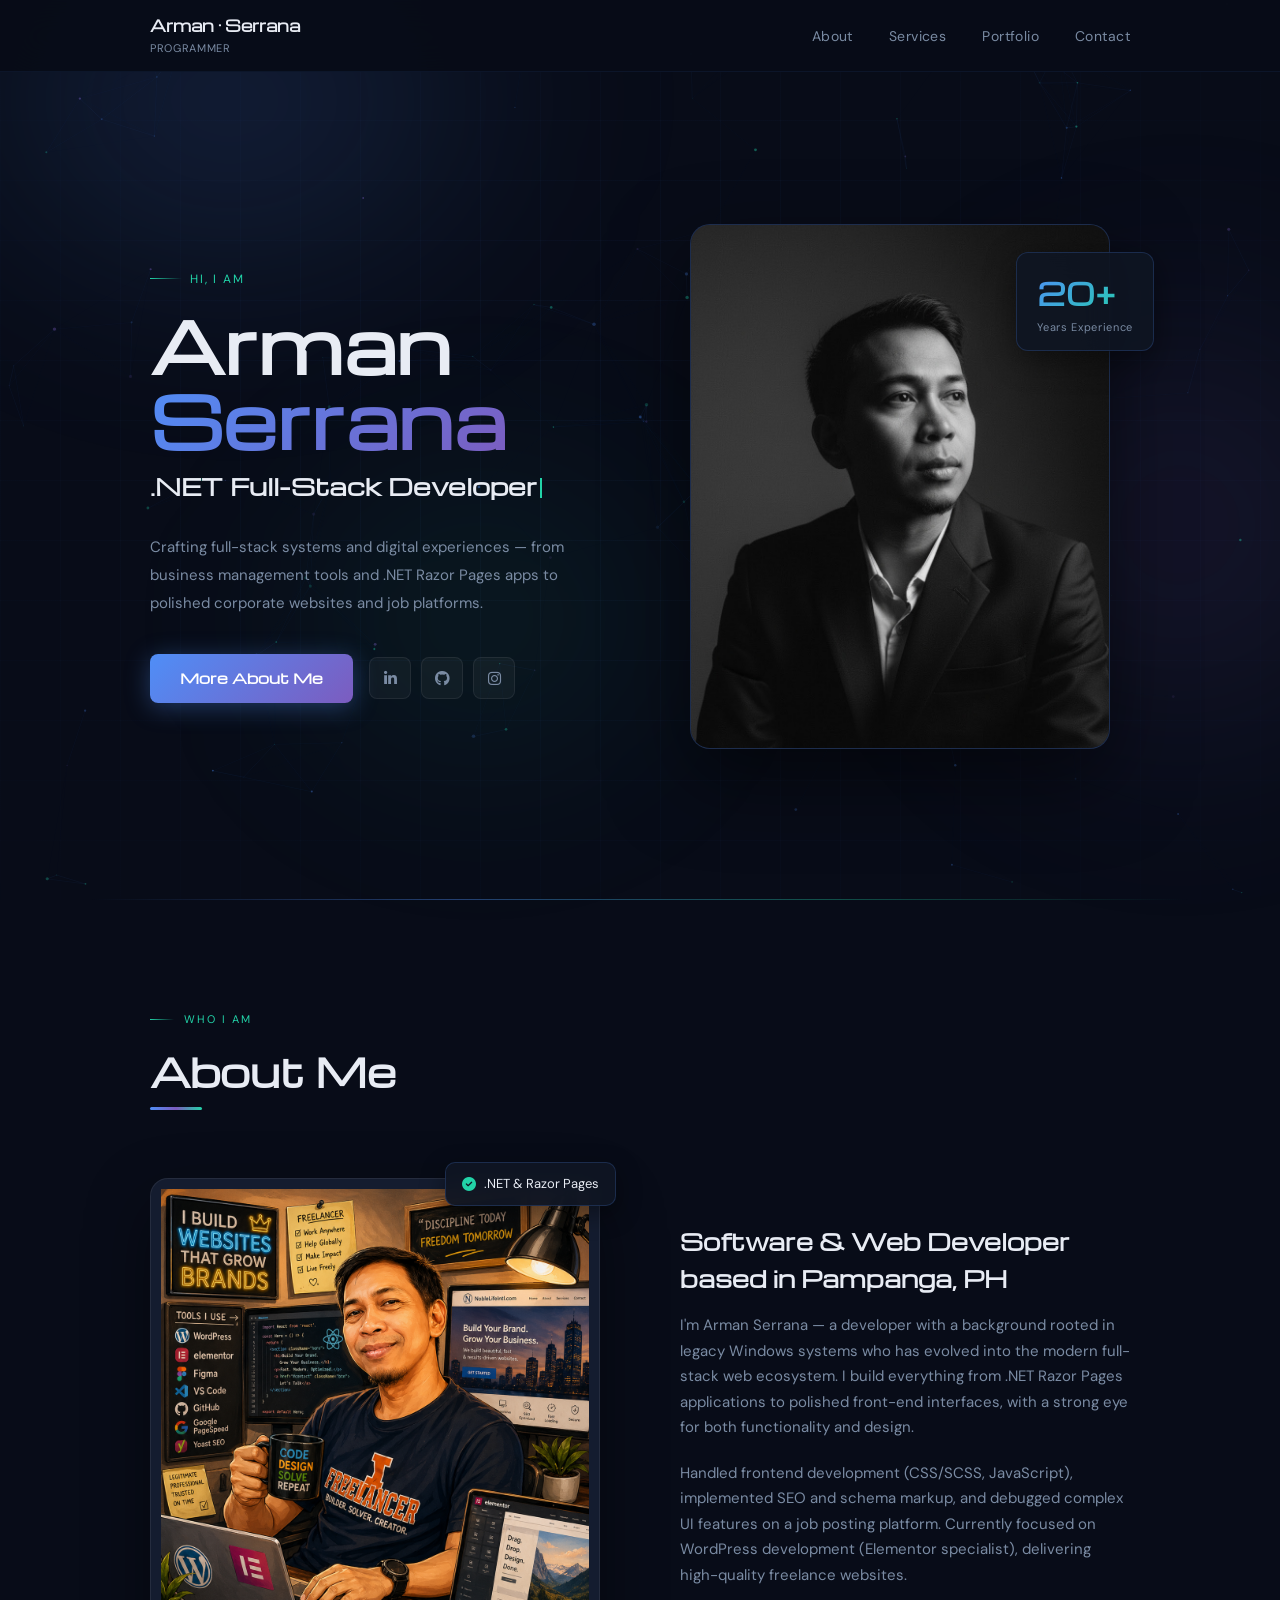
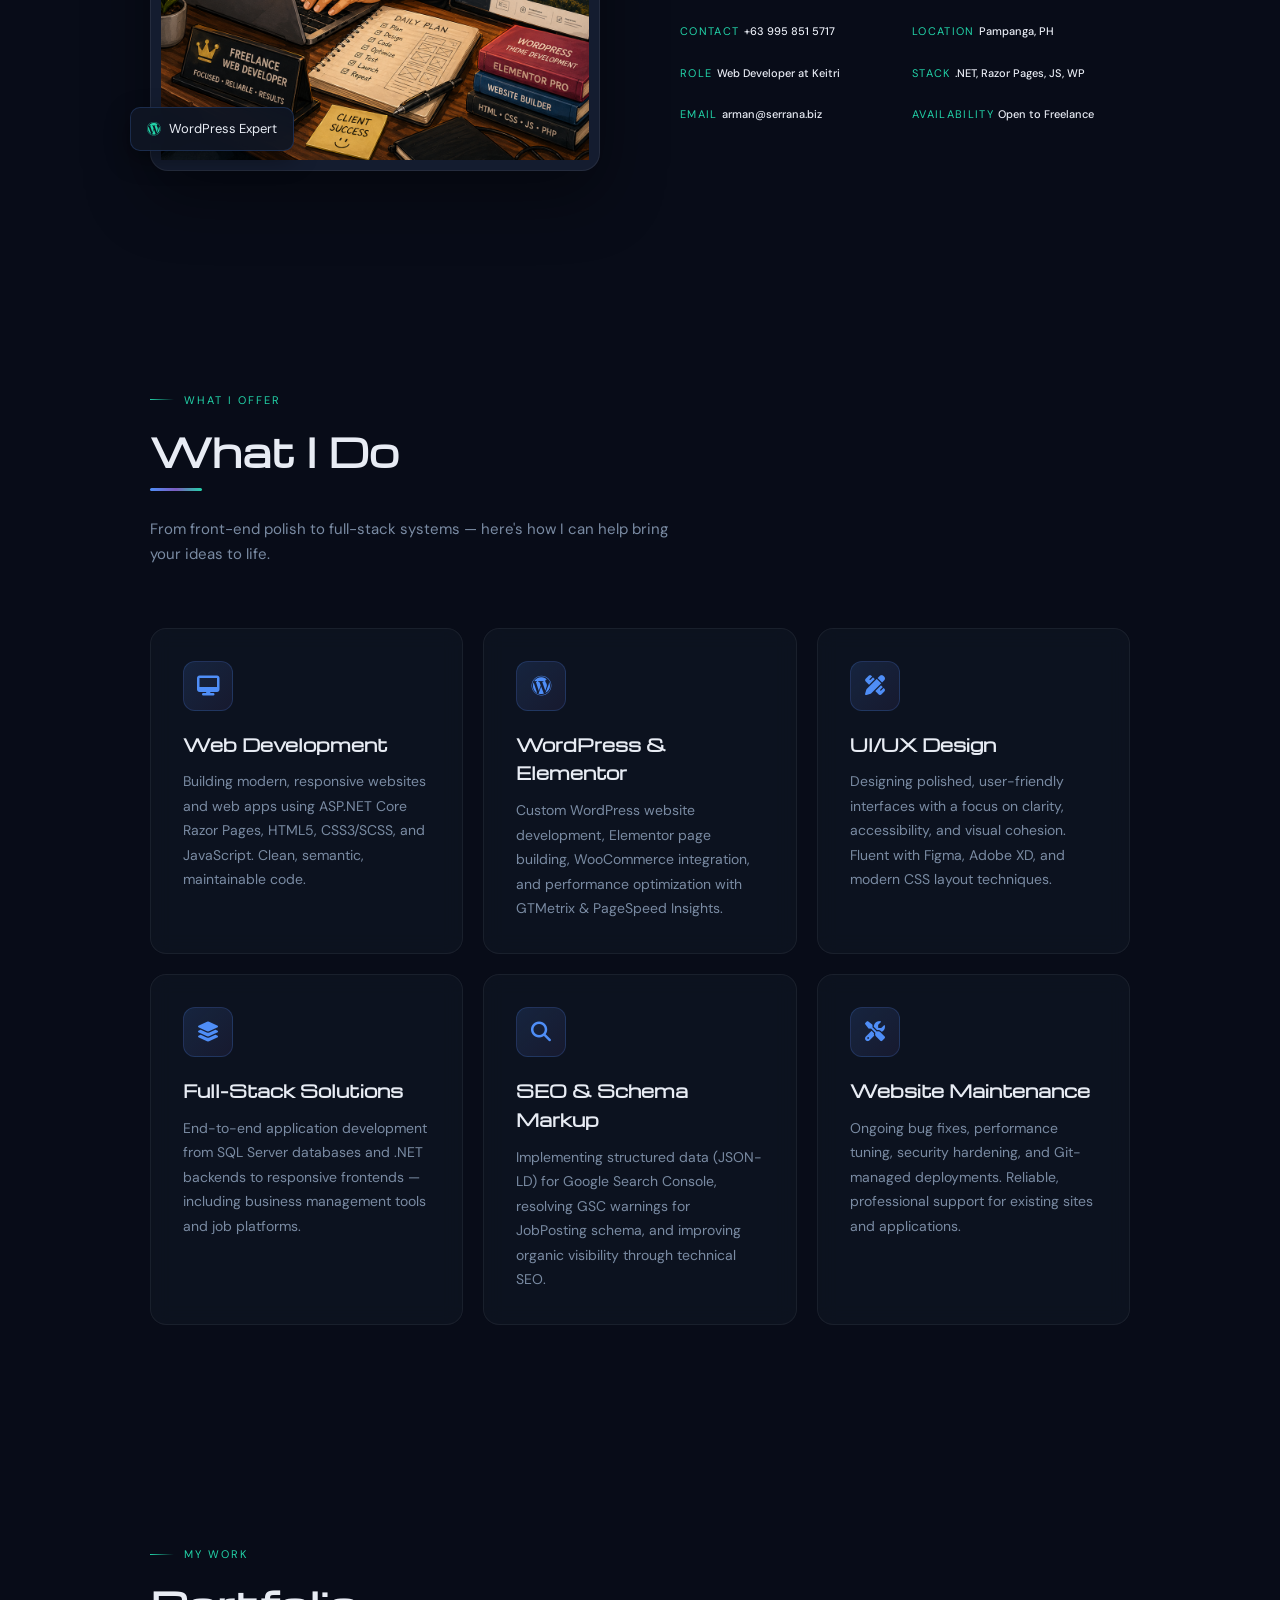
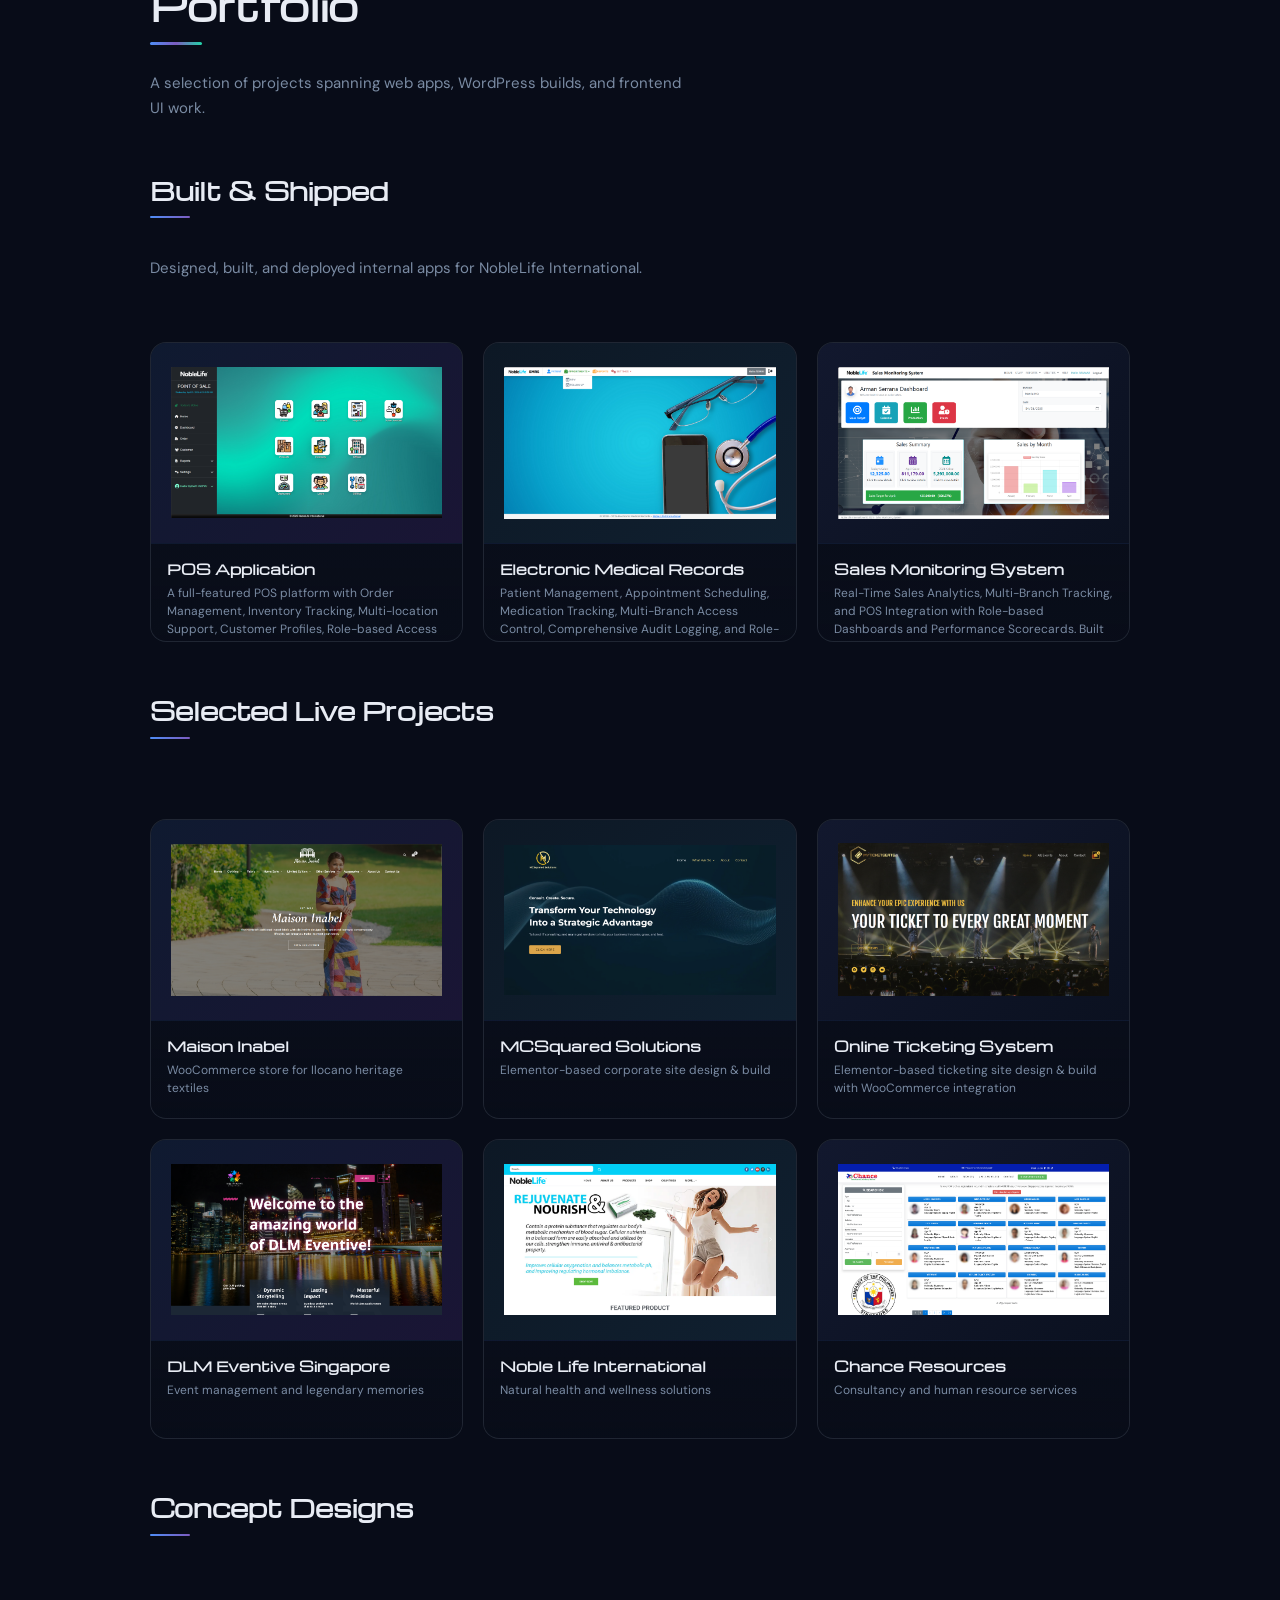
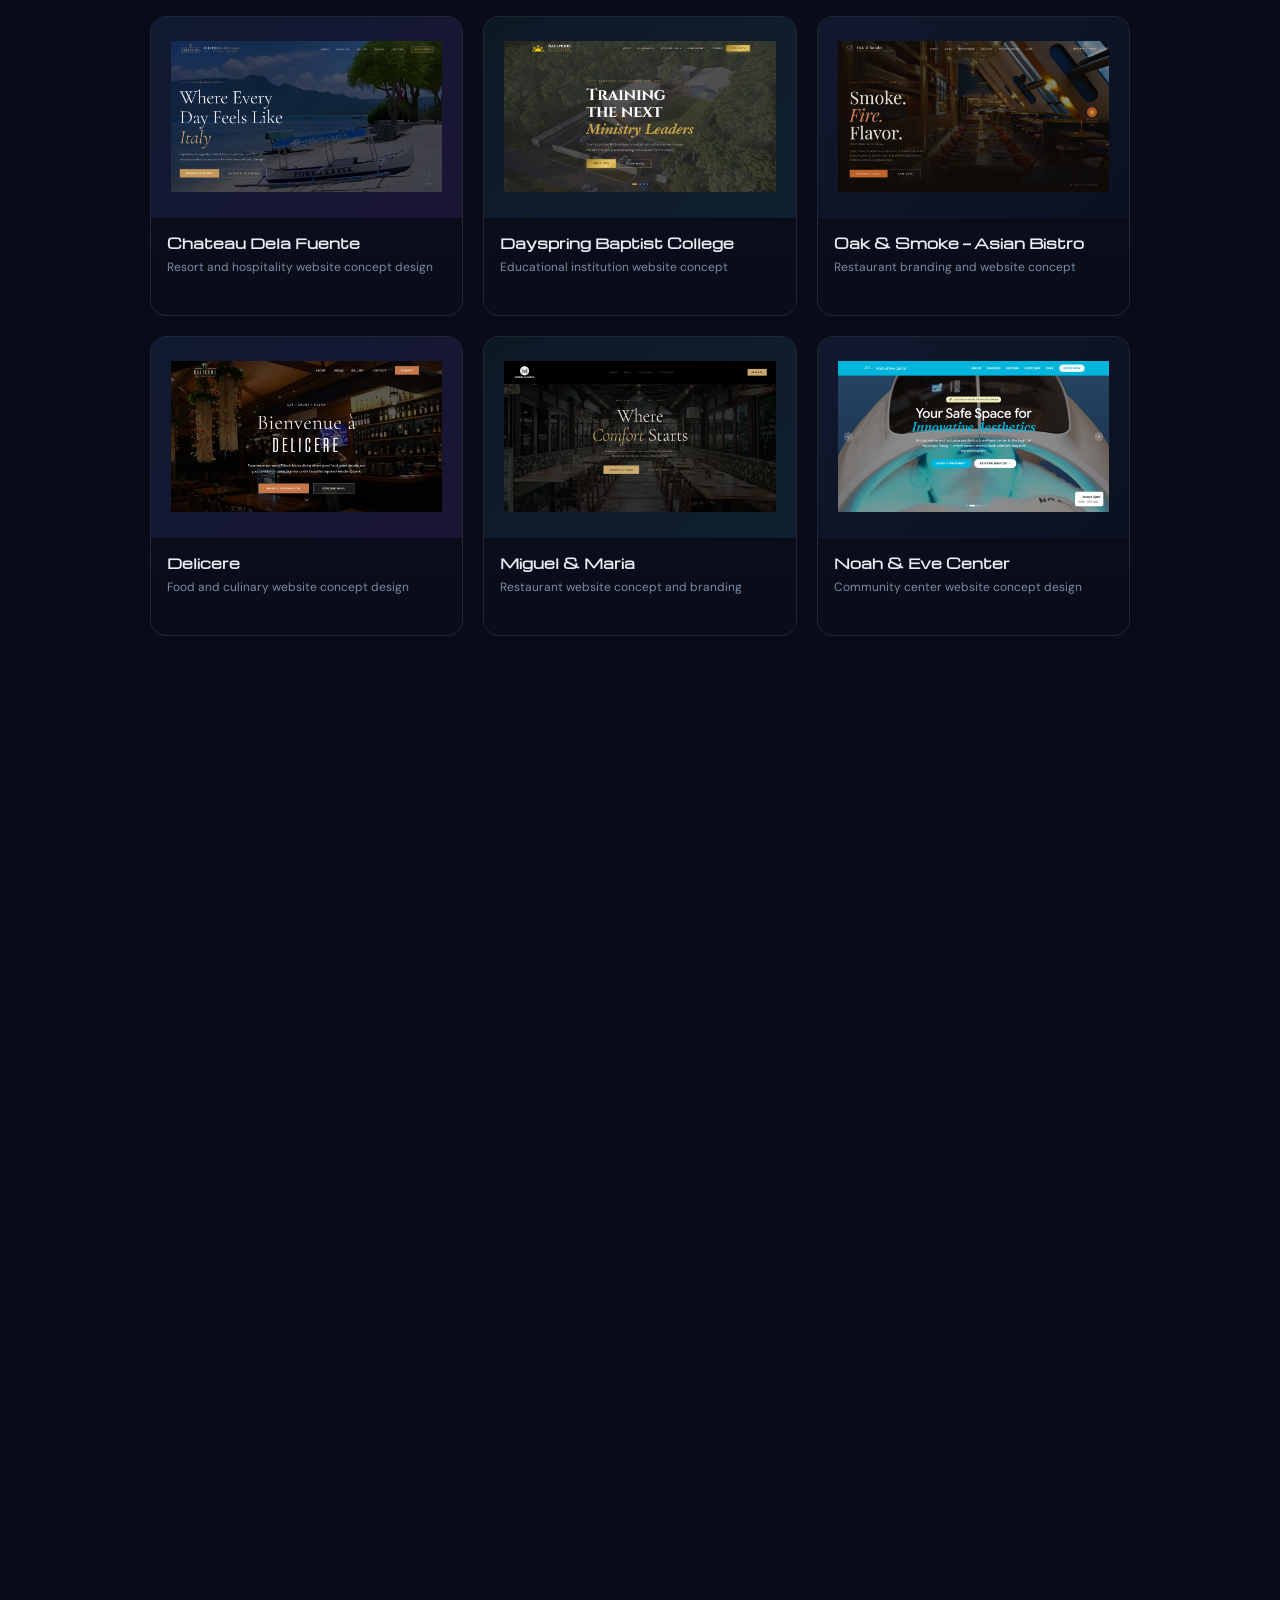
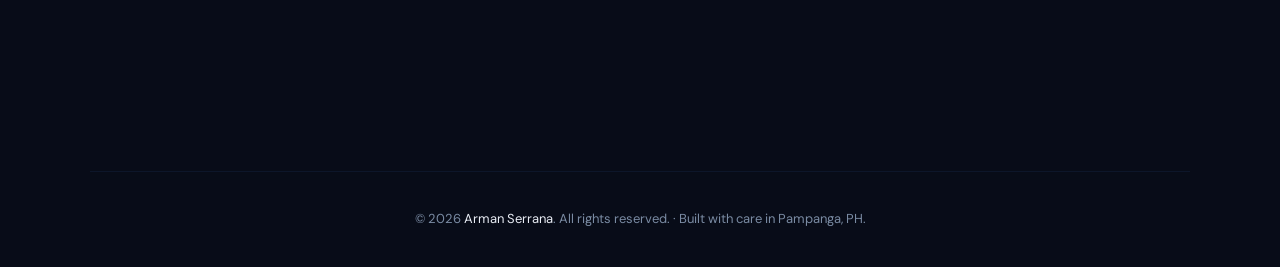
==== index.html @ 14507517 "Fix Contact Section Co-authored-by: Copilot <copilot@github.com>" ====
<!DOCTYPE html>
<html lang="en">

<head>
  <meta charset="UTF-8">
  <meta name="viewport" content="width=device-width, initial-scale=1.0">
  <title>Arman Serrana – .NET Full-Stack Web Developer & WordPress Specialist | Philippines</title>
  <meta name="description"
    content="Arman Serrana is a .NET full-stack web developer and WordPress specialist based in Pampanga, Philippines. Expert in ASP.NET Core, Razor Pages, WooCommerce, and building scalable web applications. 20+ years experience.">
  <meta name="keywords"
    content="web developer Philippines, .NET developer, Razor Pages, WordPress developer, full-stack developer Pampanga">
  <meta name="author" content="Arman Serrana">
  <meta name="robots" content="index, follow">
  <link rel="canonical" href="https://arman.serrana.biz/">
  <link rel="sitemap" type="application/xml" href="/sitemap.xml">
  <link rel="icon" type="image/png" href="favicon.png">

  <!-- Open Graph Tags -->
  <meta property="og:type" content="profile">
  <meta property="og:title" content="Arman Serrana – .NET Full-Stack Web Developer & WordPress Specialist">
  <meta property="og:description"
    content="Building enterprise-grade web applications with ASP.NET Core, Razor Pages, and WordPress. 20+ years of development experience.">
  <meta property="og:url" content="https://arman.serrana.biz/">
  <meta property="og:image" content="https://arman.serrana.biz/images/me.jpg">
  <meta property="og:image:alt" content="Arman Serrana - .NET Full-Stack Web Developer & WordPress Specialist">
  <meta property="profile:first_name" content="Arman">
  <meta property="profile:last_name" content="Serrana">

  <!-- Twitter Card Tags -->
  <meta name="twitter:card" content="summary_large_image">
  <meta name="twitter:title" content="Arman Serrana – .NET Full-Stack Web Developer & WordPress Specialist">
  <meta name="twitter:description"
    content="Building enterprise-grade web applications with ASP.NET Core, Razor Pages, and WordPress. 20+ years of development experience.">
  <meta name="twitter:image" content="https://arman.serrana.biz/images/me.jpg">
  <meta name="twitter:image:alt" content="Arman Serrana - .NET Full-Stack Web Developer & WordPress Specialist">

  <!-- Preconnect for performance -->
  <link rel="preconnect" href="https://fonts.googleapis.com">
  <link rel="preconnect" href="https://fonts.gstatic.com" crossorigin>
  <link rel="preconnect" href="https://cdnjs.cloudflare.com">

  <!-- External resources -->
  <link
    href="https://fonts.googleapis.com/css2?family=Michroma&family=DM+Sans:ital,wght@0,300;0,400;0,500;1,300&display=swap"
    rel="stylesheet">
  <link rel="stylesheet" href="https://cdnjs.cloudflare.com/ajax/libs/font-awesome/6.5.0/css/all.min.css">
  <link rel="stylesheet" href="styles.css">

  <!-- JSON-LD Schema Markup -->
  <script type="application/ld+json">
  {
    "@context": "https://schema.org/",
    "@type": "Person",
    "name": "Arman Serrana",
    "url": "https://arman.serrana.biz",
    "jobTitle": ".NET Full-Stack Web Developer & WordPress Specialist",
    "email": "arman@serrana.biz",
    "image": "https://arman.serrana.biz/images/me.jpg",
    "sameAs": [
      "https://www.linkedin.com/in/armando-serrana-9bb1788/",
      "https://github.com/armanps",
      "https://www.instagram.com/apserrana/"
    ],
    "knowsAbout": [
      "ASP.NET Core",
      "Razor Pages",
      "Full-Stack Web Development",
      "WordPress",
      "Elementor",
      "JavaScript",
      "React",
      "HTML5",
      "CSS3",
      "SQL Server",
      "MySQL",
      "Git",
      "Web Design",
      "UI/UX Design",
      "SEO Optimization",
      "Schema Markup"
    ],
    "worksFor": {
      "@type": "Organization",
      "name": "Keitri"
    },
    "areaServed": "PH",
    "availableLanguage": ["en"]
  }
  </script>
</head>

<body>

  <div id="pb"></div>
  <canvas id="bgc"></canvas>
  <div class="aur a1"></div>
  <div class="aur a2"></div>
  <div class="aur a3"></div>
  <div class="grd"></div>

  <nav id="nav">
    <div class="nav-container">
      <a class="nlogo" href="#home">
        <!-- <div class="navt">AS</div> -->
        <div>
          <div class="nname">Arman · Serrana</div>
          <div class="nsub">PROGRAMMER</div>
        </div>
      </a>
      <button id="hamburger" class="hamburger" aria-label="Toggle navigation" aria-expanded="false"
        aria-controls="navMenu">
        <span></span>
        <span></span>
        <span></span>
      </button>
      <ul id="navMenu">
        <li><a href="#about">About</a></li>
        <li><a href="#services">Services</a></li>
        <li><a href="#portfolio">Portfolio</a></li>
        <li><a href="#contact">Contact</a></li>
      </ul>
    </div>
  </nav>

  <nav class="side-nav" id="sideNav">
    <ul>
      <li><a href="#home" data-section="home" title="Home"><i class="fas fa-home"></i></a></li>
      <li><a href="#about" data-section="about" title="About"><i class="fas fa-user"></i></a></li>
      <li><a href="#services" data-section="services" title="Services"><i class="fas fa-briefcase"></i></a></li>
      <li><a href="#portfolio" data-section="portfolio" title="Portfolio"><i class="fas fa-th-large"></i></a></li>
      <li><a href="#contact" data-section="contact" title="Contact"><i class="fas fa-envelope"></i></a></li>
    </ul>
  </nav>

  <div class="wrap">

    <!-- HERO -->
    <section id="home">
      <div>
        <div class="hlbl">Hi, I am</div>
        <h1 class="htit">Arman<br><span class="na">Serrana</span></h1>
        <div class="hrol" id="hrol"><span id="typed"></span><span class="cur"></span></div>
        <p class="hdesc">Crafting full-stack systems and digital experiences — from business management tools and .NET
          Razor Pages apps to polished corporate websites and job platforms.</p>
        <div class="hact">
          <a href="#about" class="btn-p">More About Me</a>
          <div class="soc">
            <a href="https://www.linkedin.com/in/armando-serrana-9bb1788/" aria-label="LinkedIn"><i
                class="fab fa-linkedin-in"></i></a>
            <a href="https://github.com/armanps" aria-label="GitHub"><i class="fab fa-github"></i></a>
            <a href="https://www.instagram.com/apserrana/" aria-label="Instagram"><i class="fab fa-instagram"></i></a>
          </div>
        </div>
      </div>
      <div class="himg">
        <div class="hframe">
          <img src="images/me.jpg" alt="Arman Serrana - Full-Stack Web Developer and .NET Specialist" width="420"
            height="525" loading="lazy" style="width:100%; height:100%; object-fit:cover;">
        </div>
        <div class="hstat">
          <div class="num">20+</div>
          <div class="lbl">Years Experience</div>
        </div>
      </div>
    </section>

    <!-- ABOUT -->
    <section id="about">
      <div class="slbl rv">Who I Am</div>
      <h2 class="stit rv d1">About Me</h2>
      <div class="agrid">
        <div class="aiwrap rv d1">
          <div class="ai"><img src="images/arman-programmer.png" alt="Arman Serrana - Programmer and Web Developer"
              width="400" height="400" loading="lazy"></div>
          <div class="abadge ab1"><i class="fas fa-check-circle"></i> .NET &amp; Razor Pages</div>
          <div class="abadge ab2"><i class="fab fa-wordpress"></i> WordPress Expert</div>
        </div>
        <div class="atxt rv d2">
          <h3>Software &amp; Web Developer based in Pampanga, PH</h3>
          <p>I'm Arman Serrana — a developer with a background rooted in legacy Windows systems who has evolved into the
            modern full-stack web ecosystem. I build everything from .NET Razor Pages applications to polished front-end
            interfaces, with a strong eye for both functionality and design.</p>
          <p>Handled frontend development (CSS/SCSS, JavaScript), implemented SEO and schema markup, and debugged
            complex UI features on a job posting platform. Currently focused on WordPress development (Elementor
            specialist), delivering high-quality freelance websites.</p>
          <div class="ainfo">
            <div><span class="k">Contact </span><span class="v">+63 995 851 5717</span></div>
            <div><span class="k">Location </span><span class="v">Pampanga, PH</span></div>
            <div><span class="k">Role </span><span class="v">Web Developer at Keitri</span></div>
            <div><span class="k">Stack </span><span class="v">.NET, Razor Pages, JS, WP</span></div>
            <div><span class="k">Email </span><span class="v">arman@serrana.biz</span></div>
            <div><span class="k">Availability </span><span class="v">Open to Freelance</span></div>
          </div>
        </div>
      </div>
    </section>

    <!-- SERVICES -->
    <section id="services">
      <div class="slbl rv">What I Offer</div>
      <h2 class="stit rv d1">What I Do</h2>
      <p class="ssub rv d2">From front-end polish to full-stack systems — here's how I can help bring your ideas to
        life.</p>
      <div class="sgrid">
        <div class="sc rv d1">
          <div class="si"><i class="fas fa-desktop"></i></div>
          <h3>Web Development</h3>
          <p>Building modern, responsive websites and web apps using ASP.NET Core Razor Pages, HTML5, CSS3/SCSS, and
            JavaScript. Clean, semantic, maintainable code.</p>
        </div>
        <div class="sc rv d2">
          <div class="si"><i class="fab fa-wordpress"></i></div>
          <h3>WordPress &amp; Elementor</h3>
          <p>Custom WordPress website development, Elementor page building, WooCommerce integration, and
            performance optimization with GTMetrix &amp; PageSpeed Insights.</p>
        </div>
        <div class="sc rv d3">
          <div class="si"><i class="fas fa-pencil-ruler"></i></div>
          <h3>UI/UX Design</h3>
          <p>Designing polished, user-friendly interfaces with a focus on clarity, accessibility, and visual cohesion.
            Fluent with Figma, Adobe XD, and modern CSS layout techniques.</p>
        </div>
        <div class="sc rv d1">
          <div class="si"><i class="fas fa-layer-group"></i></div>
          <h3>Full-Stack Solutions</h3>
          <p>End-to-end application development from SQL Server databases and .NET backends to responsive frontends —
            including business management tools and job platforms.</p>
        </div>
        <div class="sc rv d2">
          <div class="si"><i class="fas fa-search"></i></div>
          <h3>SEO &amp; Schema Markup</h3>
          <p>Implementing structured data (JSON-LD) for Google Search Console, resolving GSC warnings for JobPosting
            schema, and improving organic visibility through technical SEO.</p>
        </div>
        <div class="sc rv d3">
          <div class="si"><i class="fas fa-tools"></i></div>
          <h3>Website Maintenance</h3>
          <p>Ongoing bug fixes, performance tuning, security hardening, and Git-managed deployments. Reliable,
            professional support for existing sites and applications.</p>
        </div>
      </div>
    </section>

    <!-- PORTFOLIO -->
    <section id="portfolio">
      <div class="slbl rv">My Work</div>
      <h2 class="stit rv d1">Portfolio</h2>
      <p class="ssub rv d2">A selection of projects spanning web apps, WordPress builds, and frontend UI work.</p>

      <!-- Built & Shipped -->
      <h3 class="subsection-title rv d1">Built & Shipped</h3>
      <p class="ssub rv d2">Designed, built, and deployed internal apps for NobleLife International.</p>
      <div class="pgrid">
        <div class="pc rv d1">
          <div class="pci s1">
            <div class="pgb"></div>
            <div class="pd"><img src="images/apps/pos.png" alt="POS Application - Full-featured Point of Sale System"
                loading="lazy"></div>
          </div>
          <div class="po">
            <h4>POS Application</h4>
            <p> A full-featured POS platform with Order Management, Inventory Tracking, Multi-location Support, Customer
              Profiles, Role-based Access Control, and Operational Reporting.
              Built with ASP.NET Core, Razor Pages, and MySQL.
            </p>
          </div>
        </div>
        <div class="pc rv d2">
          <div class="pci s2">
            <div class="pgb"></div>
            <div class="pd"><img src="images/apps/emrs.png" alt="Electronic Medical Records System - Patient Management"
                loading="lazy"></div>
          </div>
          <div class="po">
            <h4>Electronic Medical Records</h4>
            <p>Patient Management, Appointment Scheduling, Medication Tracking, Multi-Branch Access Control,
              Comprehensive Audit Logging, and Role-Based User Management. Built with ASP.NET Core MVC 6.0 and MySQL.
            </p>
          </div>
        </div>
        <div class="pc rv d3">
          <div class="pci s3">
            <div class="pgb"></div>
            <div class="pd"><img src="images/apps/sms.png" alt="Sales Monitoring System - Real-Time Analytics"
                loading="lazy"></div>
          </div>
          <div class="po">
            <h4>Sales Monitoring System</h4>
            <p>Real-Time Sales Analytics, Multi-Branch Tracking, and POS Integration with Role-based Dashboards and
              Performance Scorecards. Built with ASP.NET Core 6.0 and MySQL.</p>
          </div>
        </div>
      </div>

      <!-- Live Projects -->
      <h3 class="subsection-title rv d1">Selected Live Projects</h3>
      <div class="pgrid">
        <a href="https://maisoninabel.com" target="_blank" rel="noopener noreferrer"
          style="text-decoration: none; color: inherit;">
          <div class="pc rv d1">
            <div class="pci s1">
              <div class="pgb"></div>
              <div class="pd"><img src="images/work-live/maisoninabel.png"
                  alt="Maison Inabel - WooCommerce Heritage Textiles Store" loading="lazy"></div>
            </div>
            <div class="po">
              <h4>Maison Inabel</h4>
              <p>WooCommerce store for Ilocano heritage textiles</p>
            </div>
          </div>
        </a>
        <a href="https://mcsqsolutions.com/" target="_blank" rel="noopener noreferrer"
          style="text-decoration: none; color: inherit;">
          <div class="pc rv d2">
            <div class="pci s2">
              <div class="pgb"></div>
              <div class="pd"><img src="images/work-live/mcqsolutions.png" alt="MCSquared Solutions - Corporate Website"
                  loading="lazy"></div>

            </div>
            <div class="po">
              <h4>MCSquared Solutions</h4>
              <p>Elementor-based corporate site design &amp; build</p>
            </div>
          </div>
        </a>
        <a href="https://myticketseats.com/" target="_blank" rel="noopener noreferrer"
          style="text-decoration: none; color: inherit;">
          <div class="pc rv d3">
            <div class="pci s3">
              <div class="pgb"></div>
              <div class="pd"><img src="images/work-live/mts.png" alt="My Ticket Seats - Online Ticketing Platform"
                  loading="lazy"></div>
            </div>
            <div class="po">
              <h4>Online Ticketing System</h4>
              <p>Elementor-based ticketing site design &amp; build with WooCommerce integration</p>
            </div>
          </div>
        </a>
        <a href="https://dlmeventive.com.sg/" target="_blank" rel="noopener noreferrer"
          style="text-decoration: none; color: inherit;">
          <div class="pc rv d1">
            <div class="pci s1">
              <div class="pgb"></div>
              <div class="pd"><img
                  src="images/work-live/Screenshot%202026-05-04%20at%2020-50-39%20DLM%20Eventive%20Singapore%20–%20We%20guarantee%20100%25%20enjoyment%20and%20legendary%20memories!.png"
                  alt="DLM Eventive Singapore - Events Management Website" loading="lazy"></div>
            </div>
            <div class="po">
              <h4>DLM Eventive Singapore</h4>
              <p>Event management and legendary memories</p>
            </div>
          </div>
        </a>
        <a href="https://noblelifeintl.com/" target="_blank" rel="noopener noreferrer"
          style="text-decoration: none; color: inherit;">
          <div class="pc rv d2">
            <div class="pci s2">
              <div class="pgb"></div>
              <div class="pd"><img
                  src="images/work-live/Screenshot%202026-05-04%20at%2020-55-18%20Noble%20Life%20International%20–%20We%20care%20for%20you%20naturally.png"
                  alt="Noble Life International - Natural Health Products" loading="lazy"></div>
            </div>
            <div class="po">
              <h4>Noble Life International</h4>
              <p>Natural health and wellness solutions</p>
            </div>
          </div>
        </a>
        <a href="https://chanceresources.com/" target="_blank" rel="noopener noreferrer"
          style="text-decoration: none; color: inherit;">
          <div class="pc rv d3">
            <div class="pci s3">
              <div class="pgb"></div>
              <div class="pd"><img
                  src="images/work-live/Screenshot%202026-05-04%20at%2020-57-17%20Search%20-%20Chance%20Resources%20and%20Consultancy%20Services.png"
                  alt="Chance Resources - HR Recruitment Services" loading="lazy"></div>
            </div>
            <div class="po">
              <h4>Chance Resources</h4>
              <p>Consultancy and human resource services</p>
            </div>
          </div>
        </a>
      </div>

      <!-- Concept Designs -->
      <h3 class="subsection-title rv d1">Concept Designs</h3>
      <div class="pgrid">
        <a href="https://chateau-dela-fuente.vercel.app/" target="_blank" rel="noopener noreferrer"
          style="text-decoration: none; color: inherit;">
          <div class="pc rv d1">
            <div class="pci s1">
              <div class="pgb"></div>
              <div class="pd"><img
                  src="images/concepts/Screenshot%202026-05-04%20at%2019-44-02%20Chateau%20Dela%20Fuente%20%E2%80%94%20Laiya%20San%20Juan%20Batangas.png"
                  alt="Chateau Dela Fuente - Resort and Hospitality Website" loading="lazy"></div>
            </div>
            <div class="po">
              <h4>Chateau Dela Fuente</h4>
              <p>Resort and hospitality website concept design</p>
            </div>
          </div>
        </a>
        <a href="https://dbbc-1.vercel.app/" target="_blank" rel="noopener noreferrer"
          style="text-decoration: none; color: inherit;">
          <div class="pc rv d2">
            <div class="pci s2">
              <div class="pgb"></div>
              <div class="pd"><img
                  src="images/concepts/Screenshot%202026-05-04%20at%2019-45-29%20Dayspring%20Baptist%20College%20-%20Philippines.png"
                  alt="Dayspring Baptist College - Educational Website" loading="lazy"></div>
            </div>
            <div class="po">
              <h4>Dayspring Baptist College</h4>
              <p>Educational institution website concept</p>
            </div>
          </div>
        </a>
        <a href="https://oak-smoke.serrana.biz/" target="_blank" rel="noopener noreferrer"
          style="text-decoration: none; color: inherit;">
          <div class="pc rv d3">
            <div class="pci s3">
              <div class="pgb"></div>
              <div class="pd"><img
                  src="images/concepts/Screenshot%202026-05-04%20at%2019-46-22%20Oak%20&%20Smoke%20-%20Binchotan%20Grill%20%C2%B7%20Asian%20Bistro.png"
                  alt="Oak & Smoke - Asian Bistro Restaurant Website" loading="lazy"></div>
            </div>
            <div class="po">
              <h4>Oak & Smoke — Asian Bistro</h4>
              <p>Restaurant branding and website concept</p>
            </div>
          </div>
        </a>
        <a href="https://delicere.vercel.app/" target="_blank" rel="noopener noreferrer"
          style="text-decoration: none; color: inherit;">
          <div class="pc rv d1">
            <div class="pci s1">
              <div class="pgb"></div>
              <div class="pd"><img src="images/concepts/Screenshot%202026-05-04%20at%2019-47-37%20Delicere.png"
                  alt="Delicere - Food and Culinary Website" loading="lazy"></div>
            </div>
            <div class="po">
              <h4>Delicere</h4>
              <p>Food and culinary website concept design</p>
            </div>
          </div>
        </a>
        <a href="https://miguel-maria.vercel.app/" target="_blank" rel="noopener noreferrer"
          style="text-decoration: none; color: inherit;">
          <div class="pc rv d2">
            <div class="pci s2">
              <div class="pgb"></div>
              <div class="pd"><img
                  src="images/concepts/Screenshot%202026-05-04%20at%2019-49-16%20Miguel%20&%20Maria%20%E2%80%94%20Where%20Comfort%20Starts.png"
                  alt="Miguel & Maria - Restaurant Concept" loading="lazy"></div>
            </div>
            <div class="po">
              <h4>Miguel & Maria</h4>
              <p>Restaurant website concept and branding</p>
            </div>
          </div>
        </a>
        <a href="https://noah-and-eve-1.serrana.biz/" target="_blank" rel="noopener noreferrer"
          style="text-decoration: none; color: inherit;">
          <div class="pc rv d3">
            <div class="pci s3">
              <div class="pgb"></div>
              <div class="pd"><img
                  src="images/concepts/Screenshot%202026-05-04%20at%2019-59-15%20Noah%20&%20Eve%20Center.png"
                  alt="Noah & Eve Center - Community Center Website" loading="lazy"></div>
            </div>
            <div class="po">
              <h4>Noah & Eve Center</h4>
              <p>Community center website concept design</p>
            </div>
          </div>
        </a>
        <a href="https://ombu-kusina.serrana.biz/" target="_blank" rel="noopener noreferrer"
          style="text-decoration: none; color: inherit;">
          <div class="pc rv d1">
            <div class="pci s1">
              <div class="pgb"></div>
              <div class="pd"><img
                  src="images/concepts/Screenshot%202026-05-04%20at%2020-00-18%20Ombu%20Kusina%20%E2%80%94%20Modern%20Filipino%20Cuisine.png"
                  alt="Ombu Kusina - Filipino Restaurant Website" loading="lazy"></div>
            </div>
            <div class="po">
              <h4>Ombu Kusina — Modern Filipino Cuisine</h4>
              <p>Restaurant website concept and branding</p>
            </div>
          </div>
        </a>
        <a href="https://pillar-of-faith.vercel.app/" target="_blank" rel="noopener noreferrer"
          style="text-decoration: none; color: inherit;">
          <div class="pc rv d2">
            <div class="pci s2">
              <div class="pgb"></div>
              <div class="pd"><img
                  src="images/concepts/Screenshot%202026-05-04%20at%2020-08-56%20Pillar%20of%20Faith%20Baptist%20Church%20%E2%80%94%20Naperville%20IL.png"
                  alt="Pillar of Faith Baptist Church - Church Website" loading="lazy"></div>
            </div>
            <div class="po">
              <h4>Pillar of Faith Baptist Church</h4>
              <p>Church website concept design</p>
            </div>
          </div>
        </a>
        <a href="https://abbc-stamesa.vercel.app/" target="_blank" rel="noopener noreferrer"
          style="text-decoration: none; color: inherit;">
          <div class="pc rv d3">
            <div class="pci s3">
              <div class="pgb"></div>
              <div class="pd"><img
                  src="images/concepts/Screenshot%202026-05-04%20at%2020-10-03%20Asia%20Baptist%20Bible%20College.png"
                  alt="Asia Baptist Bible College - Educational Institution Website" loading="lazy"></div>
            </div>
            <div class="po">
              <h4>Asia Baptist Bible College</h4>
              <p>Educational institution website concept</p>
            </div>
          </div>
        </a>
      </div>
    </section>

    <!-- CONTACT -->
    <section id="contact">
      <div class="slbl rv">Get In Touch</div>
      <h2 class="stit rv d1">Contact</h2>
      <div class="cgrid">
        <div class="ci rv d1">
          <p>Available for freelance projects and collaborations. Whether you need a WordPress site, a .NET web app, or
            frontend help — let's build something great together.</p>
          <div class="citems">
            <div class="cit">
              <div class="ico"><i class="fas fa-envelope"></i></div>
              <div>
                <div class="lbl">Email</div>
                <div class="val">arman@serrana.biz</div>
              </div>
            </div>
            <div class="cit">
              <div class="ico"><i class="fab fa-facebook-messenger"></i></div>
              <div>
                <div class="lbl">Messenger</div>
                <div class="val"><a href="https://m.me/armanps" target="_blank" rel="noopener noreferrer"
                    style="color: inherit; text-decoration: none;">Arman Serrana</a></div>
              </div>
            </div>
            <div class="cit">
              <div class="ico"><i class="fab fa-whatsapp"></i></div>
              <div>
                <div class="lbl">WhatsApp</div>
                <div class="val">+63 995 851 5717</div>
              </div>
            </div>
          </div>
        </div>
        <div class="cf rv d2">
          <form id="contactForm">
            <div class="frow"><input type="text" name="name" placeholder="Your Name" required><input type="email"
                name="email" placeholder="Your Email" required>
            </div>
            <input type="text" name="subject" placeholder="Subject" required>
            <textarea name="message" placeholder="Your Message" required></textarea>
            <button type="submit" class="bts" id="submitBtn">Send Message</button>
            <div id="formMessage" class="form-message"
              style="display: none; margin-top: 10px; padding: 10px; border-radius: 4px;"></div>
          </form>
        </div>
      </div>
    </section>

    <footer>
      <p>© 2026 <span>Arman Serrana</span>. All rights reserved. · Built with care in Pampanga, PH.</p>
    </footer>

  </div>

  <script src="script.js" defer></script>
</body>

</html>
---- styles.css ----
:root {
    --bg: #080c18;
    --card: #0f1623;
    --card2: #141c2f;
    --border: rgba(255, 255, 255, 0.07);
    --a1: #4f8ef7;
    --a2: #7c5cbf;
    --a3: #22d3a8;
    --text: #e8ecf4;
    --muted: #7a8ba3;
}

*,
*::before,
*::after {
    box-sizing: border-box;
    margin: 0;
    padding: 0
}

html {
    scroll-behavior: smooth
}

body {
    background: var(--bg);
    color: var(--text);
    font-family: 'DM Sans', sans-serif;
    font-size: 16px;
    line-height: 1.7;
    overflow-x: hidden
}

/* CANVAS */
#bgc {
    position: fixed;
    inset: 0;
    z-index: 0;
    pointer-events: none
}

/* AURORA */
.aur {
    position: fixed;
    z-index: 0;
    pointer-events: none;
    border-radius: 50%;
    filter: blur(90px)
}

.a1 {
    width: 700px;
    height: 500px;
    top: -150px;
    left: -120px;
    background: radial-gradient(ellipse, rgba(79, 142, 247, .18), transparent 70%);
    animation: d1 20s ease-in-out infinite alternate
}

.a2 {
    width: 600px;
    height: 600px;
    top: 25%;
    right: -200px;
    background: radial-gradient(ellipse, rgba(124, 92, 191, .14), transparent 70%);
    animation: d2 24s ease-in-out infinite alternate
}

.a3 {
    width: 500px;
    height: 420px;
    bottom: 8%;
    left: 18%;
    background: radial-gradient(ellipse, rgba(34, 211, 168, .10), transparent 70%);
    animation: d3 28s ease-in-out infinite alternate
}

@keyframes d1 {
    from {
        transform: translate(0, 0) scale(1)
    }

    to {
        transform: translate(70px, 50px) scale(1.15)
    }
}

@keyframes d2 {
    from {
        transform: translate(0, 0) scale(1)
    }

    to {
        transform: translate(-60px, 70px) scale(1.1)
    }
}

@keyframes d3 {
    from {
        transform: translate(0, 0) scale(1)
    }

    to {
        transform: translate(50px, -60px) scale(1.18)
    }
}

/* GRID */
.grd {
    position: fixed;
    inset: 0;
    z-index: 0;
    pointer-events: none;
    background-image: linear-gradient(rgba(79, 142, 247, .04) 1px, transparent 1px), linear-gradient(90deg, rgba(79, 142, 247, .04) 1px, transparent 1px);
    background-size: 60px 60px;
    mask-image: radial-gradient(ellipse 80% 80% at 50% 50%, black 20%, transparent 100%)
}

/* CONTENT */
.wrap {
    position: relative;
    z-index: 2;
    max-width: 1100px;
    margin: 0 auto;
}

/* NAV */
nav {
    position: absolute;
    top: 0;
    left: 0;
    width: 100%;
    z-index: 100;
    height: 72px;
    background: rgba(8, 12, 24, .95);
    backdrop-filter: blur(20px);
    border-bottom: 1px solid rgba(79, 142, 247, .08);
    transition: background .3s
}

.nav-container {
    max-width: 1100px;
    margin: 0 auto;
    display: flex;
    align-items: center;
    justify-content: space-between;
    padding: 0 60px;
    height: 100%;
}

.nlogo {
    display: flex;
    align-items: center;
    gap: 12px;
    text-decoration: none
}

nav ul {
    list-style: none;
    display: flex;
    gap: 36px
}

nav.sc {
    background: rgba(8, 12, 24, .95);
    backdrop-filter: blur(20px);
    border-bottom: 1px solid rgba(79, 142, 247, .08)
}

/* SIDE NAV */
.side-nav {
    position: fixed;
    left: 20px;
    top: 50%;
    transform: translateY(-50%) translateX(-100px);
    z-index: 200;
    opacity: 0;
    visibility: hidden;
    transition: transform .5s cubic-bezier(0.4, 0, 0.2, 1), opacity .5s, visibility .5s;
    width: 60px;
    /* Fixed width to ensure it's a slim strip */
}

.side-nav.visible {
    opacity: 1;
    visibility: visible;
    transform: translateY(-50%) translateX(0);
}

.side-nav ul {
    list-style: none;
    display: flex;
    flex-direction: column;
    align-items: center;
    /* Center icons horizontally */
    gap: 10px;
    background: rgba(15, 22, 35, .6);
    backdrop-filter: blur(16px);
    padding: 20px 0;
    /* Vertical padding only */
    border-radius: 40px;
    border: 1px solid rgba(255, 255, 255, .08);
    box-shadow: 0 15px 45px rgba(0, 0, 0, .4);
    width: 100%;
}

.side-nav ul li a {
    width: 42px;
    height: 42px;
    border-radius: 50%;
    display: flex;
    align-items: center;
    justify-content: center;
    color: var(--muted);
    text-decoration: none;
    font-size: 17px;
    transition: all .3s cubic-bezier(0.4, 0, 0.2, 1);
    position: relative;
}

.side-nav ul li a:hover {
    color: var(--text);
    background: rgba(255, 255, 255, .05);
}

.side-nav ul li a.active {
    color: #fff;
    background: var(--a1);
    box-shadow: 0 0 20px rgba(79, 142, 247, .5);
}

.side-nav ul li a::after {
    content: attr(title);
    position: absolute;
    left: 65px;
    background: var(--card2);
    color: var(--text);
    padding: 6px 14px;
    border-radius: 8px;
    font-size: 13px;
    white-space: nowrap;
    opacity: 0;
    visibility: hidden;
    pointer-events: none;
    transition: all .3s;
    border: 1px solid var(--border);
    box-shadow: 0 5px 15px rgba(0, 0, 0, .3);
}

.side-nav ul li a:hover::after {
    opacity: 1;
    visibility: visible;
    left: 60px;
}

.nlogo {
    display: flex;
    align-items: center;
    gap: 12px;
    text-decoration: none
}

.navt {
    width: 38px;
    height: 38px;
    border-radius: 50%;
    background: linear-gradient(135deg, var(--a1), var(--a2));
    display: flex;
    align-items: center;
    justify-content: center;
    font-family: 'Michroma', sans-serif;
    font-weight: 800;
    font-size: 15px;
    color: #fff;
    box-shadow: 0 0 16px rgba(79, 142, 247, .3)
}

.nname {
    font-family: 'Michroma', sans-serif;
    font-weight: 700;
    font-size: 15px;
    color: var(--text)
}

.nsub {
    font-size: 11px;
    color: var(--muted);
    letter-spacing: .06em
}

nav ul {
    list-style: none;
    display: flex;
    gap: 36px
}

nav ul a {
    text-decoration: none;
    font-size: 14px;
    color: var(--muted);
    letter-spacing: .03em;
    transition: color .2s;
    position: relative
}

nav ul a::after {
    content: '';
    position: absolute;
    bottom: -3px;
    left: 0;
    width: 0;
    height: 1px;
    background: linear-gradient(90deg, var(--a1), var(--a3));
    transition: width .25s
}

nav ul a:hover {
    color: var(--text)
}

nav ul a:hover::after {
    width: 100%
}

.hamburger {
    display: none;
    width: 40px;
    height: 40px;
    border: 1px solid rgba(255, 255, 255, .16);
    border-radius: 10px;
    background: rgba(15, 22, 35, .78);
    align-items: center;
    justify-content: center;
    flex-direction: column;
    gap: 5px;
    cursor: pointer
}

.hamburger span {
    display: block;
    width: 20px;
    height: 2px;
    background: #fff;
    border-radius: 1px;
    transition: transform .25s ease, opacity .25s ease
}

.hamburger.active span:nth-child(1) {
    transform: translateY(7px) rotate(45deg)
}

.hamburger.active span:nth-child(2) {
    opacity: 0
}

.hamburger.active span:nth-child(3) {
    transform: translateY(-7px) rotate(-45deg)
}

/* PROGRESS */
#pb {
    position: fixed;
    top: 0;
    left: 0;
    height: 2px;
    z-index: 200;
    background: linear-gradient(90deg, var(--a1), var(--a2), var(--a3));
    width: 0%;
    transition: width .1s;
    box-shadow: 0 0 8px rgba(79, 142, 247, .5)
}

/* SECTION */
section {
    padding: 110px 60px;
    position: relative;
    z-index: 2
}

.slbl {
    font-size: 11px;
    letter-spacing: .18em;
    color: var(--a3);
    text-transform: uppercase;
    margin-bottom: 10px;
    display: flex;
    align-items: center;
    gap: 10px
}

.slbl::before {
    content: '';
    display: inline-block;
    width: 24px;
    height: 1px;
    background: linear-gradient(90deg, var(--a3), transparent)
}

.stit {
    font-family: 'Michroma', sans-serif;
    font-size: clamp(28px, 3vw, 46px);
    font-weight: 800;
    margin-bottom: 14px;
    position: relative;
    display: inline-block
}

.stit::after {
    content: '';
    position: absolute;
    bottom: -6px;
    left: 0;
    width: 52px;
    height: 3px;
    border-radius: 2px;
    background: linear-gradient(90deg, var(--a1), var(--a2), var(--a3))
}

.ssub {
    color: var(--muted);
    font-size: 15px;
    max-width: 540px;
    margin-top: 18px
}

/* REVEAL */
.rv {
    opacity: 0;
    transform: translateY(36px);
    transition: opacity .7s ease, transform .7s ease
}

.rv.on {
    opacity: 1;
    transform: translateY(0)
}

.d1 {
    transition-delay: .1s
}

.d2 {
    transition-delay: .2s
}

.d3 {
    transition-delay: .3s
}

.d4 {
    transition-delay: .4s
}

/* HERO */
#home {
    min-height: 100vh;
    display: grid;
    grid-template-columns: 1fr 1fr;
    align-items: center;
    padding: 72px 60px 0;
    gap: 60px;
    overflow: visible
}

#home::after {
    content: '';
    position: absolute;
    bottom: 0;
    left: 0;
    right: 0;
    height: 1px;
    background: linear-gradient(90deg, transparent, rgba(79, 142, 247, .4), rgba(34, 211, 168, .35), transparent)
}

.hlbl {
    font-size: 12px;
    letter-spacing: .15em;
    color: var(--a3);
    text-transform: uppercase;
    margin-bottom: 18px;
    display: flex;
    align-items: center;
    gap: 8px;
    animation: fu .7s ease both
}

.hlbl::before {
    content: '';
    display: inline-block;
    width: 32px;
    height: 1px;
    background: linear-gradient(90deg, var(--a3), transparent)
}

.htit {
    font-family: 'Michroma', sans-serif;
    font-size: clamp(42px, 5.5vw, 76px);
    font-weight: 800;
    line-height: 1.06;
    margin-bottom: 10px;
    animation: fu .7s .1s ease both
}

.htit .na {
    background: linear-gradient(135deg, var(--a1), var(--a2));
    -webkit-background-clip: text;
    -webkit-text-fill-color: transparent;
    background-clip: text
}

.hrol {
    font-family: 'Michroma', sans-serif;
    font-weight: 600;
    font-size: clamp(17px, 2vw, 23px);
    color: var(--text);
    margin-bottom: 22px;
    animation: fu .7s .2s ease forwards;
    min-height: 2em;
    opacity: 1;
    word-wrap: break-word;
    overflow-wrap: break-word
}

.hdesc {
    font-size: 15px;
    color: var(--muted);
    max-width: 460px;
    margin-bottom: 36px;
    line-height: 1.85;
    animation: fu .7s .3s ease both
}

.hact {
    display: flex;
    align-items: center;
    gap: 16px;
    flex-wrap: wrap;
    animation: fu .7s .4s ease both
}

.btn-p {
    display: inline-block;
    padding: 13px 30px;
    background: linear-gradient(135deg, var(--a1), var(--a2));
    color: #fff;
    font-family: 'Michroma', sans-serif;
    font-weight: 700;
    font-size: 14px;
    border-radius: 8px;
    text-decoration: none;
    box-shadow: 0 4px 24px rgba(79, 142, 247, .35);
    transition: transform .2s, box-shadow .2s;
    position: relative;
    overflow: hidden
}

.btn-p::before {
    content: '';
    position: absolute;
    inset: 0;
    background: linear-gradient(135deg, rgba(255, 255, 255, .12), transparent);
    opacity: 0;
    transition: opacity .2s
}

.btn-p:hover {
    transform: translateY(-2px);
    box-shadow: 0 8px 32px rgba(79, 142, 247, .5)
}

.btn-p:hover::before {
    opacity: 1
}

.soc {
    display: flex;
    gap: 10px
}

.soc a {
    width: 42px;
    height: 42px;
    border-radius: 8px;
    background: rgba(255, 255, 255, .04);
    border: 1px solid var(--border);
    display: flex;
    align-items: center;
    justify-content: center;
    color: var(--muted);
    font-size: 15px;
    text-decoration: none;
    transition: color .2s, border-color .2s, background .2s, box-shadow .2s
}

.soc a:hover {
    color: var(--a1);
    border-color: rgba(79, 142, 247, .5);
    background: rgba(79, 142, 247, .08);
    box-shadow: 0 0 14px rgba(79, 142, 247, .2)
}

.himg {
    position: relative;
    display: flex;
    justify-content: center;
    animation: fu .9s .2s ease both
}

.hframe {
    width: min(420px, 100%);
    aspect-ratio: 4/5;
    border-radius: 20px;
    overflow: hidden;
    border: 1px solid rgba(79, 142, 247, .15);
    background: var(--card2);
    position: relative;
    box-shadow: 0 30px 80px rgba(0, 0, 0, .5), inset 0 1px 0 rgba(255, 255, 255, .05)
}

.hframe::before {
    content: '';
    position: absolute;
    inset: -2px;
    border-radius: 22px;
    background: conic-gradient(from 0deg, var(--a1), var(--a2), var(--a3), var(--a1));
    z-index: -1;
    animation: spin 8s linear infinite;
    opacity: .45
}

@keyframes spin {
    to {
        transform: rotate(360deg)
    }
}

.pphoto {
    width: 100%;
    height: 100%;
    background: linear-gradient(160deg, #141c30, #0a1020);
    display: flex;
    flex-direction: column;
    align-items: center;
    justify-content: center;
    gap: 14px;
    position: relative
}

.pphoto i {
    font-size: 88px;
    color: rgba(79, 142, 247, .18)
}

.pphoto span {
    font-size: 12px;
    color: var(--muted);
    letter-spacing: .12em
}

.pphoto::after {
    content: '';
    position: absolute;
    left: 0;
    right: 0;
    height: 2px;
    background: linear-gradient(90deg, transparent, rgba(79, 142, 247, .6), transparent);
    animation: scan 3s ease-in-out infinite
}

@keyframes scan {
    0% {
        top: 20%;
        opacity: 0
    }

    10% {
        opacity: 1
    }

    90% {
        opacity: 1
    }

    100% {
        top: 80%;
        opacity: 0
    }
}

.hstat {
    position: absolute;
    top: 28px;
    right: -24px;
    background: rgba(15, 22, 35, .9);
    border: 1px solid rgba(79, 142, 247, .2);
    border-radius: 12px;
    padding: 14px 20px;
    backdrop-filter: blur(14px);
    box-shadow: 0 8px 32px rgba(0, 0, 0, .4)
}

.hstat .num {
    font-family: 'Michroma', sans-serif;
    font-size: 30px;
    font-weight: 800;
    background: linear-gradient(135deg, var(--a1), var(--a3));
    -webkit-background-clip: text;
    -webkit-text-fill-color: transparent;
    background-clip: text
}

.hstat .lbl {
    font-size: 11px;
    color: var(--muted);
    letter-spacing: .06em
}

.cur {
    display: inline-block;
    width: 2px;
    height: .9em;
    background: var(--a3);
    margin-left: 3px;
    vertical-align: -2px;
    animation: blink .8s step-end infinite
}

@keyframes blink {

    0%,
    100% {
        opacity: 1
    }

    50% {
        opacity: 0
    }
}

@keyframes fu {
    from {
        opacity: 0;
        transform: translateY(28px)
    }

    to {
        opacity: 1;
        transform: translateY(0)
    }
}

/* ABOUT */
.agrid {
    display: grid;
    grid-template-columns: 1fr 1fr;
    gap: 80px;
    align-items: center;
    margin-top: 60px
}

.aiwrap {
    position: relative;
    max-width: 480px;
    margin: 0 auto
}

.ai {
    border-radius: 18px;
    overflow: hidden;
    background: var(--card2);
    border: 1px solid var(--border);
    /* aspect-ratio: 1; */
    display: flex;
    align-items: center;
    justify-content: center;
    box-shadow: 0 24px 64px rgba(0, 0, 0, .4)
}

.ai img {
    width: 100%;
    height: 100%;
    object-fit: contain;
    padding: 10px
}

.ai i {
    font-size: 100px;
    color: rgba(79, 142, 247, .15)
}

.abadge {
    position: absolute;
    background: rgba(15, 22, 35, .95);
    border: 1px solid rgba(79, 142, 247, .2);
    border-radius: 10px;
    padding: 10px 16px;
    backdrop-filter: blur(10px);
    font-size: 13px;
    display: flex;
    align-items: center;
    gap: 8px;
    box-shadow: 0 8px 24px rgba(0, 0, 0, .4)
}

.abadge i {
    color: var(--a3);
    font-size: 14px
}

.ab1 {
    top: -16px;
    right: -16px;
    animation: bf 4s ease-in-out infinite alternate
}

.ab2 {
    bottom: 20px;
    left: -20px;
    animation: bf 4s 1.5s ease-in-out infinite alternate
}

@keyframes bf {
    from {
        transform: translateY(0)
    }

    to {
        transform: translateY(-8px)
    }
}

.atxt h3 {
    font-family: 'Michroma', sans-serif;
    font-weight: 700;
    font-size: 22px;
    margin-bottom: 16px
}

.atxt p {
    color: var(--muted);
    margin-bottom: 20px;
    font-size: 15px
}

.ainfo {
    display: grid;
    grid-template-columns: 1fr 1fr;
    gap: 14px;
    margin-top: 28px
}

.ainfo .k {
    font-size: 11px;
    color: var(--a3);
    letter-spacing: .12em;
    text-transform: uppercase;
}

.ainfo .v {
    font-size: 11px;
    color: var(--text);
    font-weight: 500;
}

/* SERVICES */
.sgrid {
    display: grid;
    grid-template-columns: repeat(3, 1fr);
    gap: 20px;
    margin-top: 60px
}

.sc {
    background: rgba(15, 22, 35, .7);
    border: 1px solid rgba(255, 255, 255, .06);
    border-radius: 16px;
    padding: 32px;
    transition: border-color .3s, transform .25s, box-shadow .3s;
    position: relative;
    overflow: hidden;
    backdrop-filter: blur(10px)
}

.sc::before {
    content: '';
    position: absolute;
    inset: 0;
    background: linear-gradient(135deg, rgba(79, 142, 247, .05), transparent 60%);
    opacity: 0;
    transition: opacity .3s
}

.sc::after {
    content: '';
    position: absolute;
    top: 0;
    left: 0;
    right: 0;
    height: 1px;
    background: linear-gradient(90deg, transparent, var(--a1), transparent);
    transform: scaleX(0);
    transition: transform .4s
}

.sc:hover {
    border-color: rgba(79, 142, 247, .3);
    transform: translateY(-5px);
    box-shadow: 0 20px 60px rgba(0, 0, 0, .4), 0 0 30px rgba(79, 142, 247, .08)
}

.sc:hover::before {
    opacity: 1
}

.sc:hover::after {
    transform: scaleX(1)
}

.si {
    width: 50px;
    height: 50px;
    border-radius: 12px;
    background: linear-gradient(135deg, rgba(79, 142, 247, .15), rgba(124, 92, 191, .1));
    border: 1px solid rgba(79, 142, 247, .2);
    display: flex;
    align-items: center;
    justify-content: center;
    font-size: 20px;
    color: var(--a1);
    margin-bottom: 20px;
    transition: box-shadow .3s
}

.sc:hover .si {
    box-shadow: 0 0 20px rgba(79, 142, 247, .3)
}

.sc h3 {
    font-family: 'Michroma', sans-serif;
    font-weight: 700;
    font-size: 17px;
    margin-bottom: 10px
}

.sc p {
    font-size: 14px;
    color: var(--muted);
    line-height: 1.75
}

/* RESUME */
.rtabs {
    display: flex;
    gap: 0;
    margin: 48px 0 0;
    border-bottom: 1px solid var(--border)
}

.tb {
    padding: 12px 28px;
    background: none;
    border: none;
    color: var(--muted);
    cursor: pointer;
    font-family: 'Michroma', sans-serif;
    font-weight: 600;
    font-size: 13px;
    letter-spacing: .06em;
    text-transform: uppercase;
    position: relative;
    transition: color .2s
}

.tb::after {
    content: '';
    position: absolute;
    bottom: -1px;
    left: 0;
    right: 0;
    height: 2px;
    background: linear-gradient(90deg, var(--a1), var(--a3));
    transform: scaleX(0);
    transition: transform .3s
}

.tb.on {
    color: var(--text)
}

.tb.on::after {
    transform: scaleX(1)
}

.tp {
    display: none
}

.tp.on {
    display: grid;
    grid-template-columns: 1fr 1fr;
    gap: 24px 60px;
    margin-top: 36px
}

.ri {
    padding-bottom: 28px;
    border-bottom: 1px solid var(--border)
}

.ri:last-child {
    border-bottom: none
}

.rit {
    display: flex;
    justify-content: space-between;
    align-items: flex-start;
    margin-bottom: 4px
}

.ri h4 {
    font-family: 'Michroma', sans-serif;
    font-weight: 700;
    font-size: 16px
}

.ri .dt {
    font-size: 12px;
    color: var(--a3);
    background: rgba(34, 211, 168, .1);
    border: 1px solid rgba(34, 211, 168, .2);
    padding: 3px 10px;
    border-radius: 20px;
    white-space: nowrap
}

.ri .og {
    color: var(--muted);
    font-size: 13px;
    margin-bottom: 8px
}

.ri p {
    font-size: 14px;
    color: var(--muted)
}

.skgrid {
    display: grid;
    grid-template-columns: 1fr 1fr;
    gap: 18px 60px;
    margin-top: 36px
}

.ski .skt {
    display: flex;
    justify-content: space-between;
    margin-bottom: 7px
}

.ski .skn {
    font-size: 14px;
    font-weight: 500
}

.ski .skp {
    font-size: 13px;
    color: var(--a1)
}

.skbar {
    height: 3px;
    background: rgba(255, 255, 255, .06);
    border-radius: 2px;
    overflow: hidden
}

.skf {
    height: 100%;
    border-radius: 2px;
    background: linear-gradient(90deg, var(--a1), var(--a2), var(--a3));
    width: 0;
    transition: width 1.2s cubic-bezier(.4, 0, .2, 1);
    position: relative;
    overflow: hidden
}

.skf::after {
    content: '';
    position: absolute;
    inset: 0;
    background: linear-gradient(90deg, transparent, rgba(255, 255, 255, .3), transparent);
    animation: ss 2s ease-in-out infinite
}

@keyframes ss {
    0% {
        transform: translateX(-100%)
    }

    100% {
        transform: translateX(300%)
    }
}

/* PORTFOLIO */
.subsection-title {
    font-family: 'Michroma', sans-serif;
    font-size: clamp(18px, 2vw, 24px);
    font-weight: 700;
    margin-top: 48px;
    margin-bottom: 28px;
    color: var(--text);
    position: relative;
    display: inline-block
}

.subsection-title::after {
    content: '';
    position: absolute;
    bottom: -8px;
    left: 0;
    width: 40px;
    height: 2px;
    border-radius: 1px;
    background: linear-gradient(90deg, var(--a1), var(--a2))
}

.pgrid {
    display: grid;
    grid-template-columns: repeat(3, 1fr);
    gap: 20px;
    margin-top: 60px
}

.pc {
    border-radius: 16px;
    overflow: hidden;
    background: var(--card);
    border: 1px solid var(--border);
    position: relative;
    display: flex;
    flex-direction: column;
    height: 300px;
    transition: transform .3s, border-color .3s, box-shadow .3s;
    cursor: pointer
}

.pc:hover {
    transform: translateY(-6px);
    border-color: rgba(79, 142, 247, .35);
    box-shadow: 0 24px 60px rgba(0, 0, 0, .5), 0 0 30px rgba(79, 142, 247, .1)
}

.pci {
    width: 100%;
    height: 200px;
    display: flex;
    align-items: center;
    justify-content: center;
    position: relative;
    overflow: hidden;
    flex-shrink: 0;
}

.pci.s1 {
    background: linear-gradient(135deg, #0f1a30, #1a1535)
}

.pci.s2 {
    background: linear-gradient(135deg, #0d1825, #102030)
}

.pci.s3 {
    background: linear-gradient(135deg, #12182e, #0b1120)
}

.pgb {
    display: none
}

.pd {
    display: flex;
    align-items: center;
    justify-content: center;
    flex-direction: column;
    gap: 10px;
    width: 100%;
    height: 100%;
    padding: 20px;
}

.pd img {
    width: 100%;
    height: 100%;
    object-fit: contain;
}

.pd i {
    font-size: 54px;
    color: rgba(79, 142, 247, .3)
}

.pd span {
    font-family: 'Michroma', sans-serif;
    font-size: 10px;
    letter-spacing: .15em;
    text-transform: uppercase;
    color: var(--muted)
}

.po {
    background: linear-gradient(0deg, rgba(8, 12, 24, .98), rgba(8, 12, 24, .85));
    padding: 16px 16px;
    display: flex;
    flex-direction: column;
    justify-content: flex-start;
    flex: 1;
    border-top: 1px solid rgba(79, 142, 247, .1);
}

.po h4 {
    font-family: 'Michroma', sans-serif;
    font-weight: 700;
    font-size: 14px;
    margin-bottom: 6px;
    line-height: 1.3
}

.po p {
    font-size: 12px;
    color: var(--muted);
    line-height: 1.5
}

/* CONTACT */
.cgrid {
    display: grid;
    grid-template-columns: 1fr 1fr;
    gap: 80px;
    margin-top: 60px;
    align-items: start
}

.ci p {
    color: var(--muted);
    font-size: 15px;
    margin-bottom: 36px
}

.citems {
    display: flex;
    flex-direction: column;
    gap: 20px
}

.cit {
    display: flex;
    align-items: center;
    gap: 16px
}

.cit .ico {
    width: 46px;
    height: 46px;
    border-radius: 12px;
    background: linear-gradient(135deg, rgba(79, 142, 247, .12), rgba(124, 92, 191, .08));
    border: 1px solid rgba(79, 142, 247, .2);
    display: flex;
    align-items: center;
    justify-content: center;
    color: var(--a1);
    font-size: 16px;
    flex-shrink: 0;
    transition: box-shadow .25s, transform .2s
}

.cit:hover .ico {
    box-shadow: 0 0 18px rgba(79, 142, 247, .3);
    transform: scale(1.05)
}

.cit .lbl {
    font-size: 10px;
    color: var(--muted);
    text-transform: uppercase;
    letter-spacing: .12em
}

.cit .val {
    font-size: 14px;
    color: var(--text);
    font-weight: 500;
    margin-top: 2px
}

.cf form {
    display: flex;
    flex-direction: column;
    gap: 16px
}

.frow {
    display: grid;
    grid-template-columns: 1fr 1fr;
    gap: 16px
}

.cf input,
.cf textarea {
    background: rgba(15, 22, 35, .8);
    border: 1px solid rgba(255, 255, 255, .07);
    border-radius: 10px;
    padding: 16px 16px;
    color: var(--text);
    font-family: 'DM Sans', sans-serif;
    font-size: 14px;
    outline: none;
    transition: border-color .2s, box-shadow .2s;
    resize: none;
    width: 100%;
    backdrop-filter: blur(8px)
}

.cf input::placeholder,
.cf textarea::placeholder {
    color: var(--muted)
}

.cf input:focus,
.cf textarea:focus {
    border-color: rgba(79, 142, 247, .5);
    box-shadow: 0 0 0 3px rgba(79, 142, 247, .08), 0 0 20px rgba(79, 142, 247, .1)
}

.cf textarea {
    height: 120px
}

.bts {
    align-self: flex-start;
    padding: 13px 32px;
    background: linear-gradient(135deg, var(--a1), var(--a2));
    color: #fff;
    font-family: 'Michroma', sans-serif;
    font-weight: 700;
    font-size: 14px;
    border: none;
    border-radius: 8px;
    cursor: pointer;
    box-shadow: 0 4px 20px rgba(79, 142, 247, .35);
    transition: transform .2s, box-shadow .2s
}

.bts:hover {
    transform: translateY(-2px);
    box-shadow: 0 8px 28px rgba(79, 142, 247, .5)
}

.bts:disabled {
    opacity: 0.6;
    cursor: not-allowed;
    transform: none;
}

.form-message {
    font-size: 14px;
    border-radius: 4px;
    animation: fu .4s ease-out;
}

/* FOOTER */
footer {
    text-align: center;
    padding: 36px 60px;
    border-top: 1px solid rgba(79, 142, 247, .08);
    font-size: 13px;
    color: var(--muted);
    position: relative;
    z-index: 2
}

footer span {
    color: var(--text)
}

/* ORB */
.orb {
    position: fixed;
    border-radius: 50%;
    z-index: 0;
    pointer-events: none;
    animation: orbup linear infinite;
    opacity: 0
}

@keyframes orbup {
    0% {
        transform: translateY(0) rotate(0deg);
        opacity: 0
    }

    10% {
        opacity: 1
    }

    90% {
        opacity: 1
    }

    100% {
        transform: translateY(-100vh) rotate(360deg);
        opacity: 0
    }
}

@media(max-width:900px) {
    .side-nav {
        top: 100px;
        transform: translateY(0) translateX(-100px);
    }

    .side-nav.visible {
        transform: translateY(0) translateX(0);
    }

    .nav-container {
        padding: 0 24px
    }

    nav ul {
        gap: 20px
    }

    section {
        padding: 70px 24px
    }

    #home {
        grid-template-columns: 1fr;
        padding: 100px 24px 60px
    }

    .agrid,
    .cgrid {
        grid-template-columns: 1fr;
        gap: 40px
    }

    .sgrid,
    .pgrid {
        grid-template-columns: 1fr 1fr
    }

    .hstat {
        right: 0
    }

    .tp.on {
        grid-template-columns: 1fr
    }

    .skgrid {
        grid-template-columns: 1fr
    }
}

@media(max-width:600px) {
    .side-nav {
        display: none;
    }

    nav {
        position: fixed;
        top: 0;
        left: 0;
        transform: none;
        width: 100%;
        max-width: none;
        border-radius: 0;
        border-top: none;
        border-left: none;
        border-right: none;
        padding: 0 64px 0 16px;
        overflow: visible;
        background: rgba(8, 12, 24, .95);
        backdrop-filter: blur(20px);
    }

    .nav-container {
        padding: 0;
    }

    .nlogo {
        max-width: calc(100% - 76px)
    }

    .nname {
        white-space: nowrap;
        overflow: hidden;
        text-overflow: ellipsis
    }

    .hamburger {
        display: inline-flex;
        position: absolute;
        right: 10px;
        top: 50%;
        transform: translateY(-50%);
        width: 44px;
        height: 44px;
        align-items: center;
        justify-content: center;
        border-color: rgba(255, 255, 255, .22);
        z-index: 102;
        flex-shrink: 0
    }

    nav ul {
        position: fixed;
        top: 72px;
        left: 0;
        right: 0;
        margin: 0;
        padding: 8px 16px 14px;
        display: flex;
        flex-direction: column;
        gap: 0;
        background: rgba(8, 12, 24, .98);
        border-bottom: 1px solid rgba(79, 142, 247, .15);
        transform: translateY(-120%);
        opacity: 0;
        pointer-events: none;
        transition: transform .25s ease, opacity .25s ease;
        z-index: 101
    }

    nav ul.open {
        transform: translateY(0);
        opacity: 1;
        pointer-events: auto
    }

    nav ul li {
        border-bottom: 1px solid rgba(255, 255, 255, .06)
    }

    nav ul li:last-child {
        border-bottom: none
    }

    nav ul a {
        display: block;
        padding: 14px 0
    }

    .sgrid,
    .pgrid {
        grid-template-columns: 1fr
    }

    .frow {
        grid-template-columns: 1fr
    }

    .ainfo {
        grid-template-columns: 1fr;
        gap: 12px;
    }

    .ainfo>div {
        display: flex;
        align-items: baseline;
    }

    .ainfo .k {
        flex: 0 0 110px;
        font-size: 11px;
    }

    .ainfo .v {
        margin-top: 0;
        font-size: 11px;
    }
}
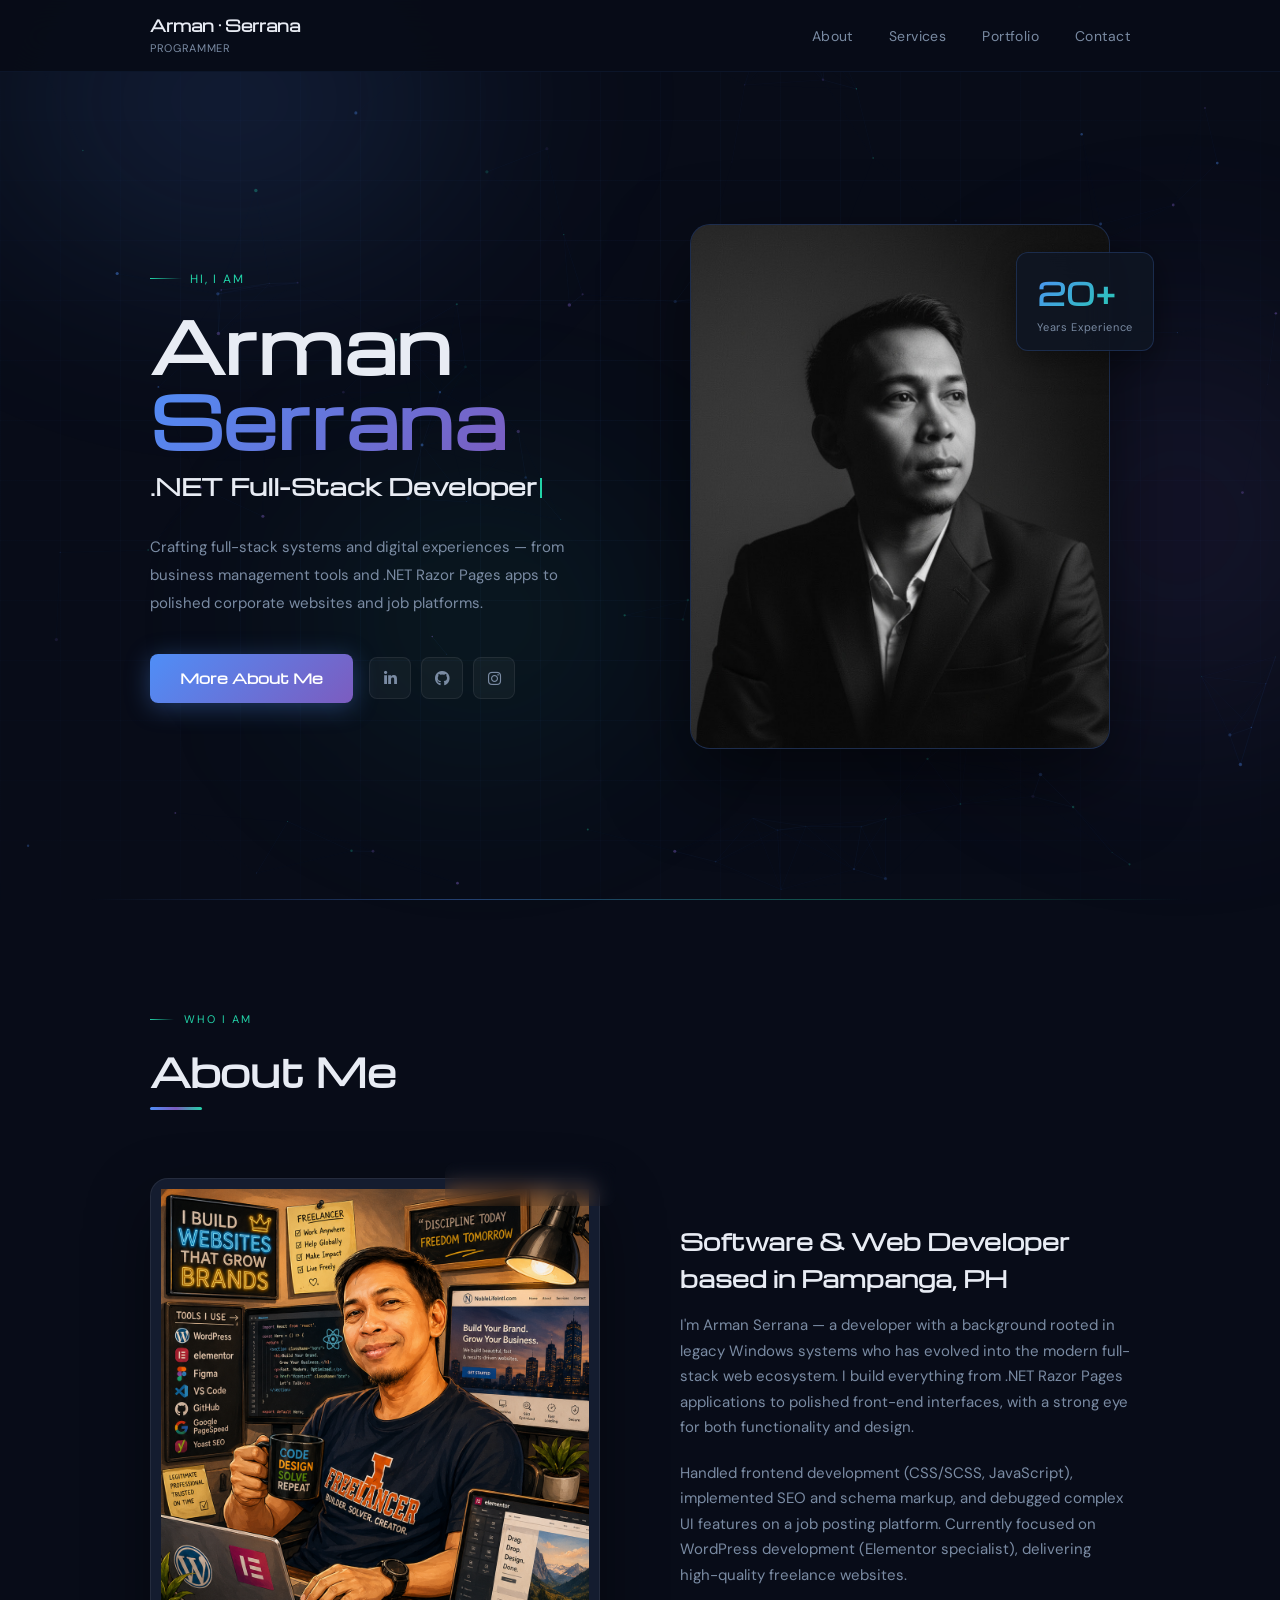
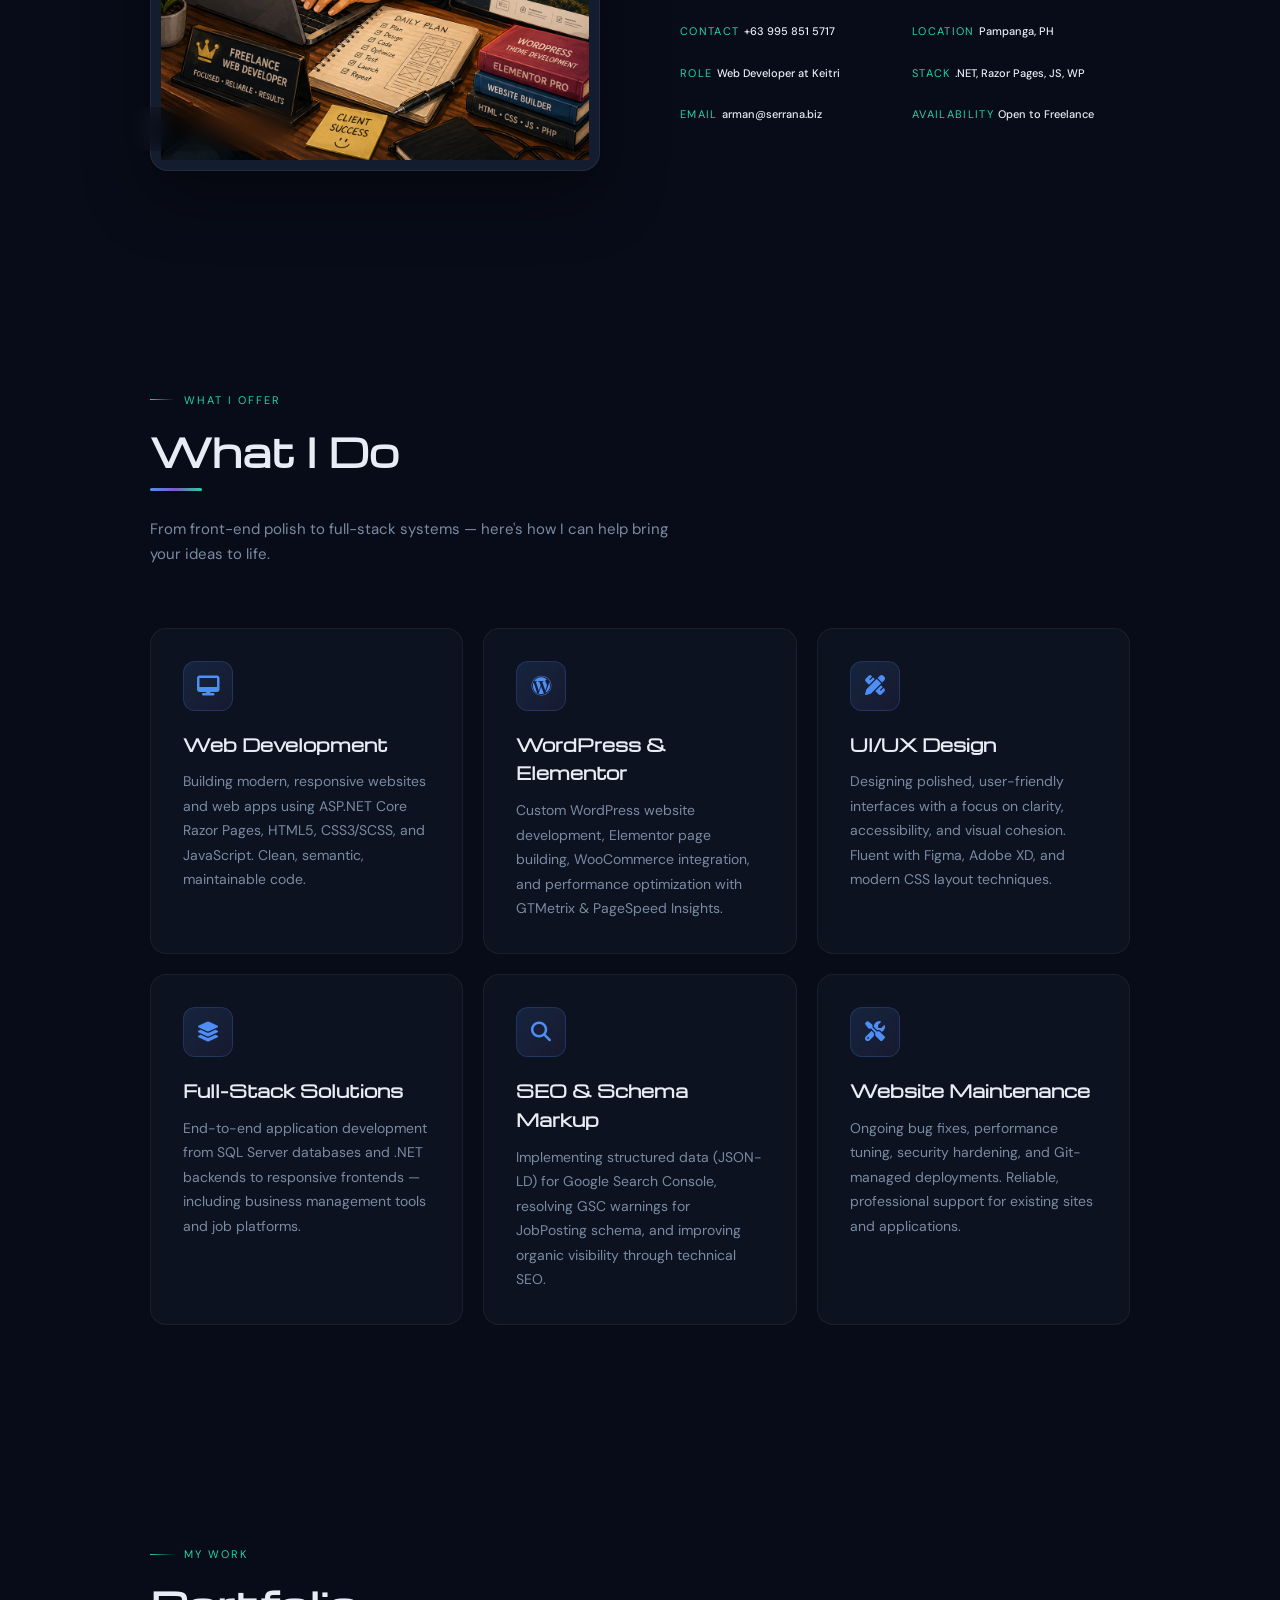
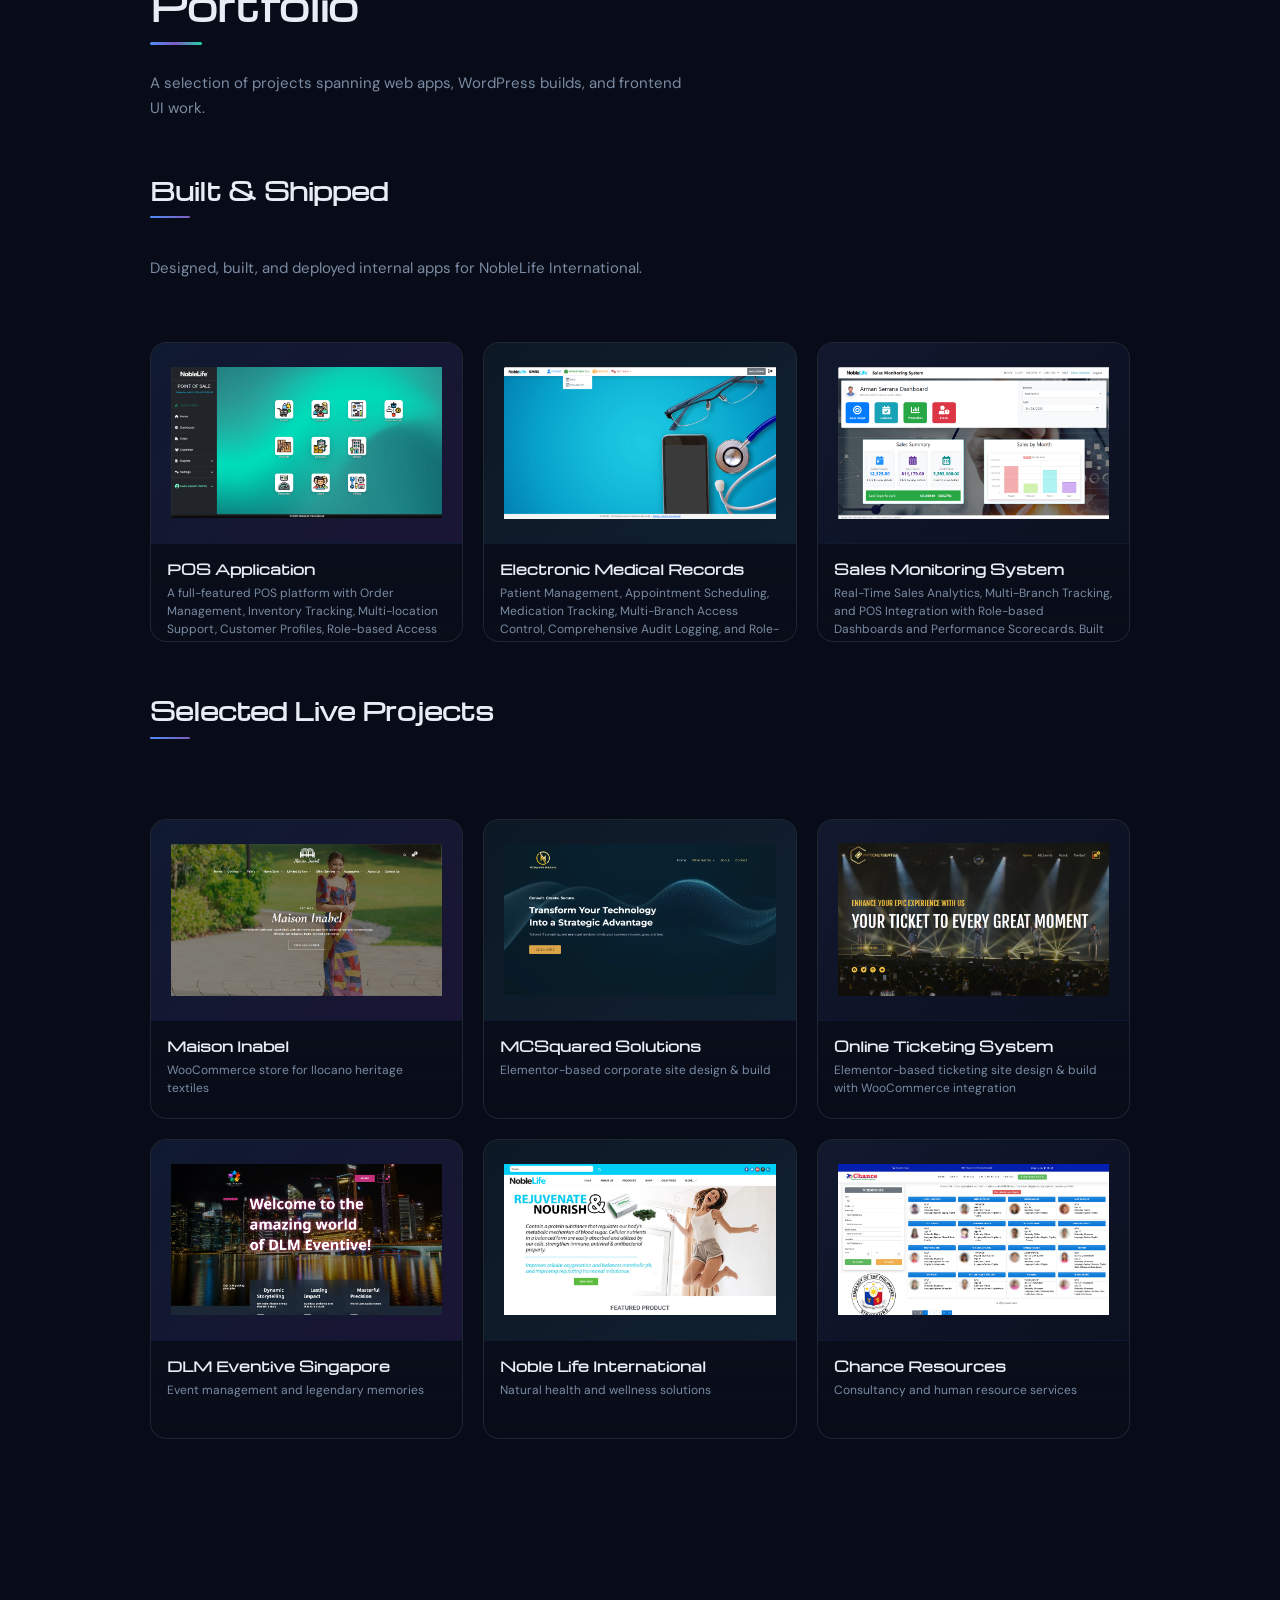
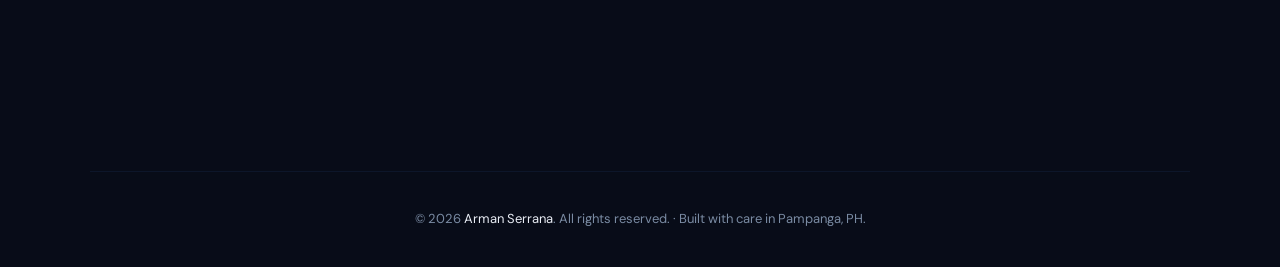
==== commit ea0f9ee4: "Adjusted for SEO Co-authored-by: Copilot <copilot@github.com>" ====
--- a/index.html
+++ b/index.html
@@ -11,6 +11,7 @@
     content="web developer Philippines, .NET developer, Razor Pages, WordPress developer, full-stack developer Pampanga">
   <meta name="author" content="Arman Serrana">
   <meta name="robots" content="index, follow">
+  <meta name="google-site-verification" content="google6fb2ee69962b3cec" />
   <link rel="canonical" href="https://arman.serrana.biz/">
   <link rel="sitemap" type="application/xml" href="/sitemap.xml">
   <link rel="icon" type="image/png" href="favicon.png">
--- a/styles.css
+++ b/styles.css
@@ -1453,7 +1453,8 @@
     }
 
     .hstat {
-        right: 0
+        right: 0;
+        top: -38px
     }
 
     .tp.on {
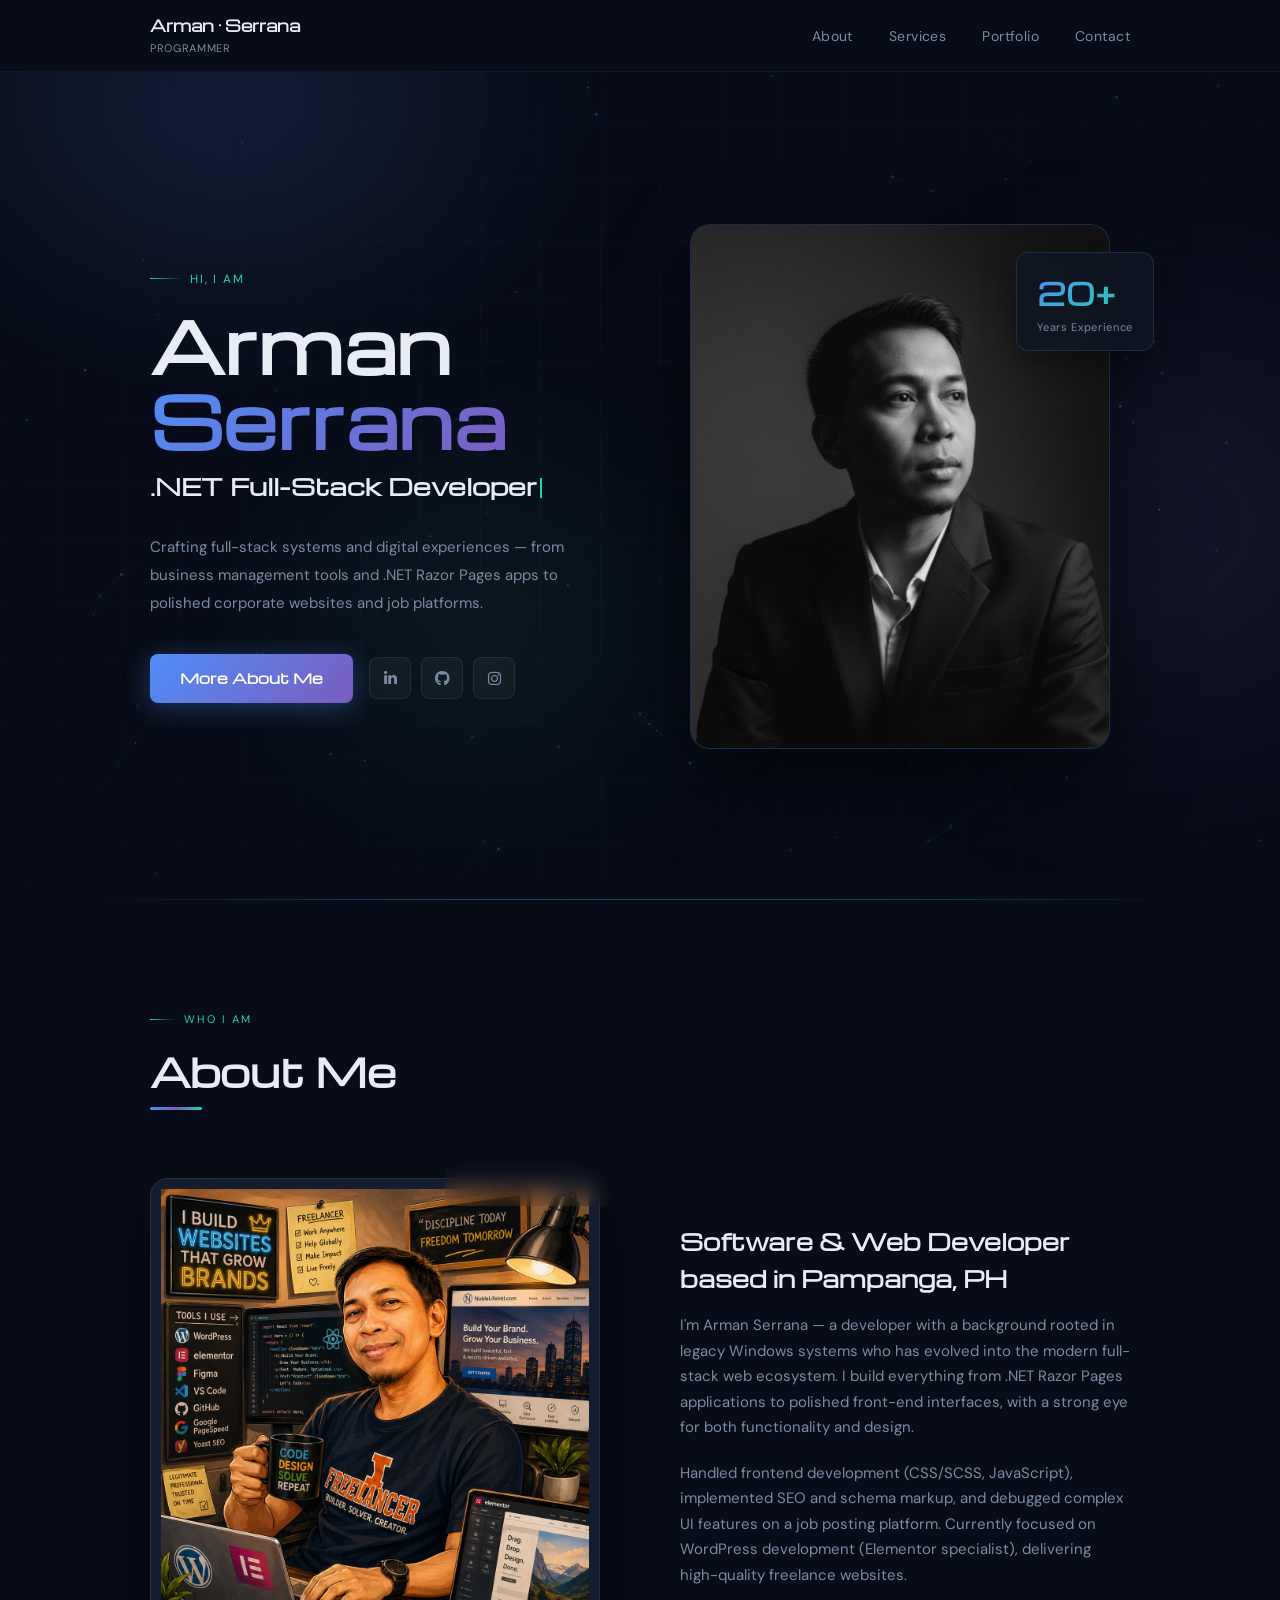
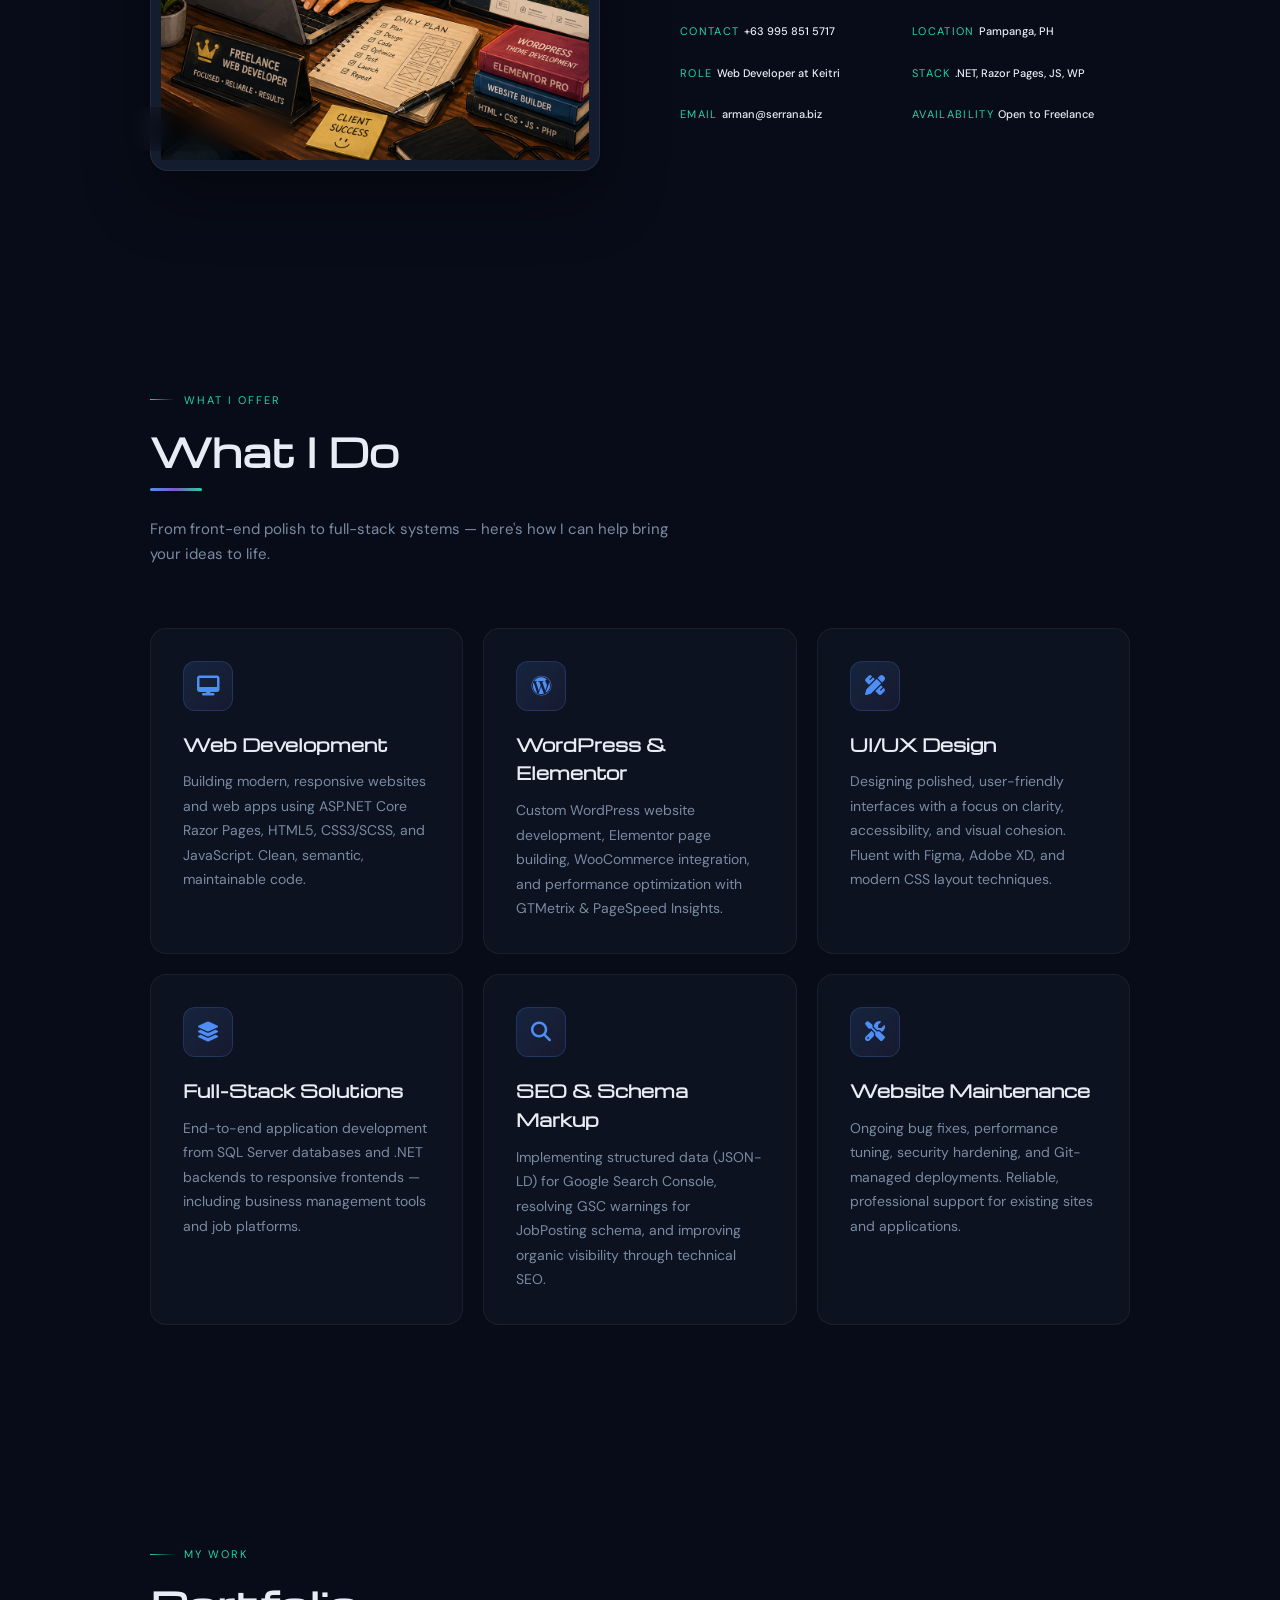
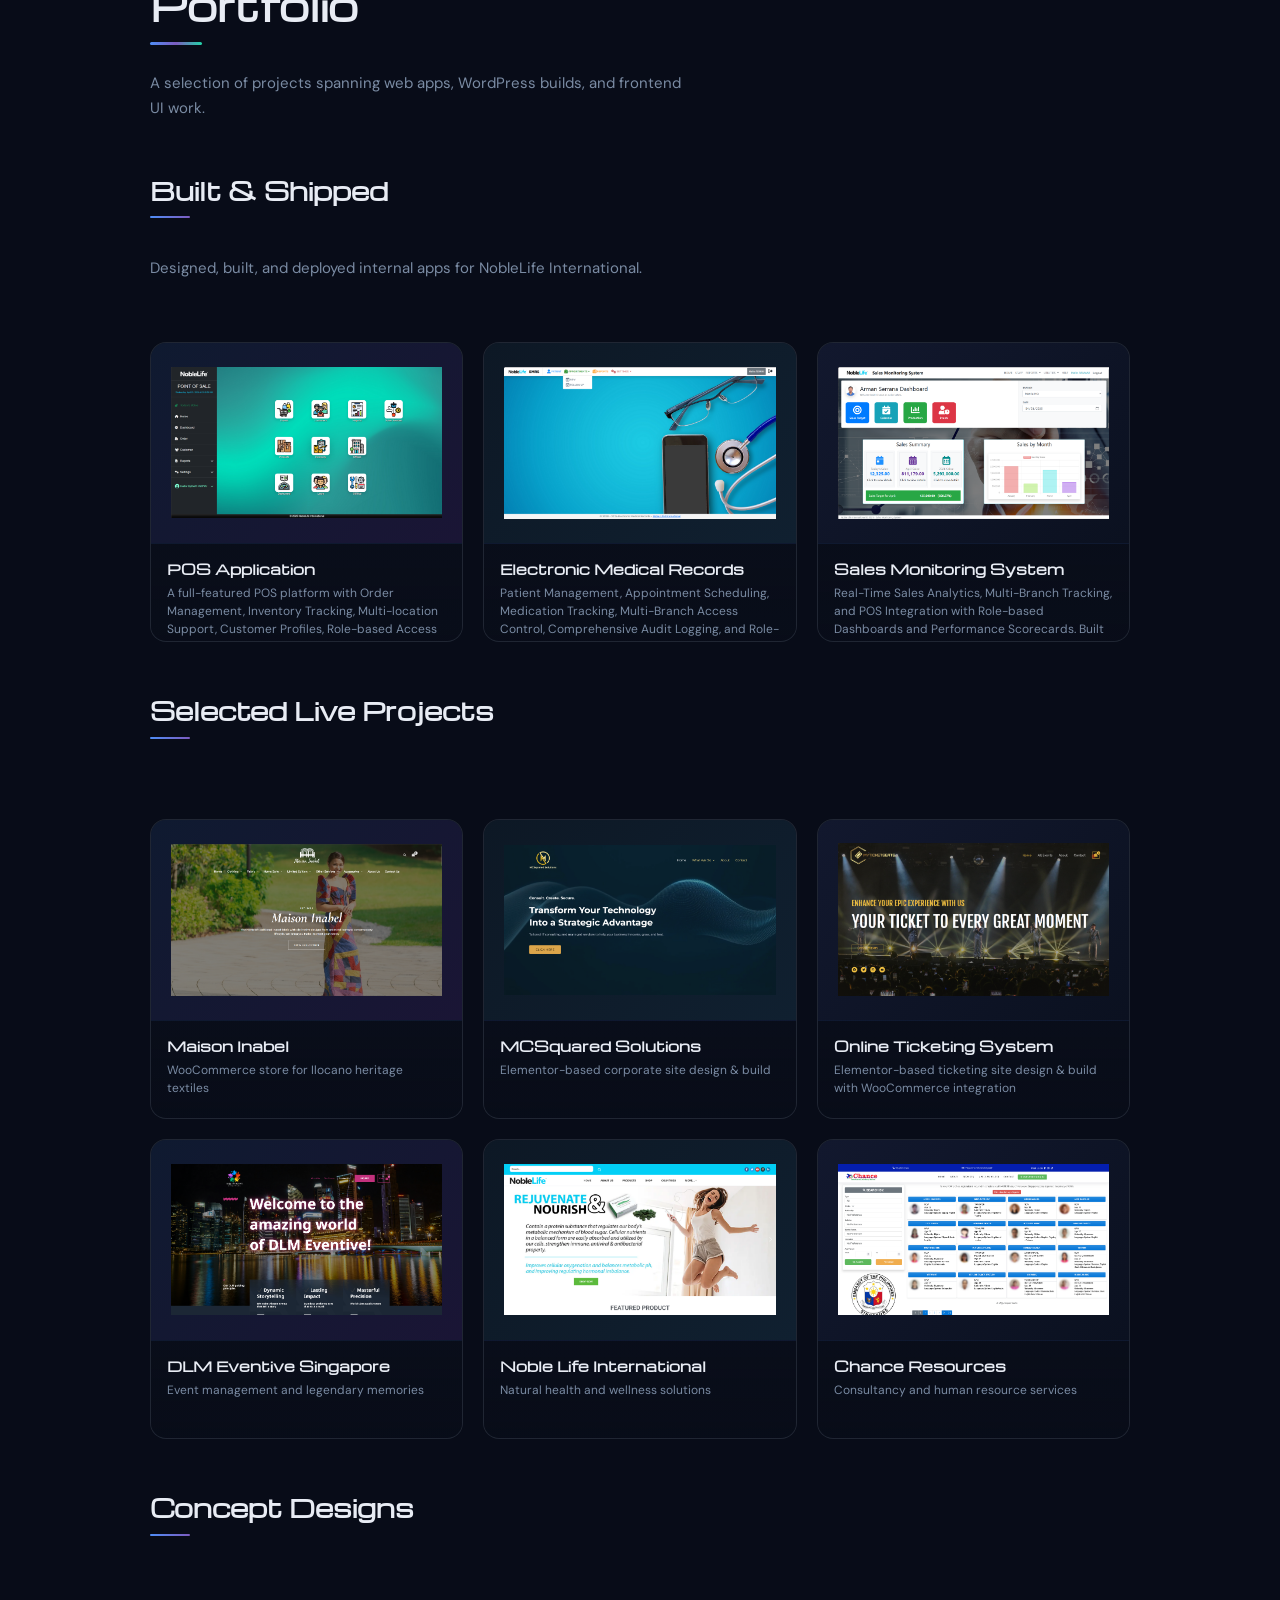
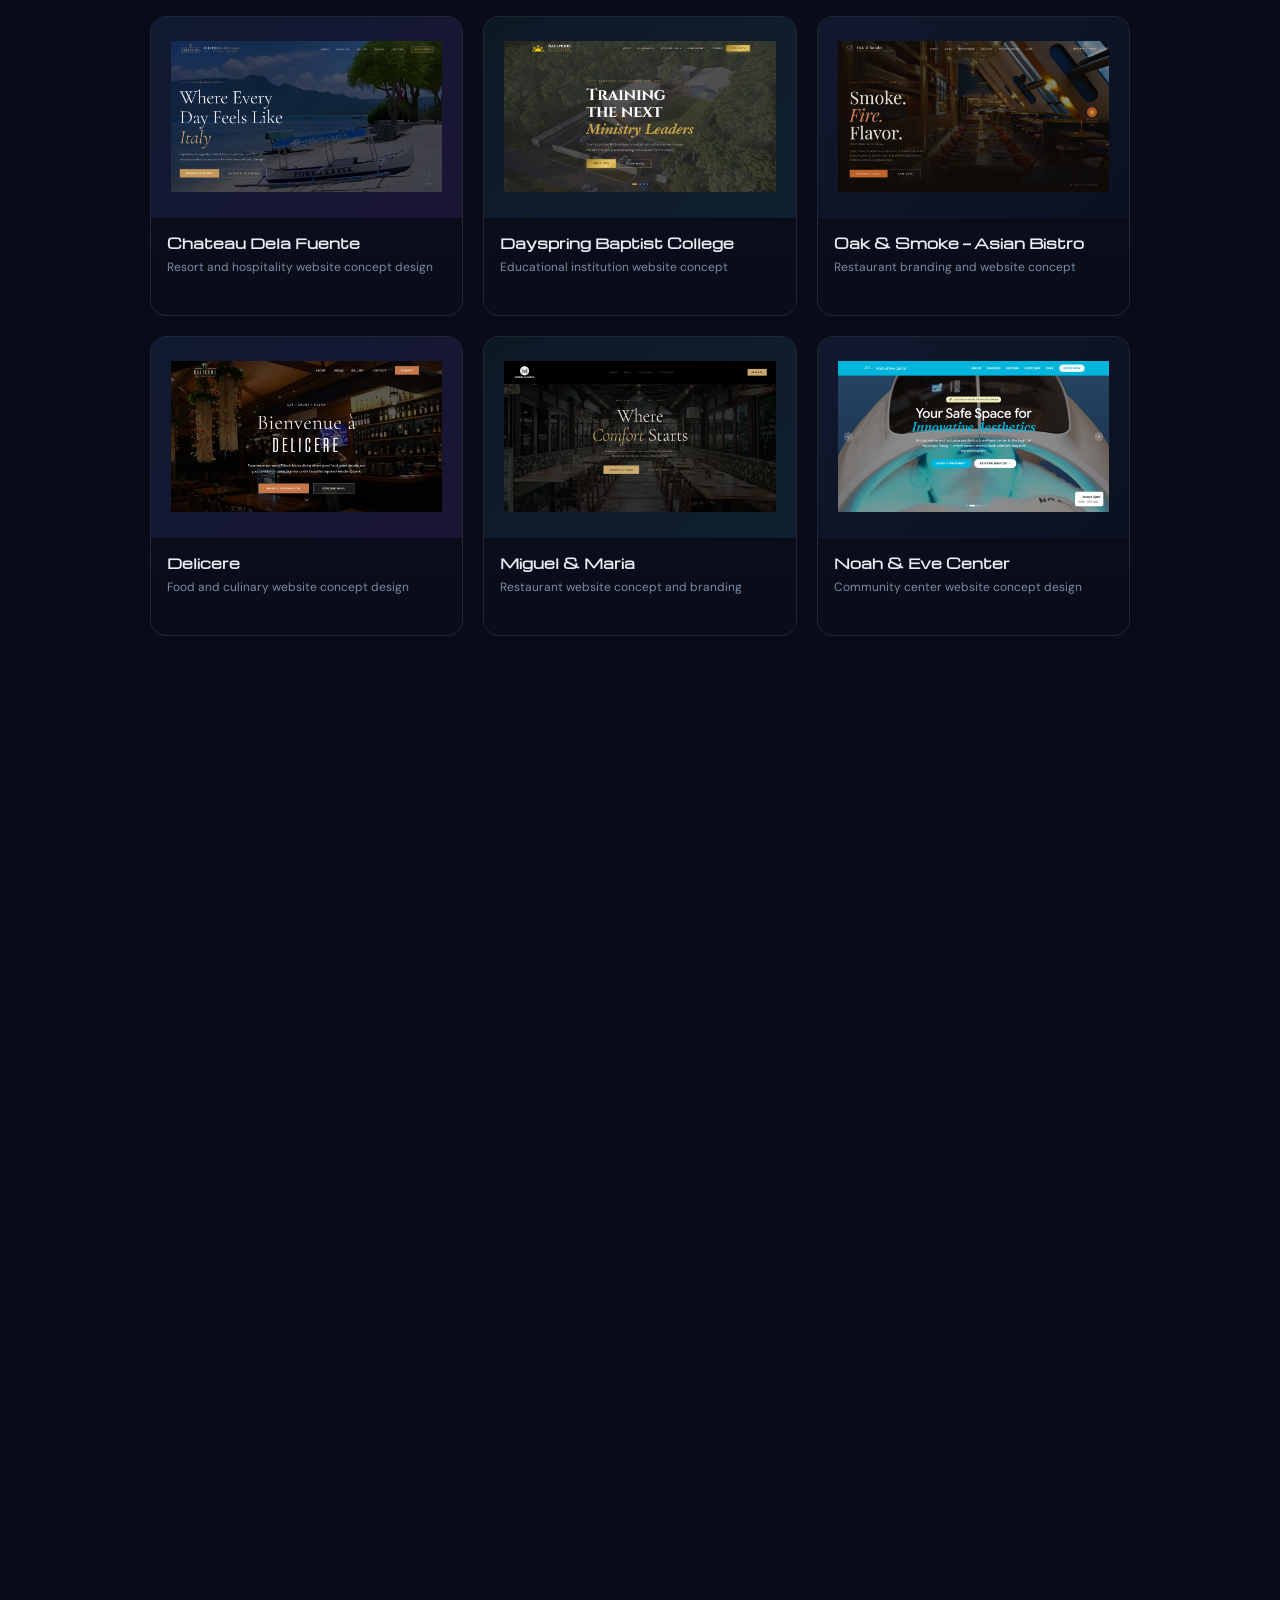
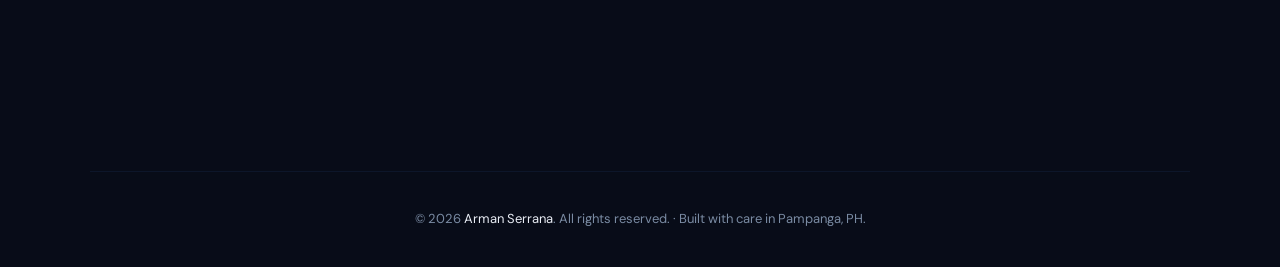
==== commit 3db21b23: "adjusted for google search" ====
--- a/index.html
+++ b/index.html
@@ -11,7 +11,7 @@
     content="web developer Philippines, .NET developer, Razor Pages, WordPress developer, full-stack developer Pampanga">
   <meta name="author" content="Arman Serrana">
   <meta name="robots" content="index, follow">
-  <meta name="google-site-verification" content="google6fb2ee69962b3cec" />
+  <meta name="google-site-verification" content="ZJk35jVLr4cJqDxZpGvypTViUdBElOKCQBH-CICfGGo" />
   <link rel="canonical" href="https://arman.serrana.biz/">
   <link rel="sitemap" type="application/xml" href="/sitemap.xml">
   <link rel="icon" type="image/png" href="favicon.png">
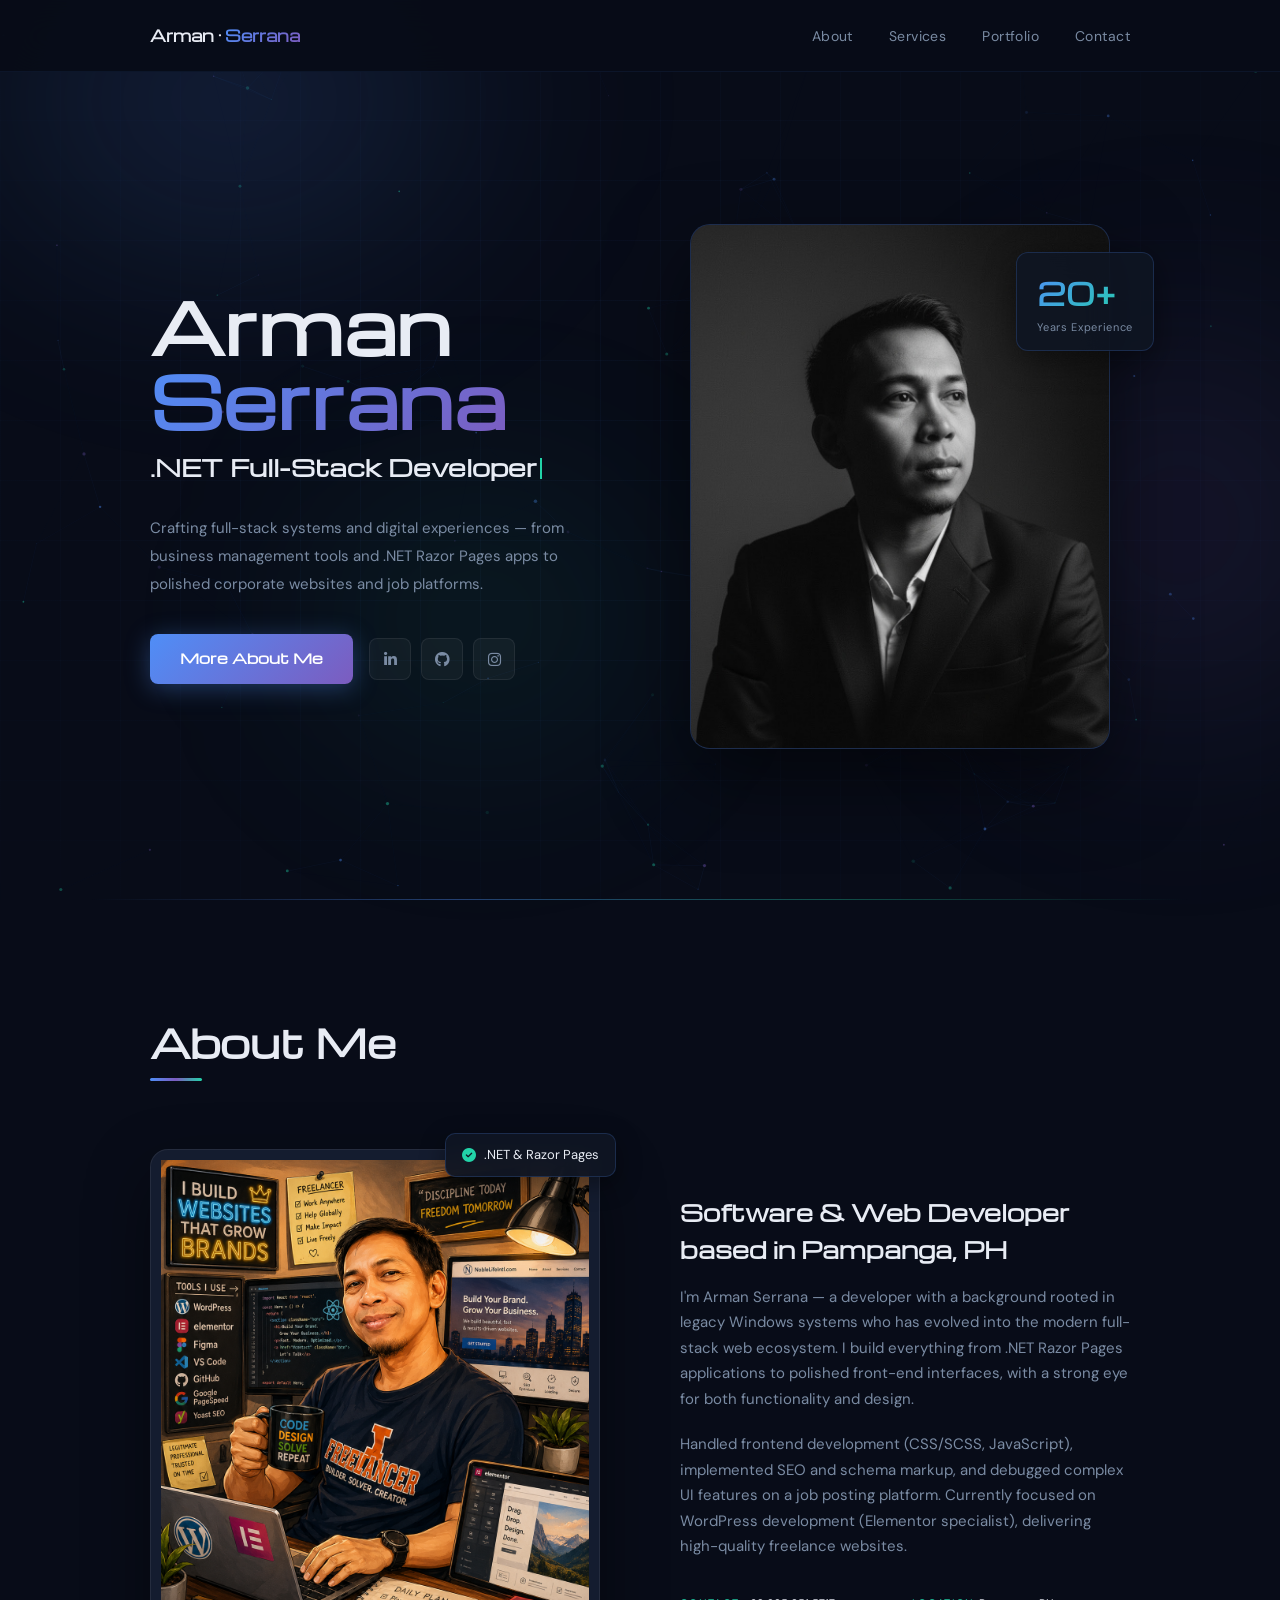
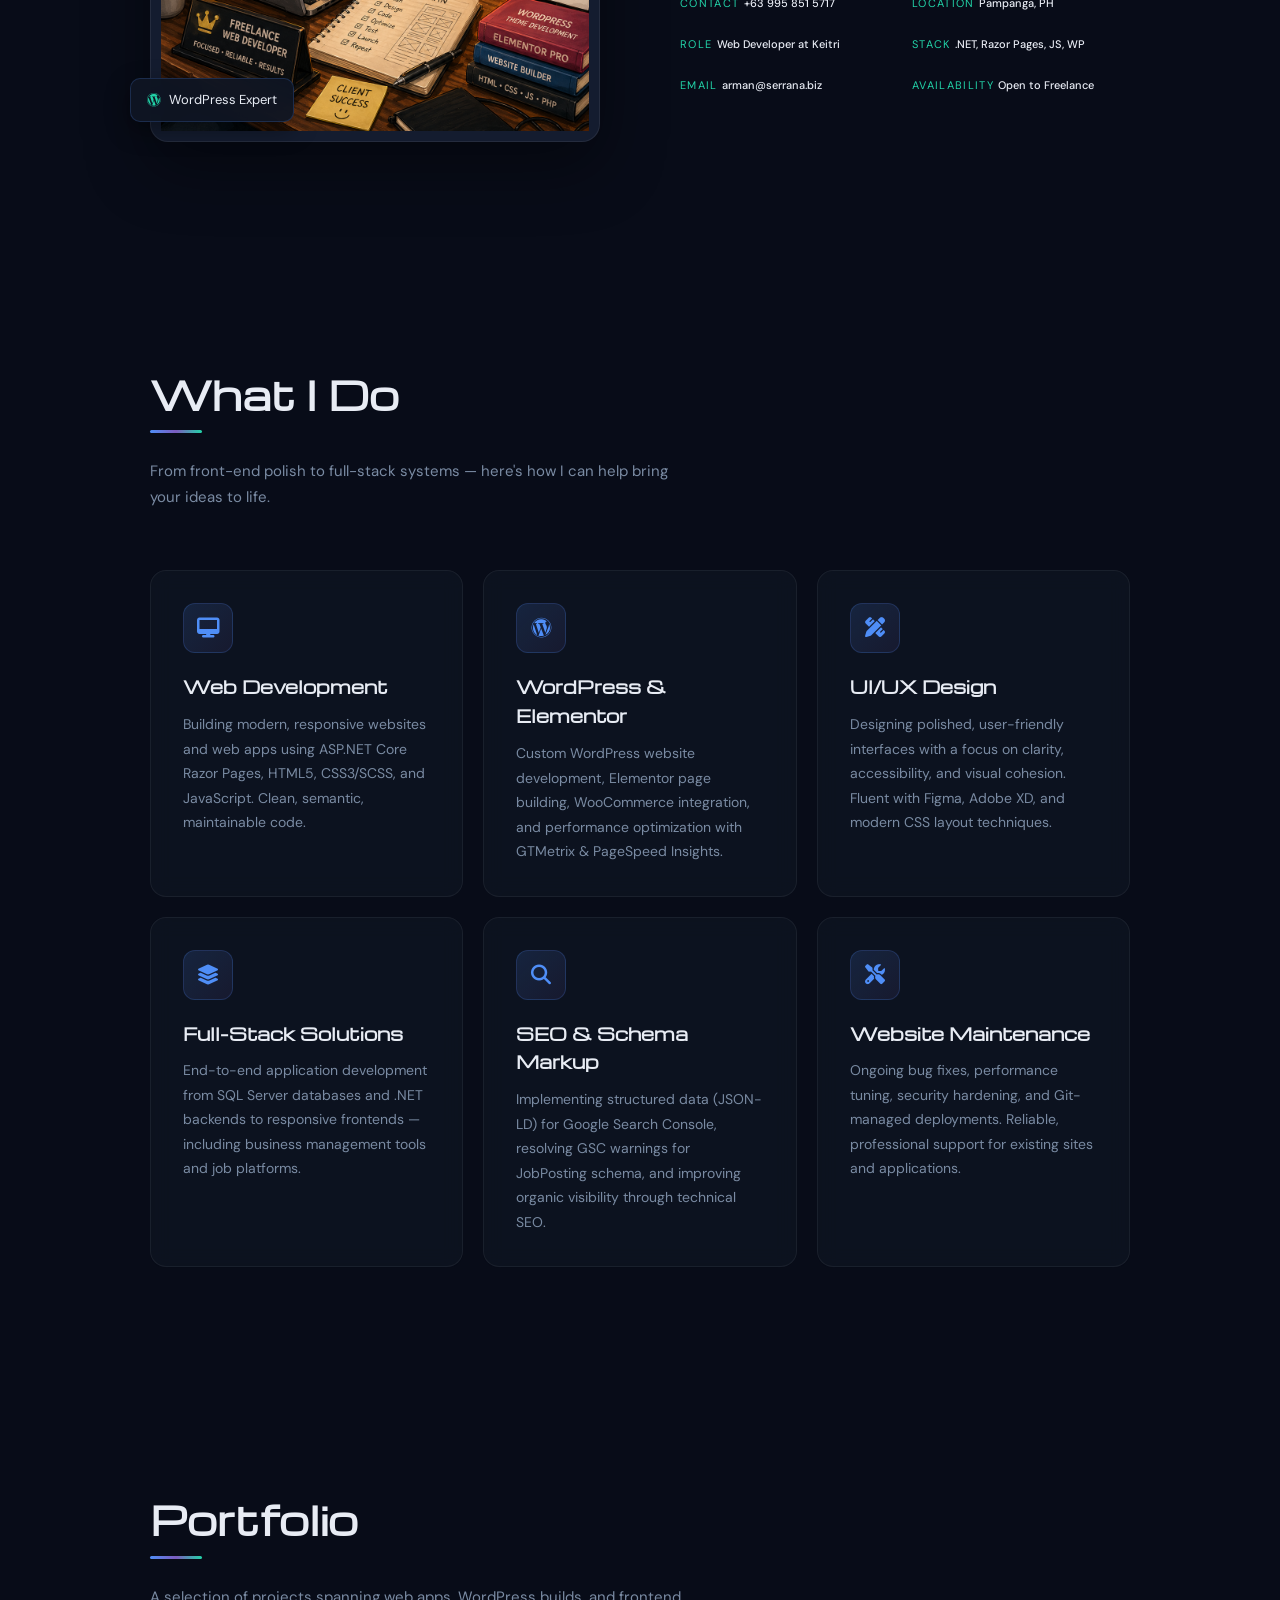
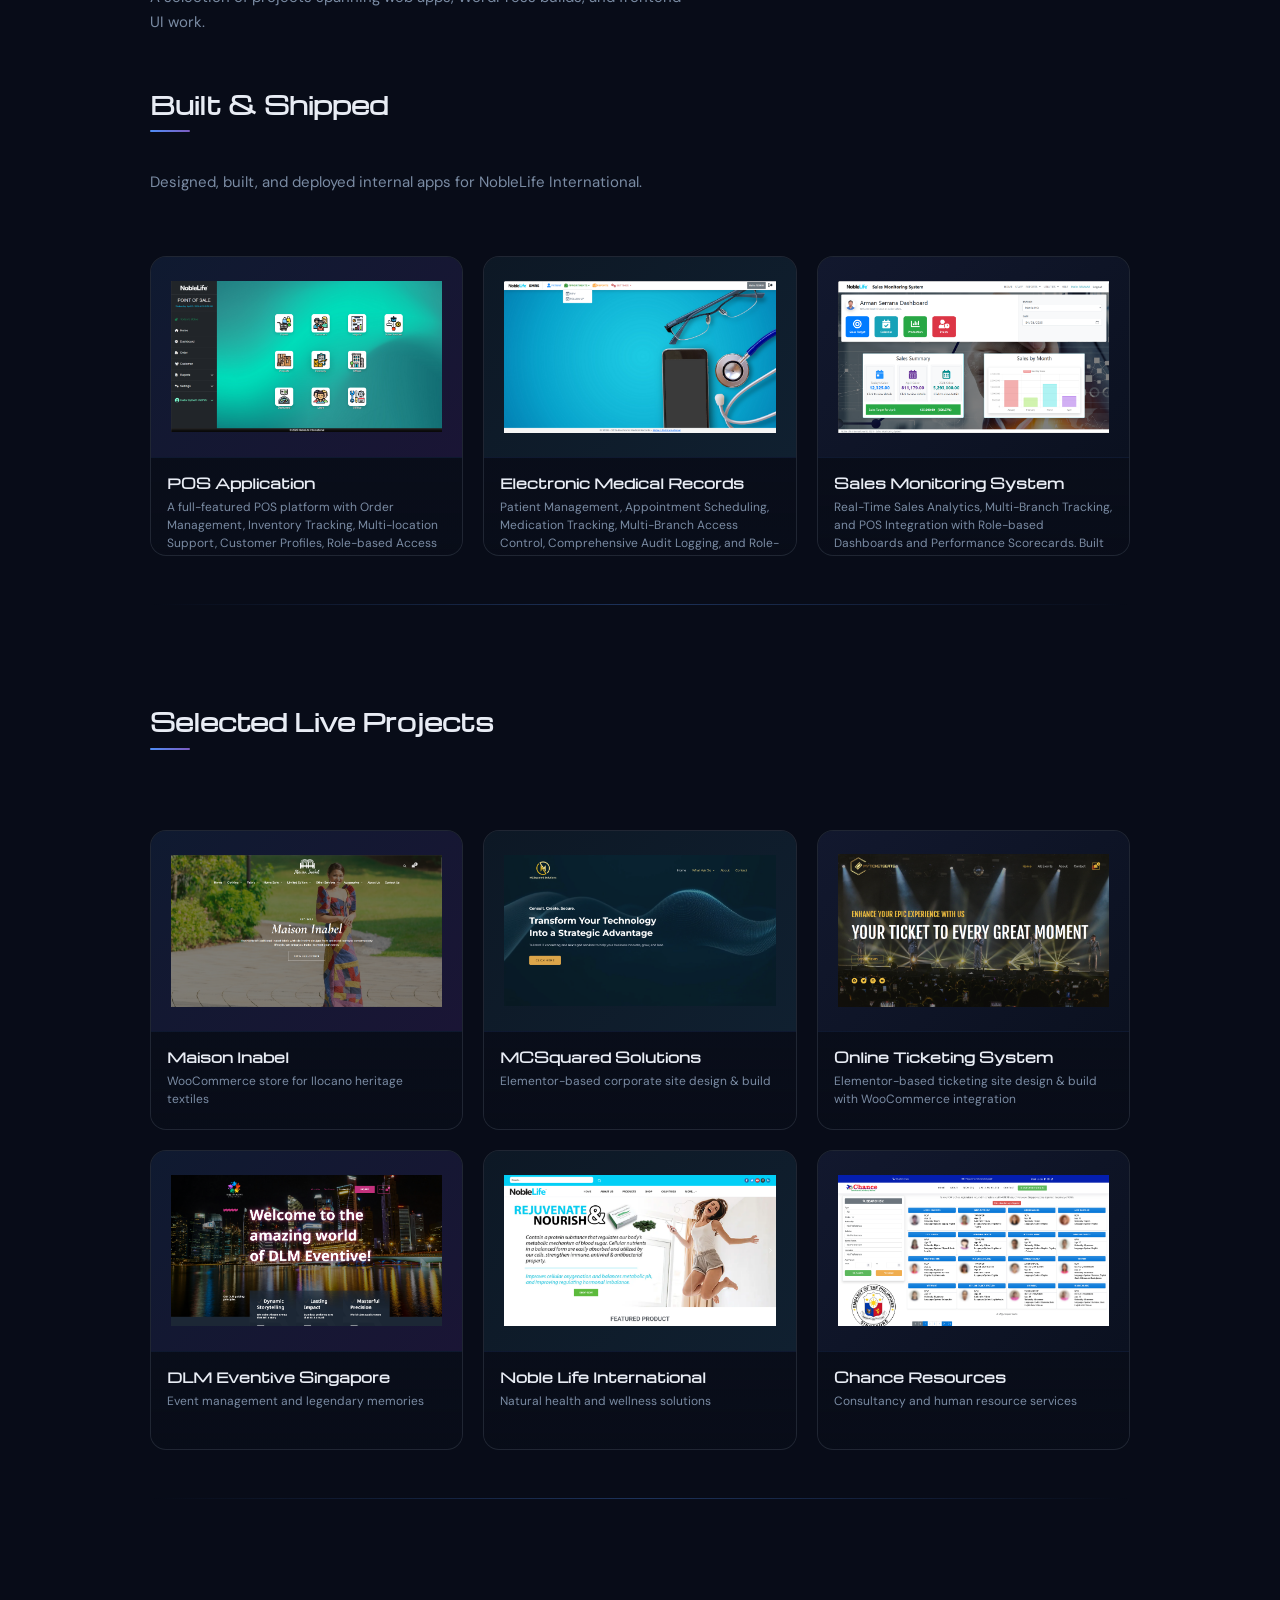
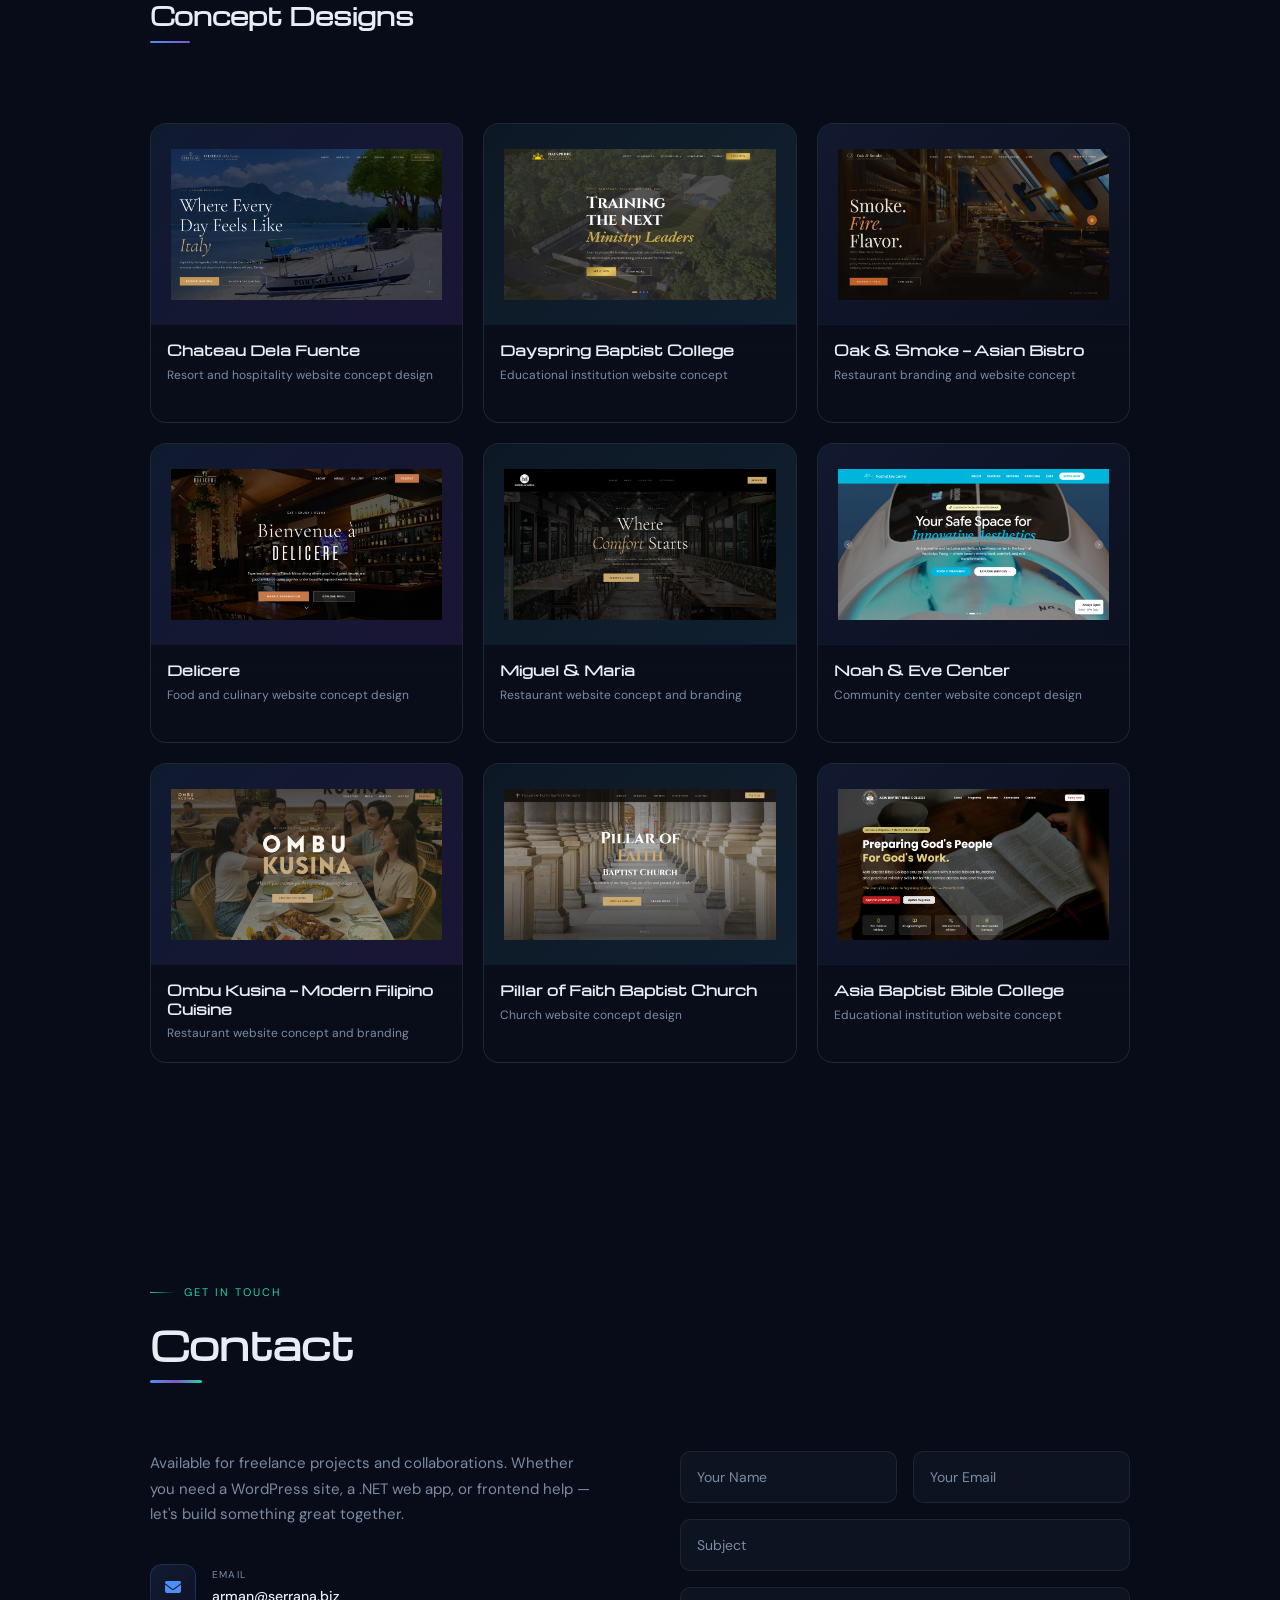
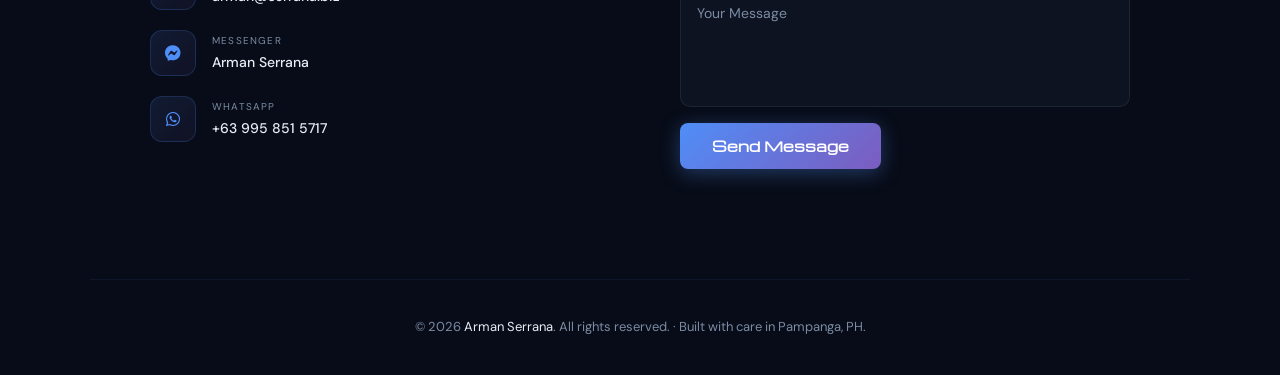
==== commit 210818fc: "Added separators Co-authored-by: Copilot <copilot@github.com>" ====
--- a/index.html
+++ b/index.html
@@ -104,8 +104,8 @@
       <a class="nlogo" href="#home">
         <!-- <div class="navt">AS</div> -->
         <div>
-          <div class="nname">Arman · Serrana</div>
-          <div class="nsub">PROGRAMMER</div>
+          <div class="nname">Arman · <span class="na">Serrana</span></div>
+          <!-- <div class="nsub">PROGRAMMER</div> -->
         </div>
       </a>
       <button id="hamburger" class="hamburger" aria-label="Toggle navigation" aria-expanded="false"
@@ -138,7 +138,7 @@
     <!-- HERO -->
     <section id="home">
       <div>
-        <div class="hlbl">Hi, I am</div>
+        <!-- <div class="hlbl">Hi, I am</div> -->
         <h1 class="htit">Arman<br><span class="na">Serrana</span></h1>
         <div class="hrol" id="hrol"><span id="typed"></span><span class="cur"></span></div>
         <p class="hdesc">Crafting full-stack systems and digital experiences — from business management tools and .NET
@@ -167,7 +167,7 @@
 
     <!-- ABOUT -->
     <section id="about">
-      <div class="slbl rv">Who I Am</div>
+      <!-- <div class="slbl rv">Who I Am</div> -->
       <h2 class="stit rv d1">About Me</h2>
       <div class="agrid">
         <div class="aiwrap rv d1">
@@ -198,7 +198,7 @@
 
     <!-- SERVICES -->
     <section id="services">
-      <div class="slbl rv">What I Offer</div>
+      <!-- <div class="slbl rv">What I Offer</div> -->
       <h2 class="stit rv d1">What I Do</h2>
       <p class="ssub rv d2">From front-end polish to full-stack systems — here's how I can help bring your ideas to
         life.</p>
@@ -244,7 +244,7 @@
 
     <!-- PORTFOLIO -->
     <section id="portfolio">
-      <div class="slbl rv">My Work</div>
+      <!-- <div class="slbl rv">My Work</div> -->
       <h2 class="stit rv d1">Portfolio</h2>
       <p class="ssub rv d2">A selection of projects spanning web apps, WordPress builds, and frontend UI work.</p>
 
@@ -293,6 +293,8 @@
         </div>
       </div>
 
+      <div class="section-separator"></div>
+
       <!-- Live Projects -->
       <h3 class="subsection-title rv d1">Selected Live Projects</h3>
       <div class="pgrid">
@@ -385,6 +387,8 @@
           </div>
         </a>
       </div>
+
+      <div class="section-separator"></div>
 
       <!-- Concept Designs -->
       <h3 class="subsection-title rv d1">Concept Designs</h3>
--- a/styles.css
+++ b/styles.css
@@ -282,9 +282,16 @@
     color: var(--text)
 }
 
+.nname .na {
+    background: linear-gradient(135deg, var(--a1), var(--a2));
+    -webkit-background-clip: text;
+    -webkit-text-fill-color: transparent;
+    background-clip: text
+}
+
 .nsub {
     font-size: 11px;
-    color: var(--muted);
+    color: var(--a3);
     letter-spacing: .06em
 }
 
@@ -1124,6 +1131,12 @@
     height: 2px;
     border-radius: 1px;
     background: linear-gradient(90deg, var(--a1), var(--a2))
+}
+
+.section-separator {
+    height: 1px;
+    background: linear-gradient(90deg, transparent, rgba(79, 142, 247, .3), transparent);
+    margin: 48px 0
 }
 
 .pgrid {
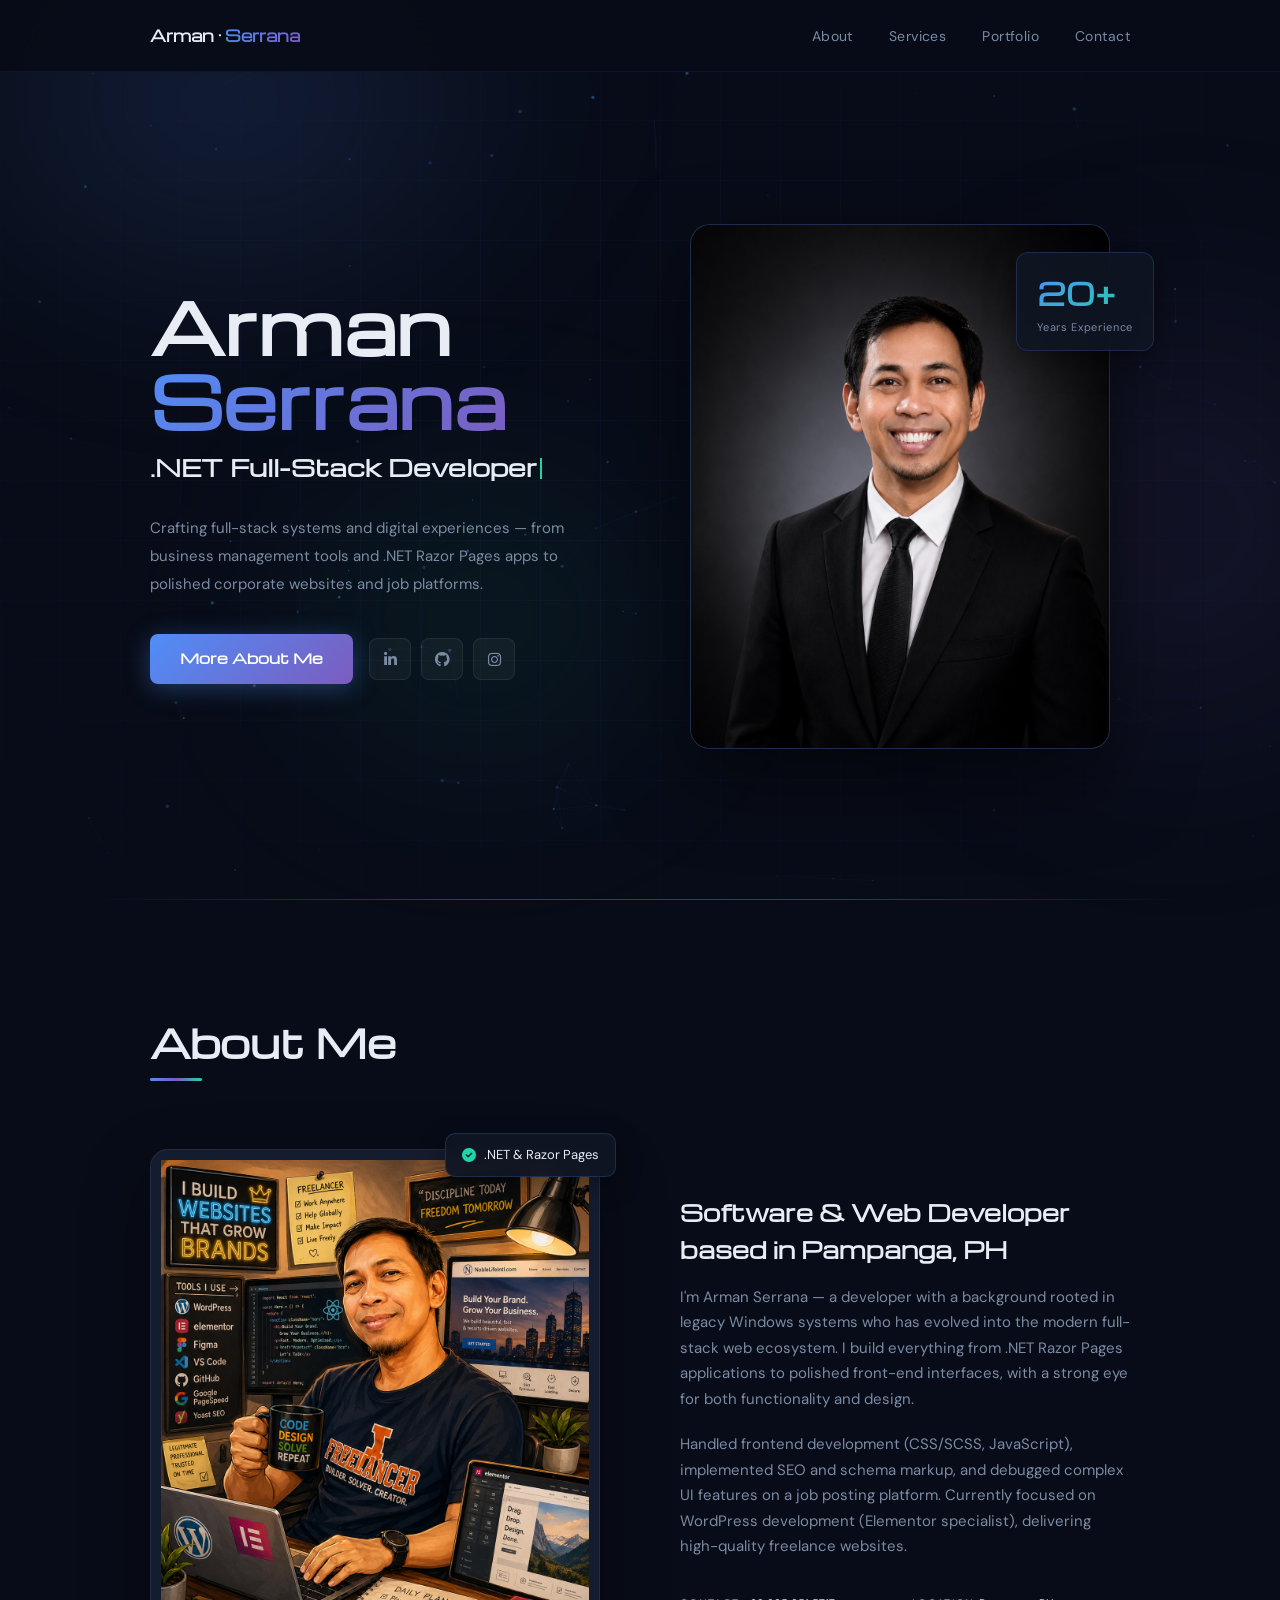
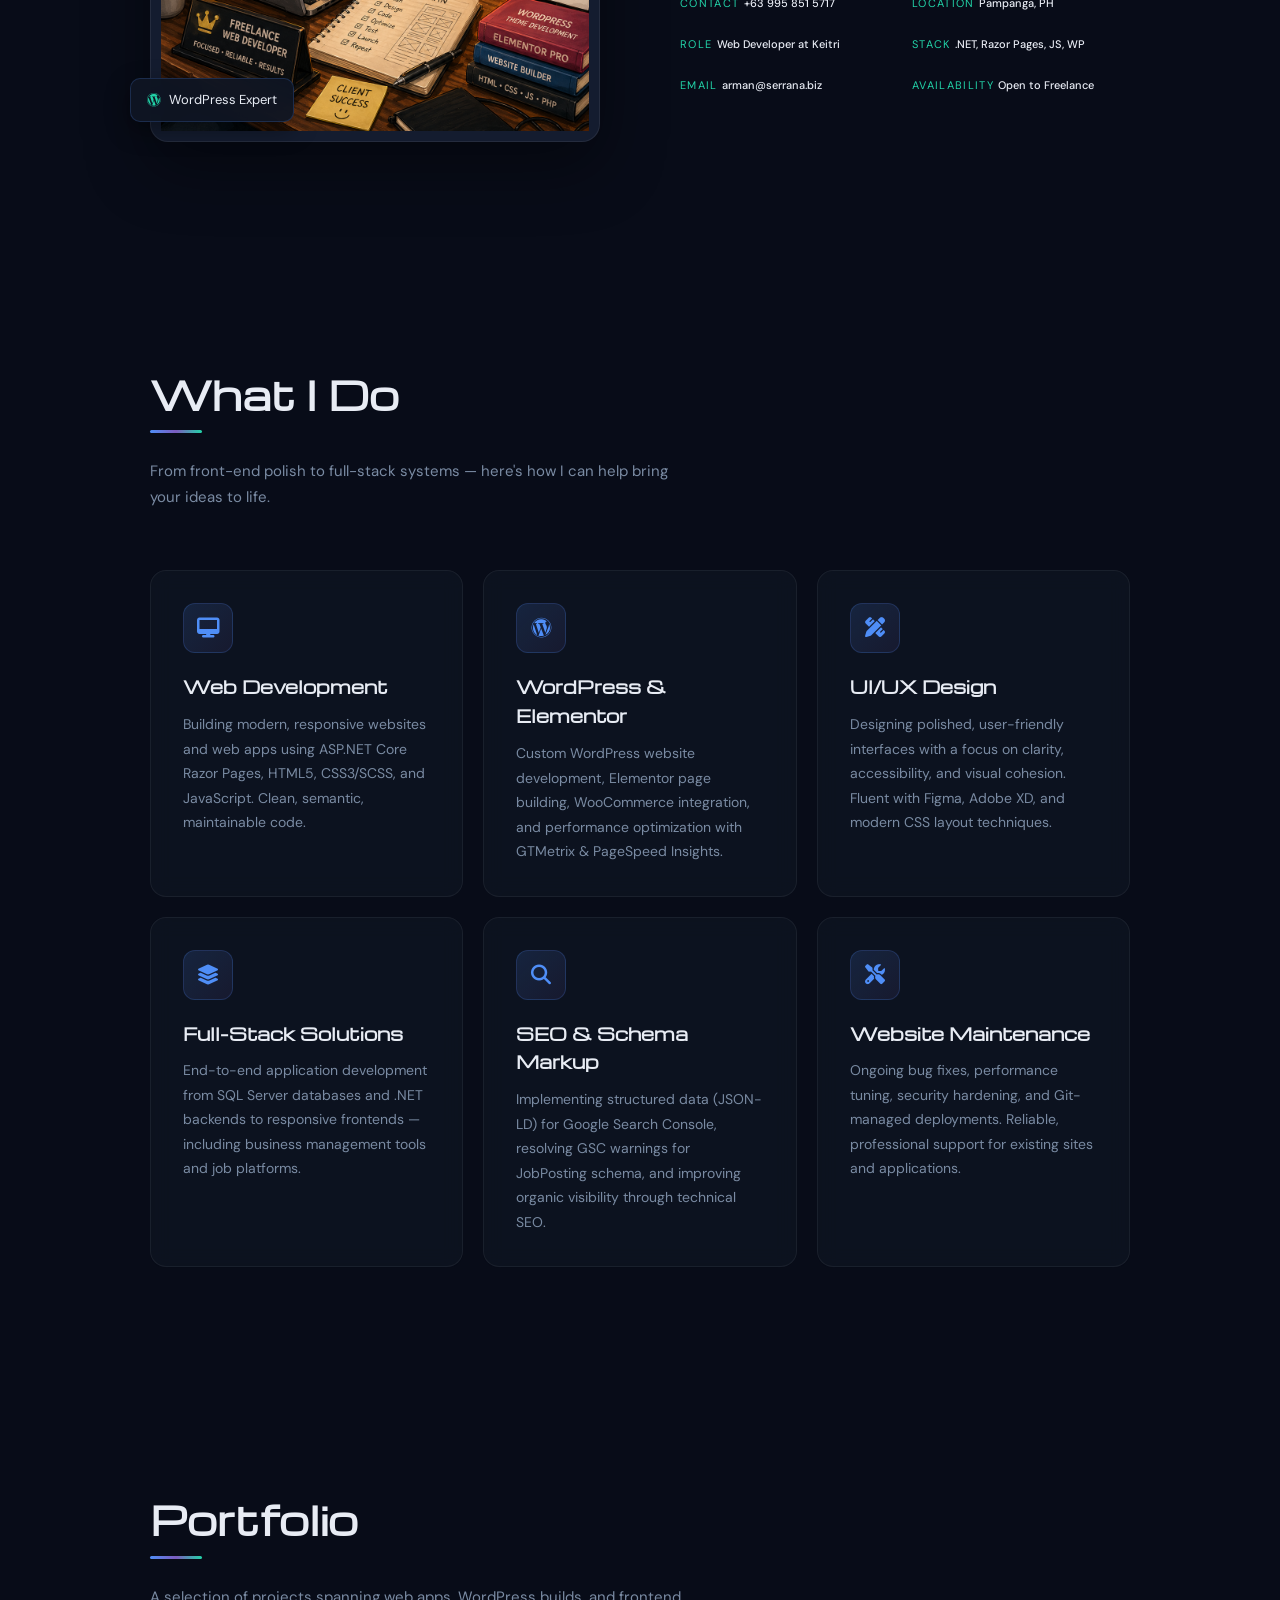
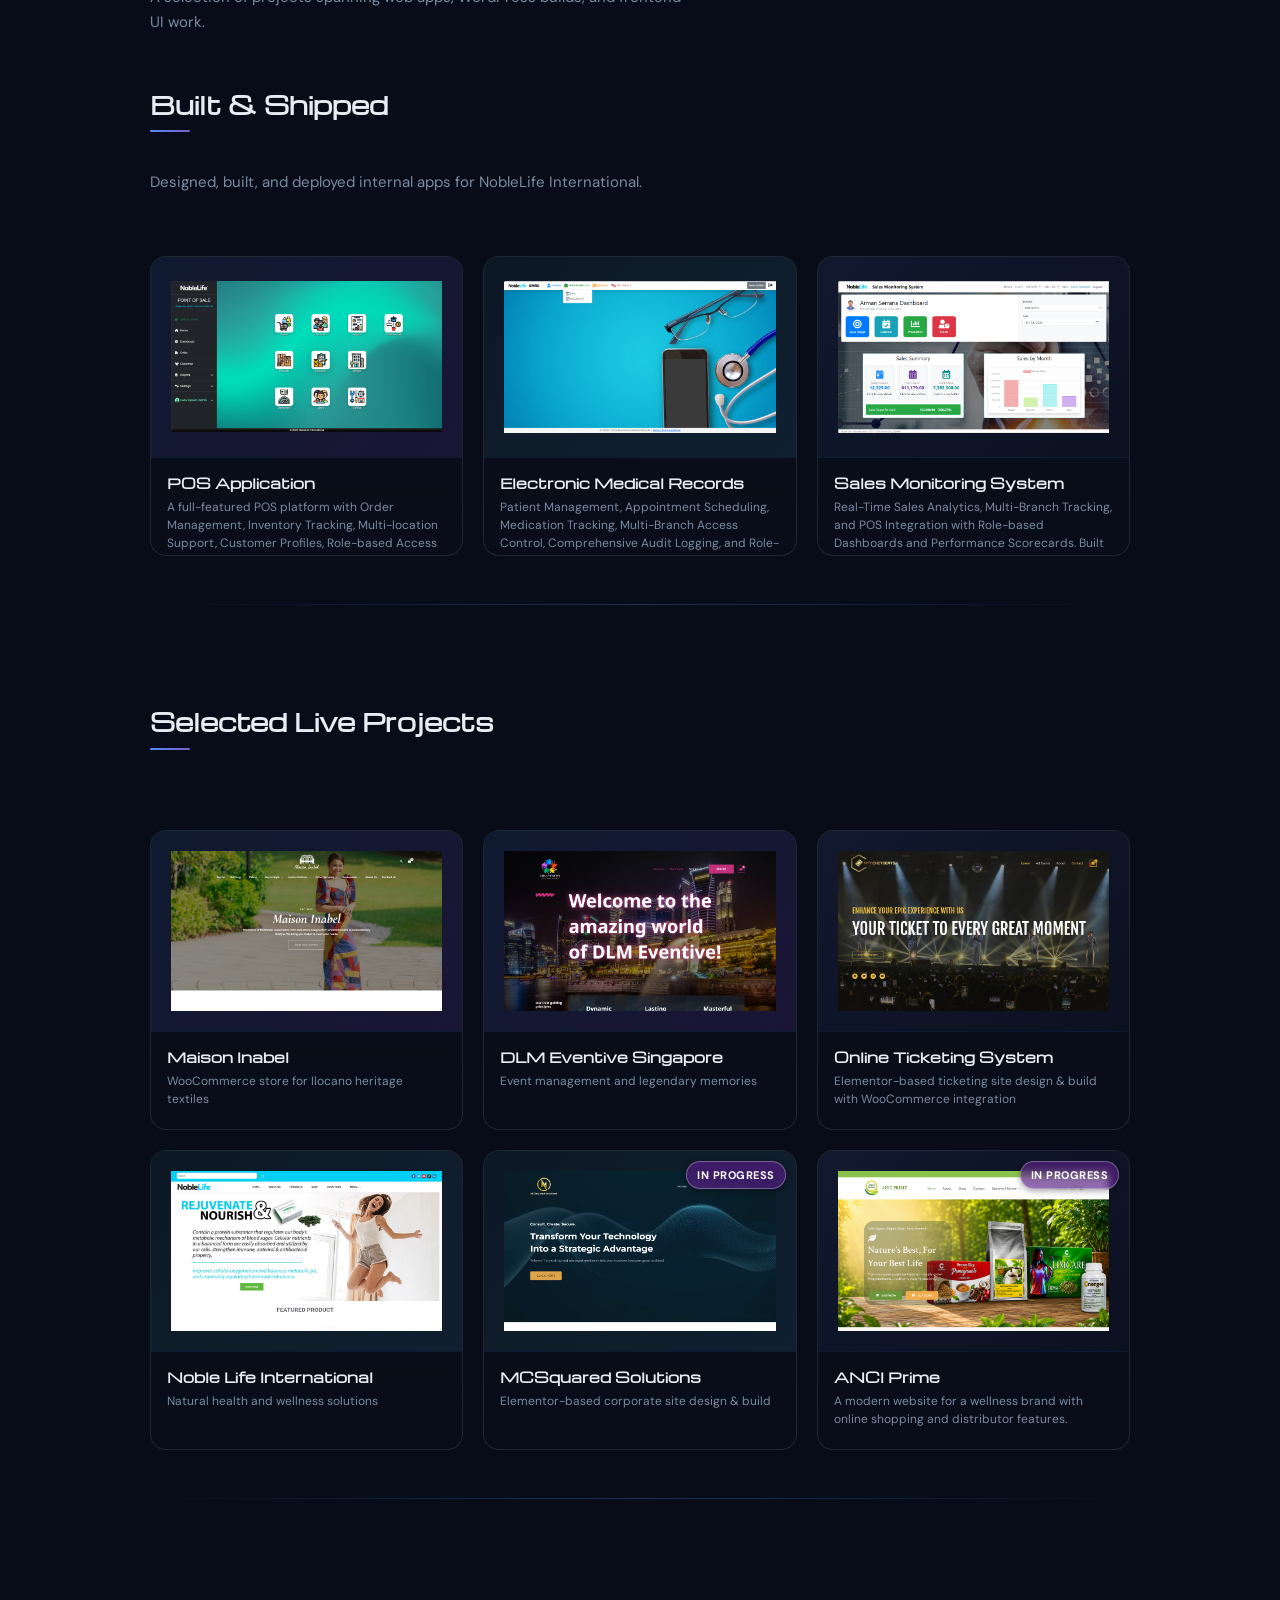
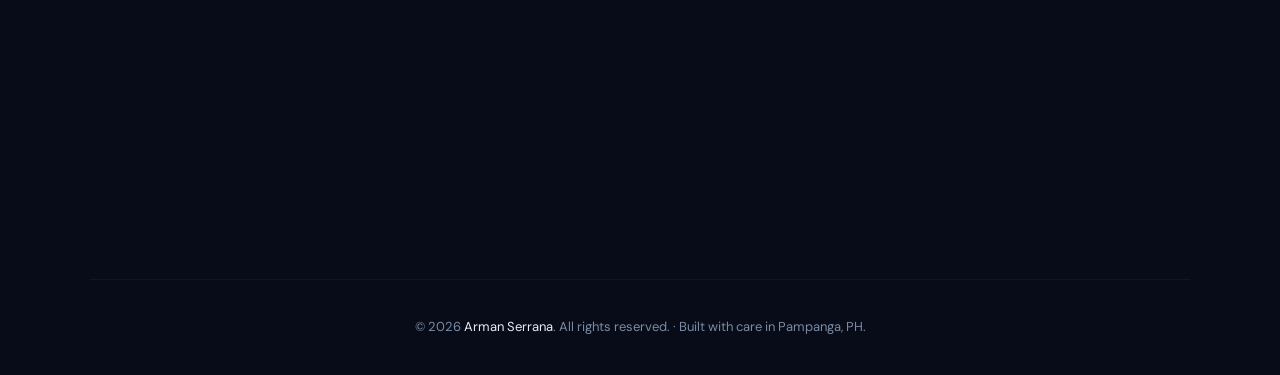
==== commit 8ad329e2: "Updates" ====
--- a/index.html
+++ b/index.html
@@ -12,27 +12,28 @@
   <meta name="author" content="Arman Serrana">
   <meta name="robots" content="index, follow">
   <meta name="google-site-verification" content="ZJk35jVLr4cJqDxZpGvypTViUdBElOKCQBH-CICfGGo" />
+  <meta name="facebook-domain-verification" content="c7cf9b3izjzgbl4dxzffp7muy4g13b" />
   <link rel="canonical" href="https://arman.serrana.biz/">
   <link rel="sitemap" type="application/xml" href="/sitemap.xml">
   <link rel="icon" type="image/png" href="favicon.png">
 
   <!-- Open Graph Tags -->
-  <meta property="og:type" content="profile">
+  <meta property="og:type" content="website">
   <meta property="og:title" content="Arman Serrana – .NET Full-Stack Web Developer & WordPress Specialist">
   <meta property="og:description"
     content="Building enterprise-grade web applications with ASP.NET Core, Razor Pages, and WordPress. 20+ years of development experience.">
   <meta property="og:url" content="https://arman.serrana.biz/">
-  <meta property="og:image" content="https://arman.serrana.biz/images/me.jpg">
+  <meta property="og:image" content="https://arman.serrana.biz/images/og-aps-cover.jpg">
   <meta property="og:image:alt" content="Arman Serrana - .NET Full-Stack Web Developer & WordPress Specialist">
   <meta property="profile:first_name" content="Arman">
   <meta property="profile:last_name" content="Serrana">
-
+  <meta property="fb:app_id" content="3002881649898546" />
   <!-- Twitter Card Tags -->
   <meta name="twitter:card" content="summary_large_image">
   <meta name="twitter:title" content="Arman Serrana – .NET Full-Stack Web Developer & WordPress Specialist">
   <meta name="twitter:description"
     content="Building enterprise-grade web applications with ASP.NET Core, Razor Pages, and WordPress. 20+ years of development experience.">
-  <meta name="twitter:image" content="https://arman.serrana.biz/images/me.jpg">
+  <meta name="twitter:image" content="https://arman.serrana.biz/images/og-aps-cover.jpg">
   <meta name="twitter:image:alt" content="Arman Serrana - .NET Full-Stack Web Developer & WordPress Specialist">
 
   <!-- Preconnect for performance -->
@@ -303,7 +304,7 @@
           <div class="pc rv d1">
             <div class="pci s1">
               <div class="pgb"></div>
-              <div class="pd"><img src="images/work-live/maisoninabel.png"
+              <div class="pd"><img class="pd-pan" src="images/work-live/maisoninabel.png"
                   alt="Maison Inabel - WooCommerce Heritage Textiles Store" loading="lazy"></div>
             </div>
             <div class="po">
@@ -312,77 +313,78 @@
             </div>
           </div>
         </a>
-        <a href="https://mcsqsolutions.com/" target="_blank" rel="noopener noreferrer"
+        <a href="https://dlmeventive.com.sg/" target="_blank" rel="noopener noreferrer"
+          style="text-decoration: none; color: inherit;">
+          <div class="pc rv d1">
+            <div class="pci s1">
+              <div class="pgb"></div>
+              <div class="pd"><img class="pd-pan" src="images/work-live/dlm.png"
+                  alt="DLM Eventive Singapore - Events Management Website" loading="lazy"></div>
+            </div>
+            <div class="po">
+              <h4>DLM Eventive Singapore</h4>
+              <p>Event management and legendary memories</p>
+            </div>
+          </div>
+        </a>
+
+        <a href="https://myticketseats.com/" target="_blank" rel="noopener noreferrer"
+          style="text-decoration: none; color: inherit;">
+          <div class="pc rv d3">
+            <div class="pci s3">
+              <div class="pgb"></div>
+              <div class="pd"><img class="pd-pan" src="images/work-live/mts.png"
+                  alt="My Ticket Seats - Online Ticketing Platform" loading="lazy"></div>
+            </div>
+            <div class="po">
+              <h4>Online Ticketing System</h4>
+              <p>Elementor-based ticketing site design &amp; build with WooCommerce integration</p>
+            </div>
+          </div>
+        </a>
+
+        <a href="https://noblelifeintl.com/" target="_blank" rel="noopener noreferrer"
           style="text-decoration: none; color: inherit;">
           <div class="pc rv d2">
             <div class="pci s2">
               <div class="pgb"></div>
-              <div class="pd"><img src="images/work-live/mcqsolutions.png" alt="MCSquared Solutions - Corporate Website"
-                  loading="lazy"></div>
+              <div class="pd"><img class="pd-pan" src="images/work-live/noblelife.png"
+                  alt="Noble Life International - Natural Health Products" loading="lazy"></div>
+            </div>
+            <div class="po">
+              <h4>Noble Life International</h4>
+              <p>Natural health and wellness solutions</p>
+            </div>
+          </div>
+        </a>
+        <a href="https://mcsqsolutions.com/" target="_blank" rel="noopener noreferrer"
+          style="text-decoration: none; color: inherit;">
+          <div class="pc rv d2">
+            <div class="pci s2">
+              <div class="pgb"></div>
+              <div class="pd"><img class="pd-pan" src="images/work-live/mcsqsolutions.png"
+                  alt="MCSquared Solutions - Corporate Website" loading="lazy"></div>
 
             </div>
             <div class="po">
               <h4>MCSquared Solutions</h4>
-              <p>Elementor-based corporate site design &amp; build</p>
-            </div>
-          </div>
-        </a>
-        <a href="https://myticketseats.com/" target="_blank" rel="noopener noreferrer"
+              <p>Elementor-based corporate site design &amp; build </p>
+              <span class="badge badge-progress">In Progress</span>
+            </div>
+          </div>
+        </a>
+        <a href="https://anciprime.com/" target="_blank" rel="noopener noreferrer"
           style="text-decoration: none; color: inherit;">
           <div class="pc rv d3">
             <div class="pci s3">
               <div class="pgb"></div>
-              <div class="pd"><img src="images/work-live/mts.png" alt="My Ticket Seats - Online Ticketing Platform"
-                  loading="lazy"></div>
-            </div>
-            <div class="po">
-              <h4>Online Ticketing System</h4>
-              <p>Elementor-based ticketing site design &amp; build with WooCommerce integration</p>
-            </div>
-          </div>
-        </a>
-        <a href="https://dlmeventive.com.sg/" target="_blank" rel="noopener noreferrer"
-          style="text-decoration: none; color: inherit;">
-          <div class="pc rv d1">
-            <div class="pci s1">
-              <div class="pgb"></div>
-              <div class="pd"><img
-                  src="images/work-live/Screenshot%202026-05-04%20at%2020-50-39%20DLM%20Eventive%20Singapore%20–%20We%20guarantee%20100%25%20enjoyment%20and%20legendary%20memories!.png"
-                  alt="DLM Eventive Singapore - Events Management Website" loading="lazy"></div>
-            </div>
-            <div class="po">
-              <h4>DLM Eventive Singapore</h4>
-              <p>Event management and legendary memories</p>
-            </div>
-          </div>
-        </a>
-        <a href="https://noblelifeintl.com/" target="_blank" rel="noopener noreferrer"
-          style="text-decoration: none; color: inherit;">
-          <div class="pc rv d2">
-            <div class="pci s2">
-              <div class="pgb"></div>
-              <div class="pd"><img
-                  src="images/work-live/Screenshot%202026-05-04%20at%2020-55-18%20Noble%20Life%20International%20–%20We%20care%20for%20you%20naturally.png"
-                  alt="Noble Life International - Natural Health Products" loading="lazy"></div>
-            </div>
-            <div class="po">
-              <h4>Noble Life International</h4>
-              <p>Natural health and wellness solutions</p>
-            </div>
-          </div>
-        </a>
-        <a href="https://chanceresources.com/" target="_blank" rel="noopener noreferrer"
-          style="text-decoration: none; color: inherit;">
-          <div class="pc rv d3">
-            <div class="pci s3">
-              <div class="pgb"></div>
-              <div class="pd"><img
-                  src="images/work-live/Screenshot%202026-05-04%20at%2020-57-17%20Search%20-%20Chance%20Resources%20and%20Consultancy%20Services.png"
-                  alt="Chance Resources - HR Recruitment Services" loading="lazy"></div>
-            </div>
-            <div class="po">
-              <h4>Chance Resources</h4>
-              <p>Consultancy and human resource services</p>
+              <div class="pd"><img class="pd-pan" src="images/work-live/anci-prime.png" alt="ANCI Prime" loading="lazy">
+              </div>
+            </div>
+            <div class="po">
+              <h4>ANCI Prime</h4>
+              <span class="badge badge-progress">In Progress</span>
+              <p>A modern website for a wellness brand with online shopping and distributor features.</p>
             </div>
           </div>
         </a>
@@ -393,7 +395,7 @@
       <!-- Concept Designs -->
       <h3 class="subsection-title rv d1">Concept Designs</h3>
       <div class="pgrid">
-        <a href="https://chateau-dela-fuente.vercel.app/" target="_blank" rel="noopener noreferrer"
+        <a href="http://chateaudelafuente.serrana.biz/" target="_blank" rel="noopener noreferrer"
           style="text-decoration: none; color: inherit;">
           <div class="pc rv d1">
             <div class="pci s1">
--- a/styles.css
+++ b/styles.css
@@ -826,6 +826,31 @@
     animation: bf 4s 1.5s ease-in-out infinite alternate
 }
 
+.badge {
+    position: absolute;
+    top: 10px;
+    right: 10px;
+    z-index: 2;
+    padding: 4px 10px;
+    font-size: 11px;
+    font-weight: 700;
+    text-transform: uppercase;
+    letter-spacing: 0.5px;
+    border-radius: 20px;
+    box-shadow: 0 2px 6px rgba(0, 0, 0, 0.35);
+    backdrop-filter: blur(4px);
+    /* lifts badge off the image */
+}
+
+.badge-progress {
+    background: rgba(88, 28, 135, 0.65);
+    /* dark purple, semi-transparent */
+    /* softer lavender-purple */
+    color: #ffff;
+    /* dark text reads better on lighter purple than white does */
+    border: 1px solid rgba(255, 255, 255, 0.3);
+}
+
 @keyframes bf {
     from {
         transform: translateY(0)
@@ -1244,6 +1269,37 @@
     font-size: 12px;
     color: var(--muted);
     line-height: 1.5
+}
+
+/* IMAGE LOADER */
+.image-loader {
+    position: absolute;
+    top: 50%;
+    left: 50%;
+    transform: translate(-50%, -50%);
+    z-index: 10;
+    display: flex;
+    align-items: center;
+    justify-content: center;
+}
+
+.loader-spinner {
+    width: 40px;
+    height: 40px;
+    border: 3px solid rgba(79, 142, 247, 0.2);
+    border-top-color: var(--a1);
+    border-radius: 50%;
+    animation: spin 0.8s linear infinite;
+}
+
+@keyframes spin {
+    to {
+        transform: rotate(360deg);
+    }
+}
+
+.image-loader.hidden {
+    display: none;
 }
 
 /* CONTACT */
@@ -1405,6 +1461,37 @@
     pointer-events: none;
     animation: orbup linear infinite;
     opacity: 0
+}
+
+/* Auto-panning tall screenshot on hover */
+.pd-pan {
+    width: 270px;
+    height: auto;
+    object-fit: cover !important;
+    object-position: center top;
+}
+
+.pc:hover .pd-pan {
+
+    animation: panScroll 6s ease-in-out infinite alternate;
+}
+
+
+/* Auto-panning tall screenshot on hover */
+.pd:hover .pd-pan {
+    animation: panScroll 6s ease-in-out infinite alternate;
+}
+
+
+
+@keyframes panScroll {
+    from {
+        object-position: center top;
+    }
+
+    to {
+        object-position: center bottom;
+    }
 }
 
 @keyframes orbup {
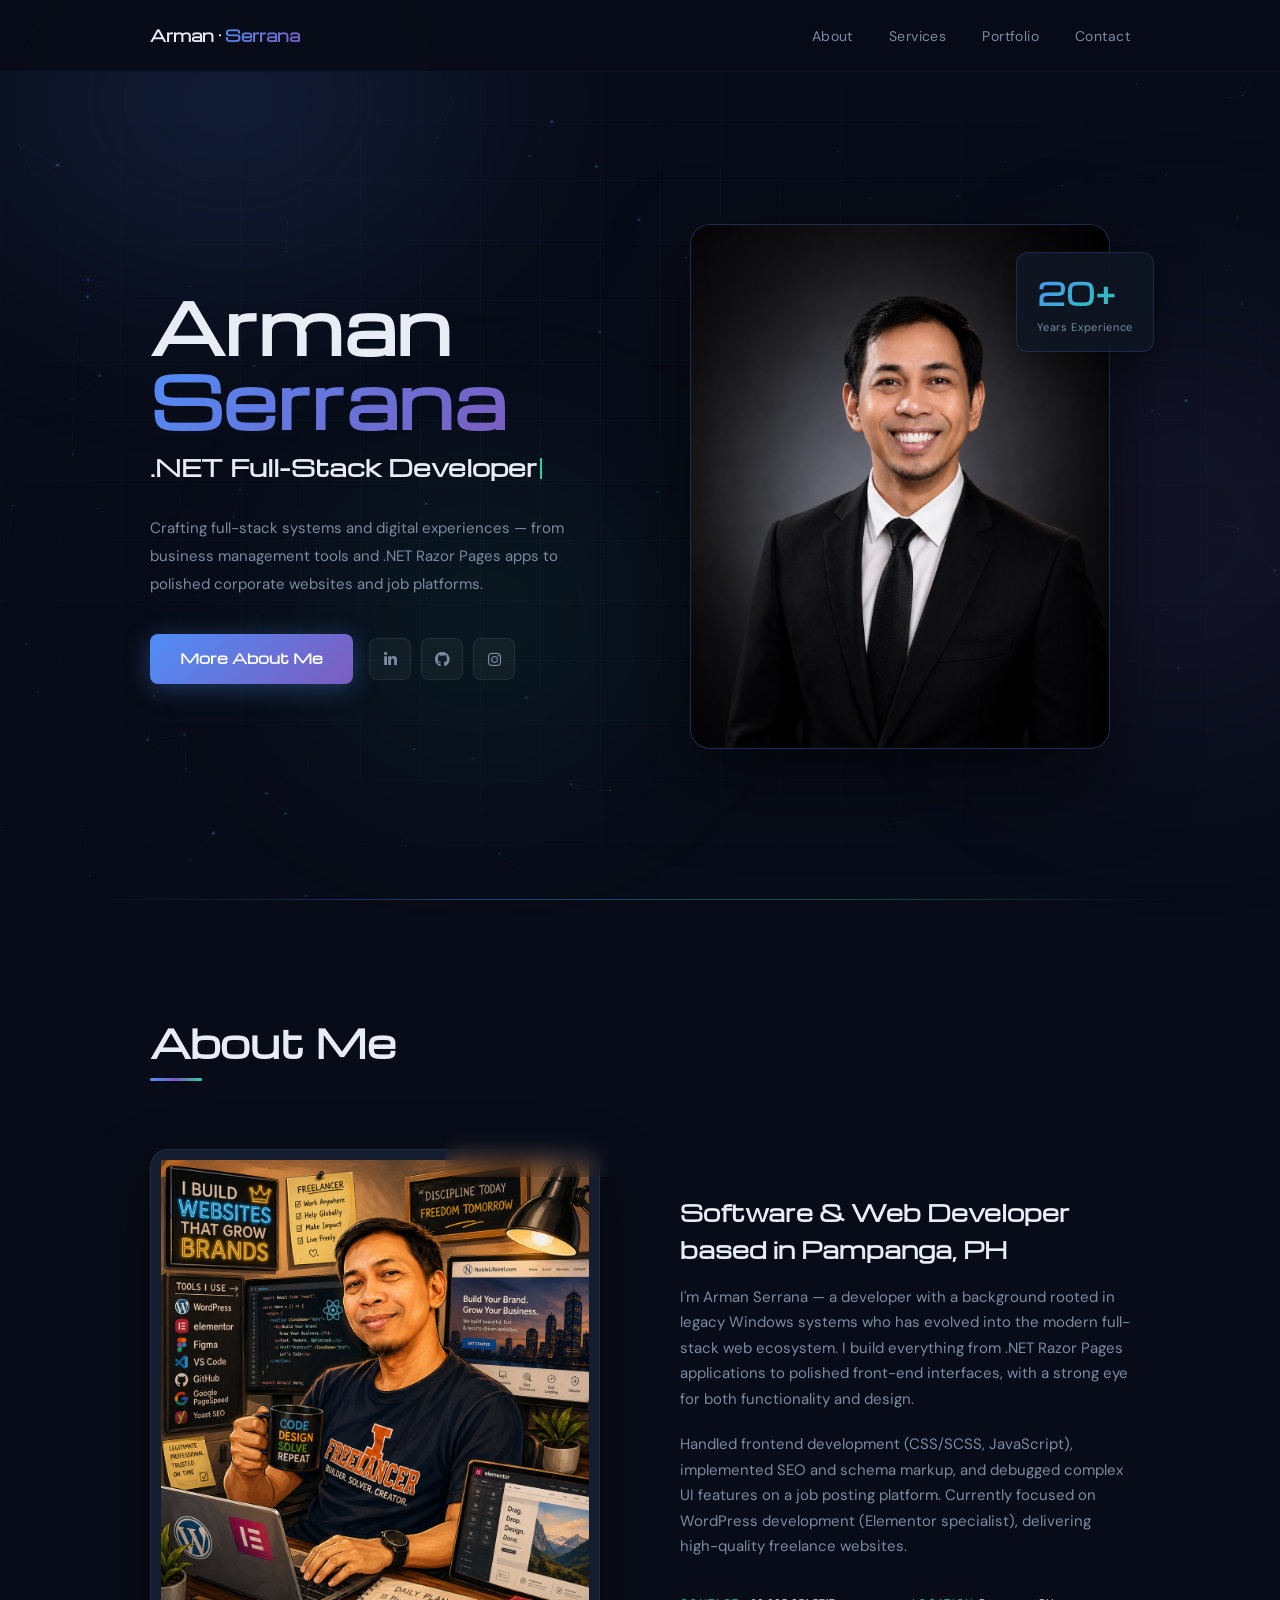
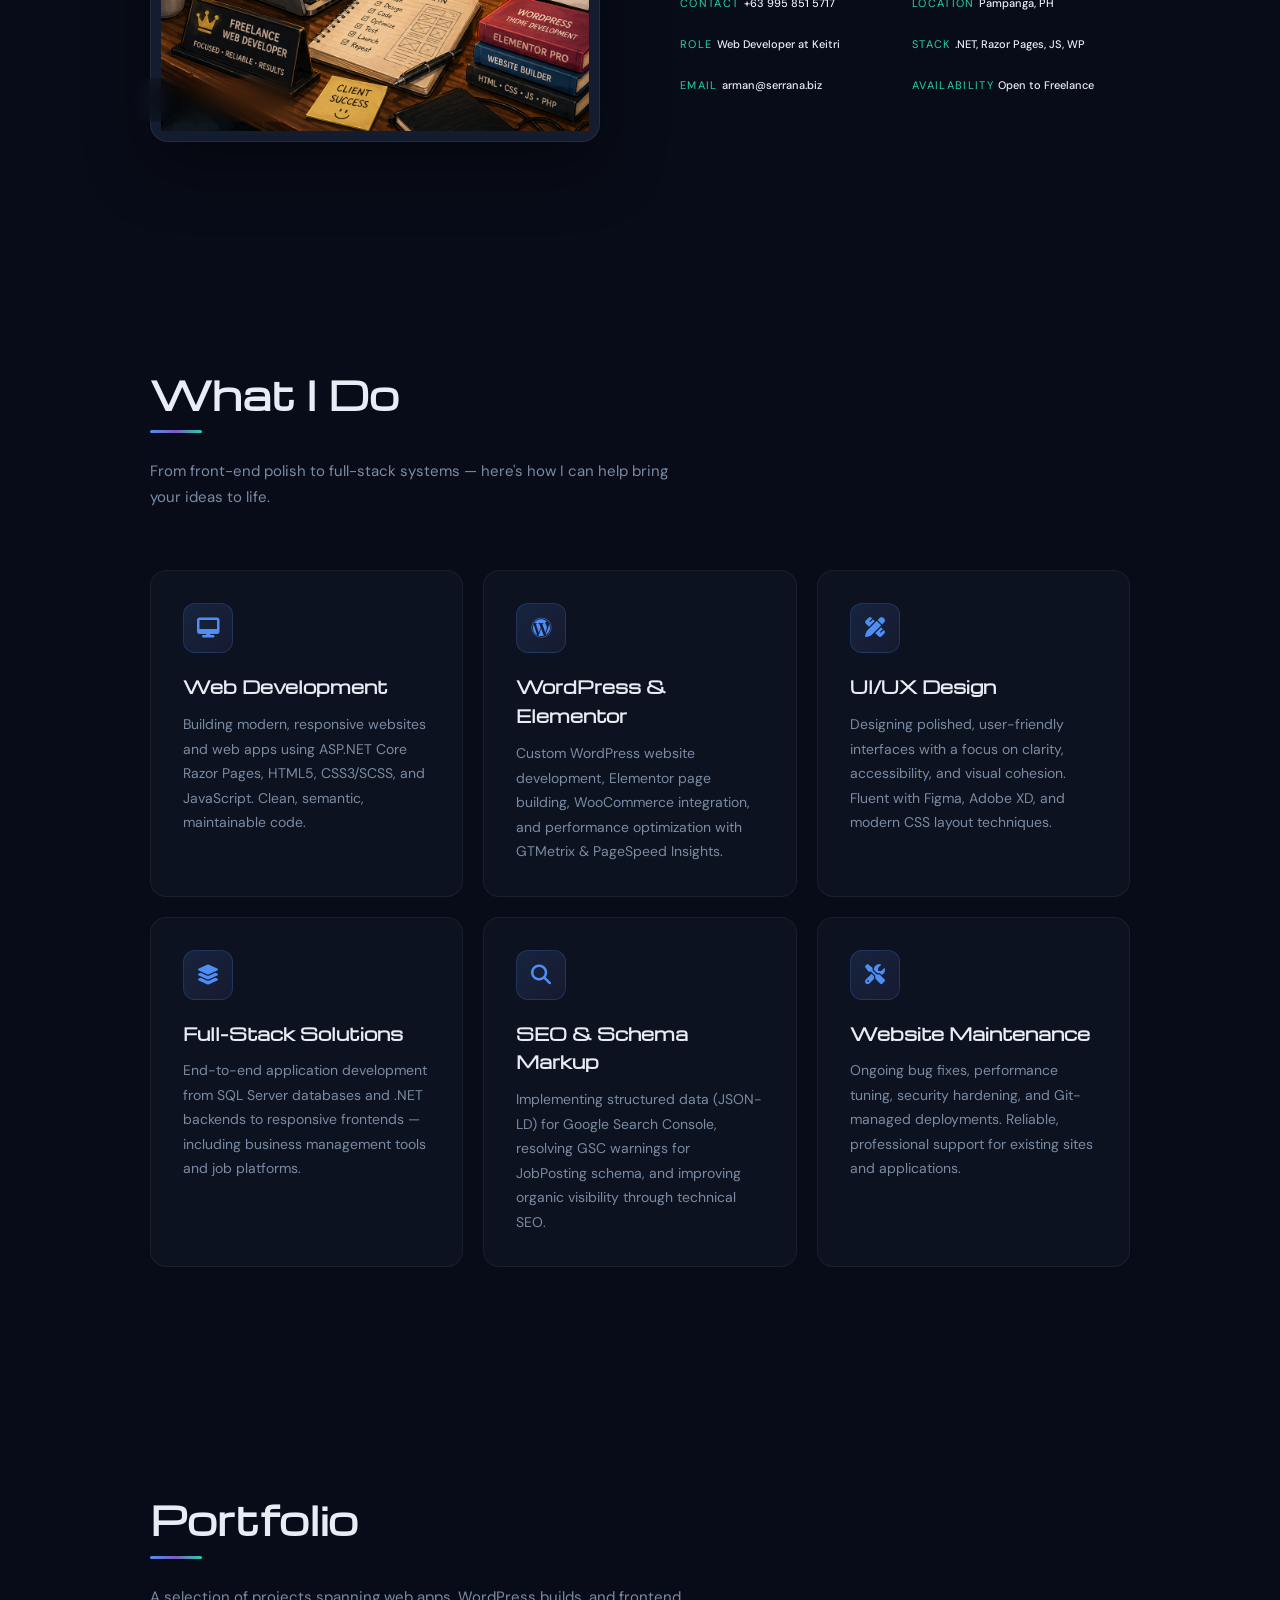
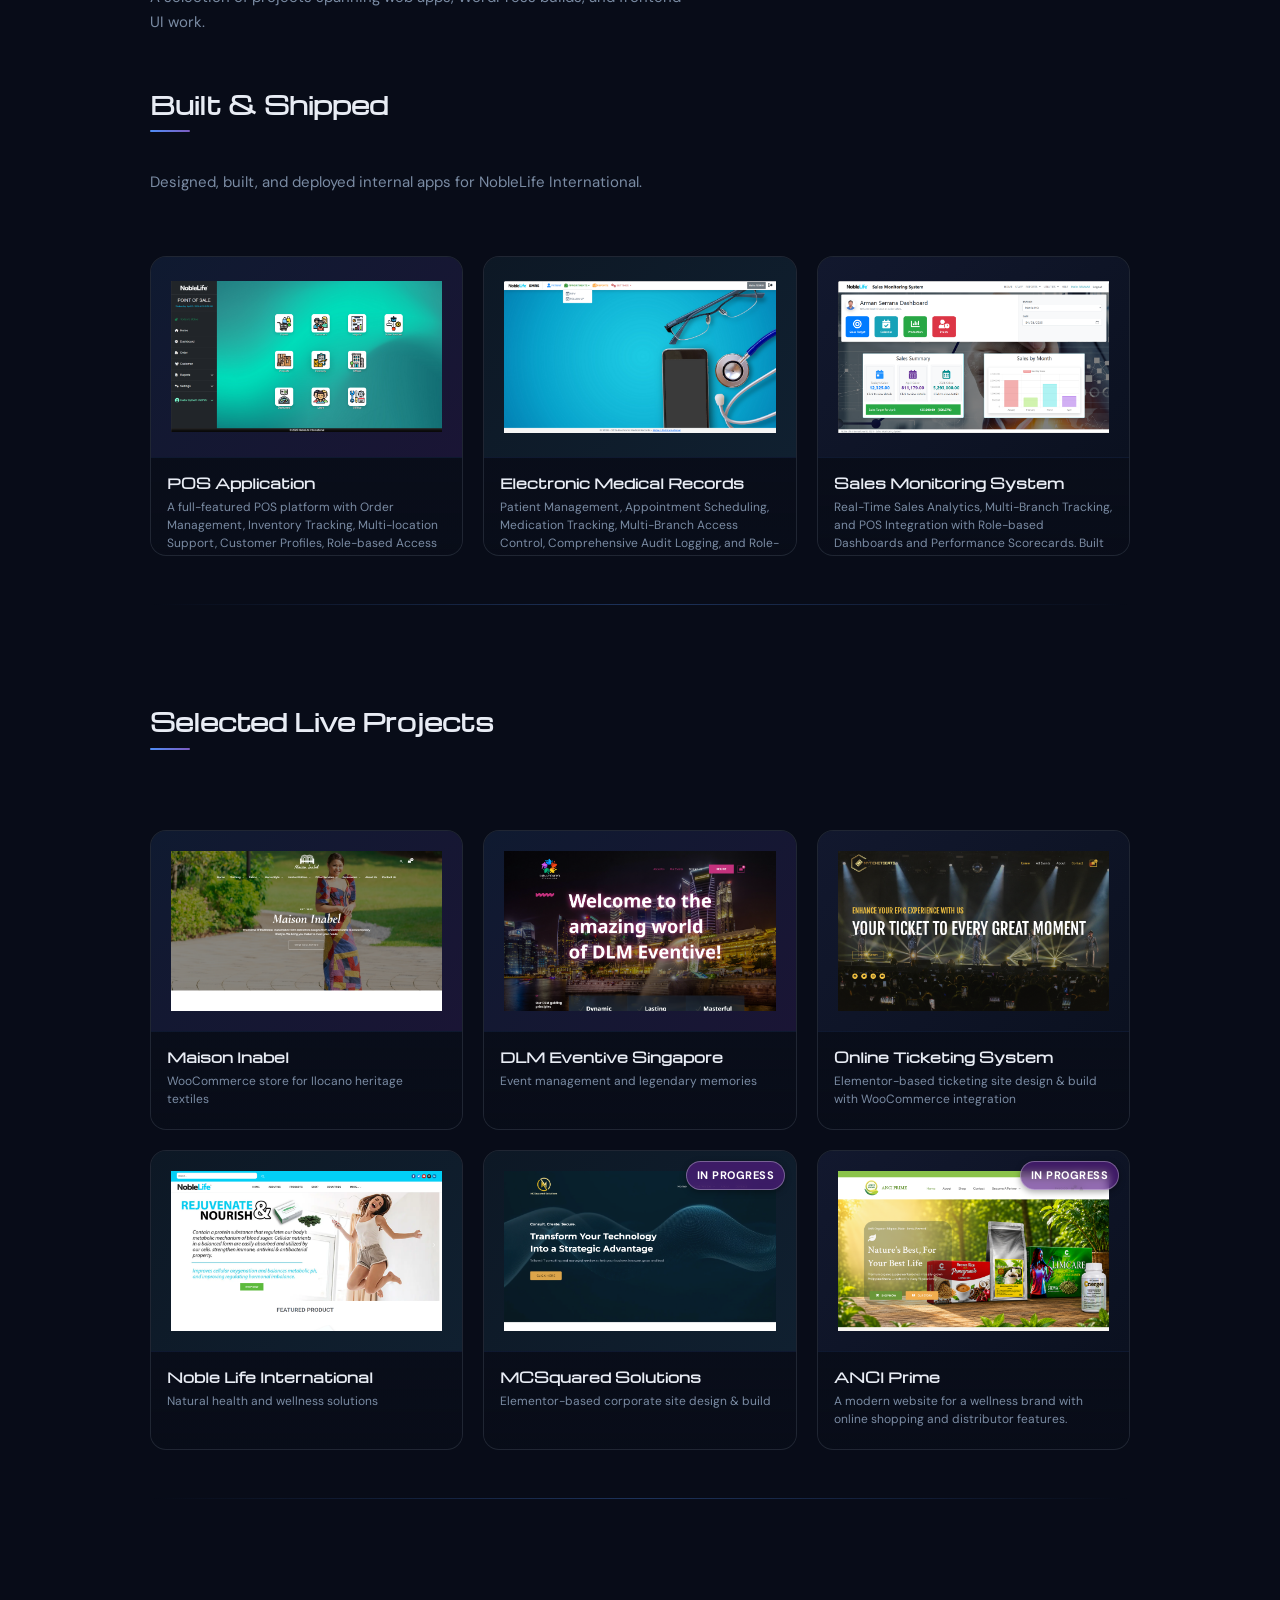
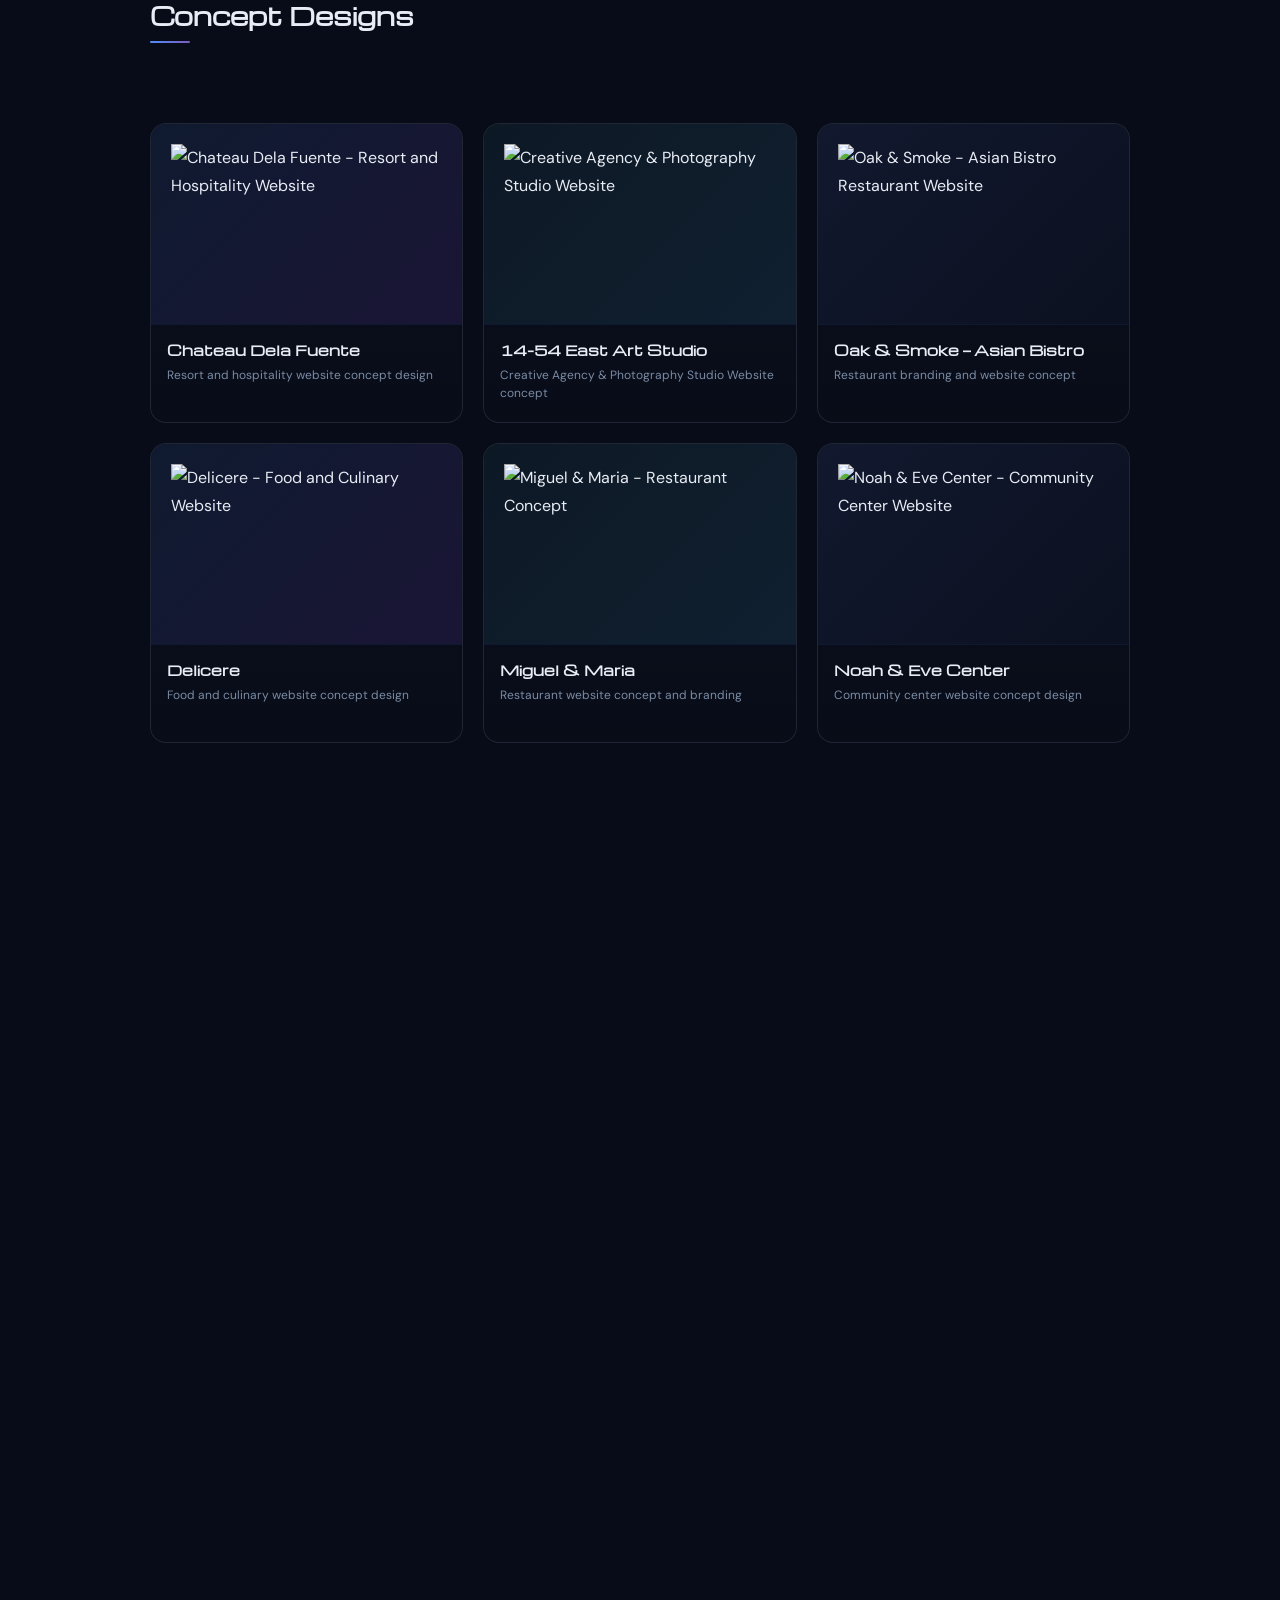
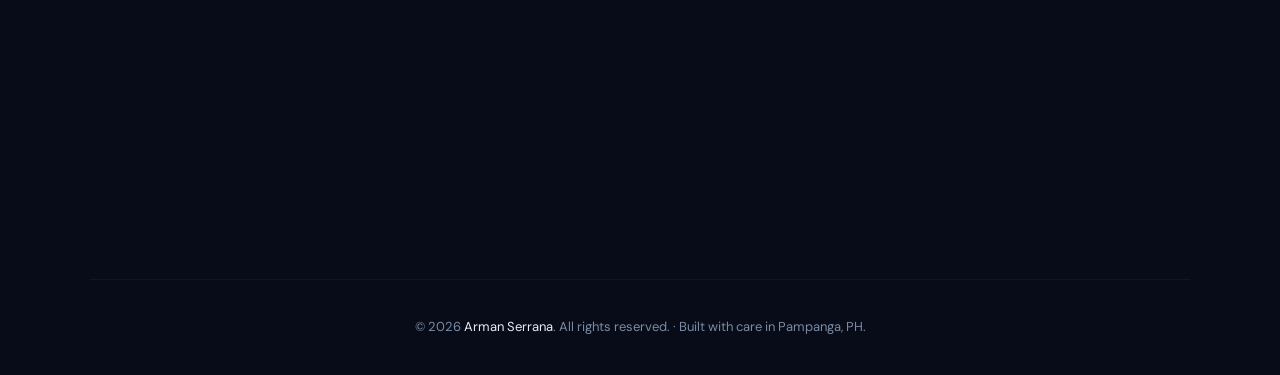
==== commit d177651b: "Upodated Concept Images" ====
--- a/index.html
+++ b/index.html
@@ -400,8 +400,8 @@
           <div class="pc rv d1">
             <div class="pci s1">
               <div class="pgb"></div>
-              <div class="pd"><img
-                  src="images/concepts/Screenshot%202026-05-04%20at%2019-44-02%20Chateau%20Dela%20Fuente%20%E2%80%94%20Laiya%20San%20Juan%20Batangas.png"
+              <div class="pd"><img class="pd-pan"
+                  src="images/concepts/Screenshot 2026-07-27 at 21-57-00 Chateau Dela Fuente — Laiya San Juan Batangas.png"
                   alt="Chateau Dela Fuente - Resort and Hospitality Website" loading="lazy"></div>
             </div>
             <div class="po">
@@ -410,18 +410,18 @@
             </div>
           </div>
         </a>
-        <a href="https://dbbc-1.vercel.app/" target="_blank" rel="noopener noreferrer"
+        <a href="https://website-065b31c9.vys.thg.mybluehost.me/" target="_blank" rel="noopener noreferrer"
           style="text-decoration: none; color: inherit;">
           <div class="pc rv d2">
             <div class="pci s2">
               <div class="pgb"></div>
-              <div class="pd"><img
-                  src="images/concepts/Screenshot%202026-05-04%20at%2019-45-29%20Dayspring%20Baptist%20College%20-%20Philippines.png"
-                  alt="Dayspring Baptist College - Educational Website" loading="lazy"></div>
-            </div>
-            <div class="po">
-              <h4>Dayspring Baptist College</h4>
-              <p>Educational institution website concept</p>
+              <div class="pd"><img class="pd-pan"
+                  src="images/concepts/Screenshot 2026-07-25 at 13-08-48 14-54 East Art Studio — Photography.png"
+                  alt="Creative Agency & Photography Studio Website" loading="lazy"></div>
+            </div>
+            <div class="po">
+              <h4>14-54 East Art Studio</h4>
+              <p>Creative Agency & Photography Studio Website concept</p>
             </div>
           </div>
         </a>
@@ -430,8 +430,8 @@
           <div class="pc rv d3">
             <div class="pci s3">
               <div class="pgb"></div>
-              <div class="pd"><img
-                  src="images/concepts/Screenshot%202026-05-04%20at%2019-46-22%20Oak%20&%20Smoke%20-%20Binchotan%20Grill%20%C2%B7%20Asian%20Bistro.png"
+              <div class="pd"><img class="pd-pan"
+                  src="images/concepts/Screenshot 2026-07-27 at 21-59-04 Oak & Smoke - Binchotan Grill · Asian Bistro.png"
                   alt="Oak & Smoke - Asian Bistro Restaurant Website" loading="lazy"></div>
             </div>
             <div class="po">
@@ -445,7 +445,7 @@
           <div class="pc rv d1">
             <div class="pci s1">
               <div class="pgb"></div>
-              <div class="pd"><img src="images/concepts/Screenshot%202026-05-04%20at%2019-47-37%20Delicere.png"
+              <div class="pd"><img class="pd-pan" src="images/concepts/Screenshot 2026-07-27 at 22-00-31 Delicere.png"
                   alt="Delicere - Food and Culinary Website" loading="lazy"></div>
             </div>
             <div class="po">
@@ -459,8 +459,8 @@
           <div class="pc rv d2">
             <div class="pci s2">
               <div class="pgb"></div>
-              <div class="pd"><img
-                  src="images/concepts/Screenshot%202026-05-04%20at%2019-49-16%20Miguel%20&%20Maria%20%E2%80%94%20Where%20Comfort%20Starts.png"
+              <div class="pd"><img class="pd-pan"
+                  src="images/concepts/Screenshot 2026-07-27 at 22-01-01 Miguel & Maria — Where Comfort Starts.png"
                   alt="Miguel & Maria - Restaurant Concept" loading="lazy"></div>
             </div>
             <div class="po">
@@ -474,8 +474,8 @@
           <div class="pc rv d3">
             <div class="pci s3">
               <div class="pgb"></div>
-              <div class="pd"><img
-                  src="images/concepts/Screenshot%202026-05-04%20at%2019-59-15%20Noah%20&%20Eve%20Center.png"
+              <div class="pd"><img class="pd-pan"
+                  src="images/concepts/Screenshot 2026-07-27 at 22-01-25 Noah & Eve Center.png"
                   alt="Noah & Eve Center - Community Center Website" loading="lazy"></div>
             </div>
             <div class="po">
@@ -489,8 +489,8 @@
           <div class="pc rv d1">
             <div class="pci s1">
               <div class="pgb"></div>
-              <div class="pd"><img
-                  src="images/concepts/Screenshot%202026-05-04%20at%2020-00-18%20Ombu%20Kusina%20%E2%80%94%20Modern%20Filipino%20Cuisine.png"
+              <div class="pd"><img class="pd-pan"
+                  src="images/concepts/Screenshot 2026-07-27 at 22-01-47 Ombu Kusina — Modern Filipino Cuisine.png"
                   alt="Ombu Kusina - Filipino Restaurant Website" loading="lazy"></div>
             </div>
             <div class="po">
@@ -504,8 +504,8 @@
           <div class="pc rv d2">
             <div class="pci s2">
               <div class="pgb"></div>
-              <div class="pd"><img
-                  src="images/concepts/Screenshot%202026-05-04%20at%2020-08-56%20Pillar%20of%20Faith%20Baptist%20Church%20%E2%80%94%20Naperville%20IL.png"
+              <div class="pd"><img class="pd-pan"
+                  src="images/concepts/Screenshot 2026-07-27 at 22-02-15 Pillar of Faith Baptist Church — Naperville IL.png"
                   alt="Pillar of Faith Baptist Church - Church Website" loading="lazy"></div>
             </div>
             <div class="po">
@@ -519,8 +519,8 @@
           <div class="pc rv d3">
             <div class="pci s3">
               <div class="pgb"></div>
-              <div class="pd"><img
-                  src="images/concepts/Screenshot%202026-05-04%20at%2020-10-03%20Asia%20Baptist%20Bible%20College.png"
+              <div class="pd"><img class="pd-pan"
+                  src="images/concepts/Screenshot 2026-07-27 at 22-02-34 Asia Baptist Bible College.png"
                   alt="Asia Baptist Bible College - Educational Institution Website" loading="lazy"></div>
             </div>
             <div class="po">
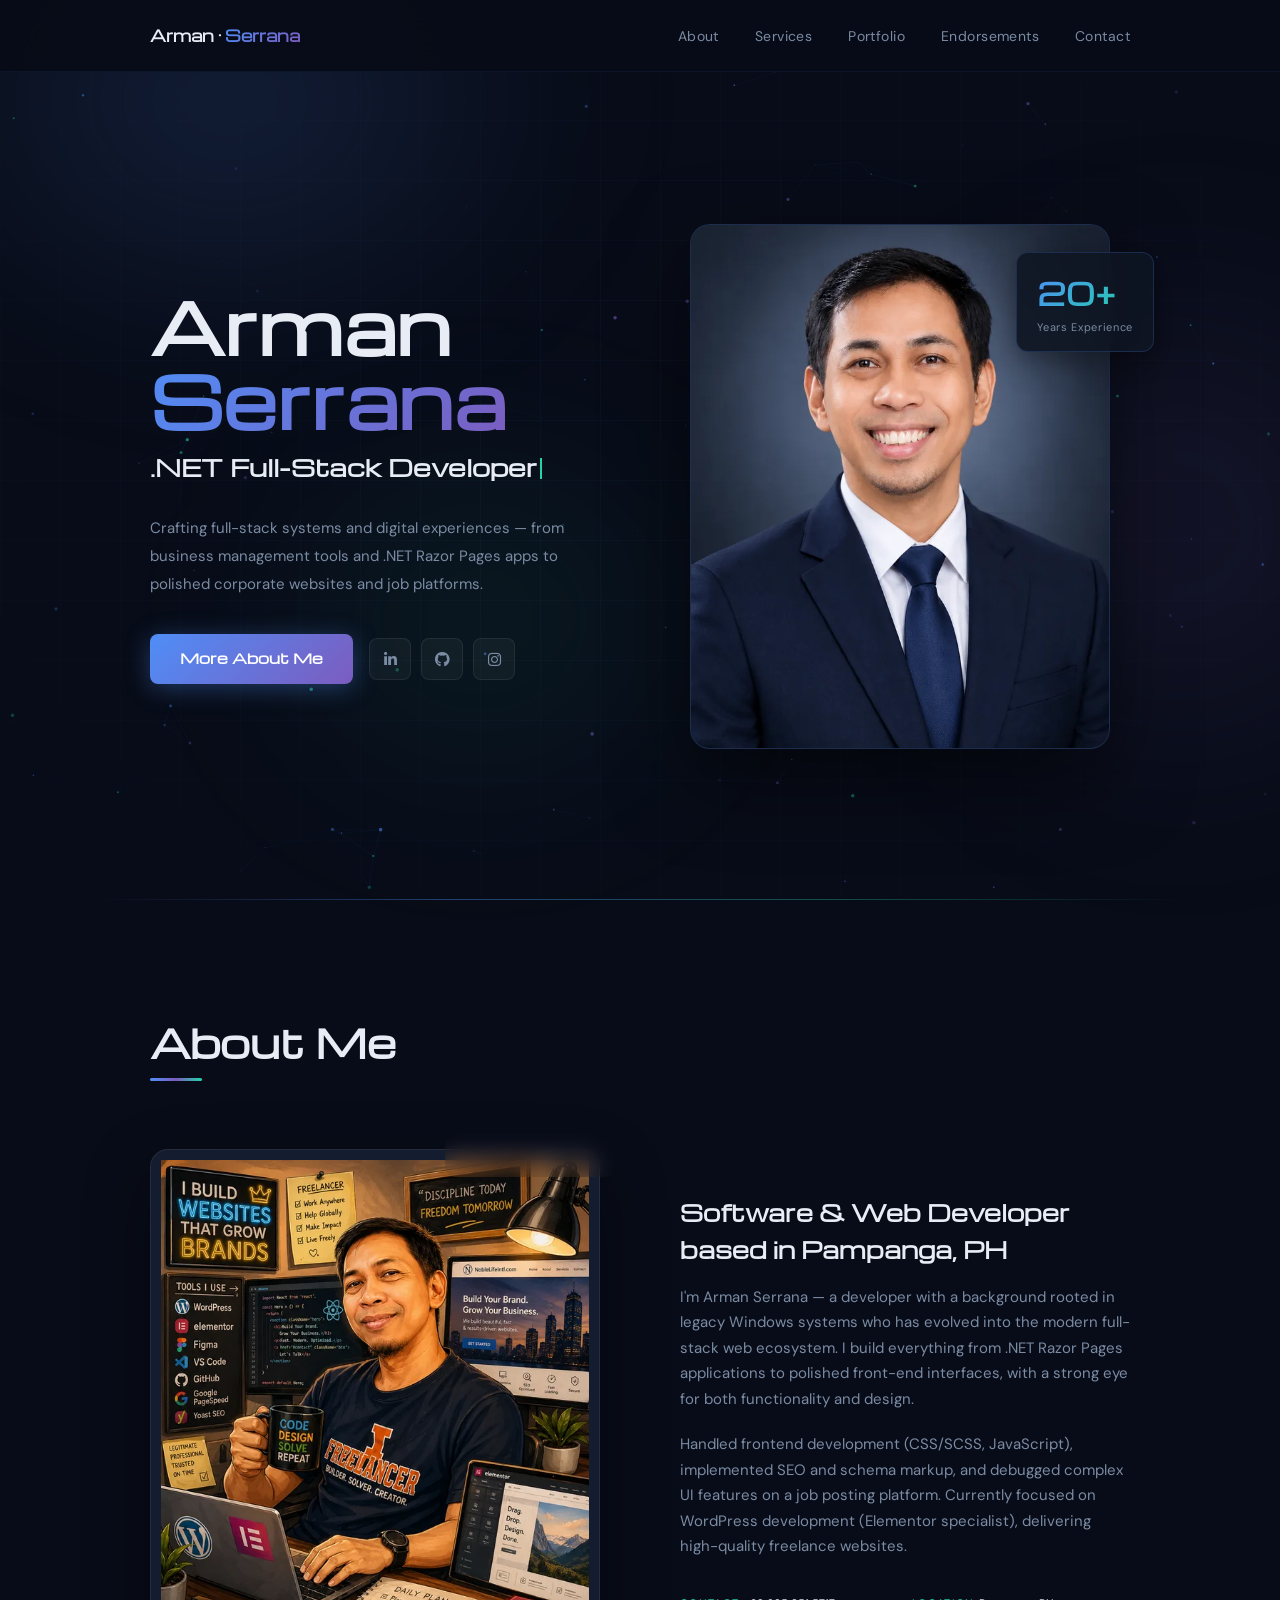
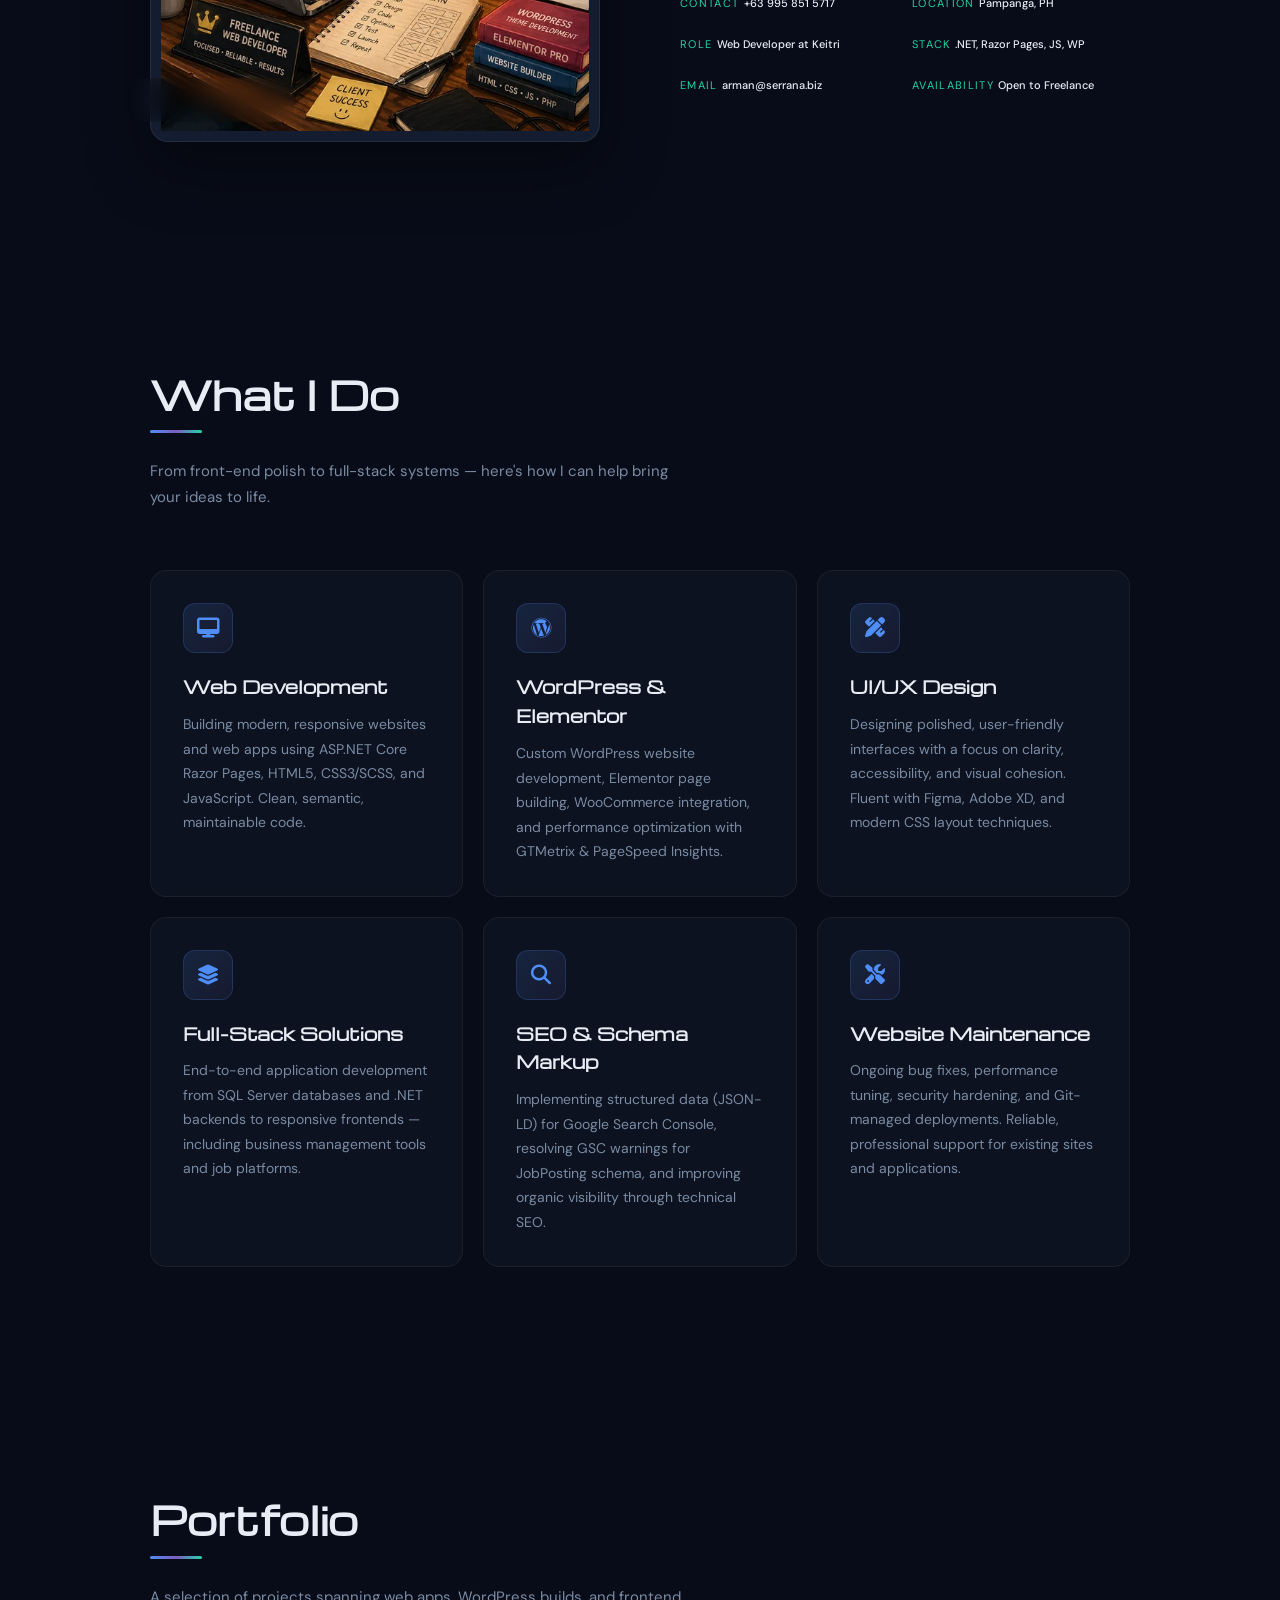
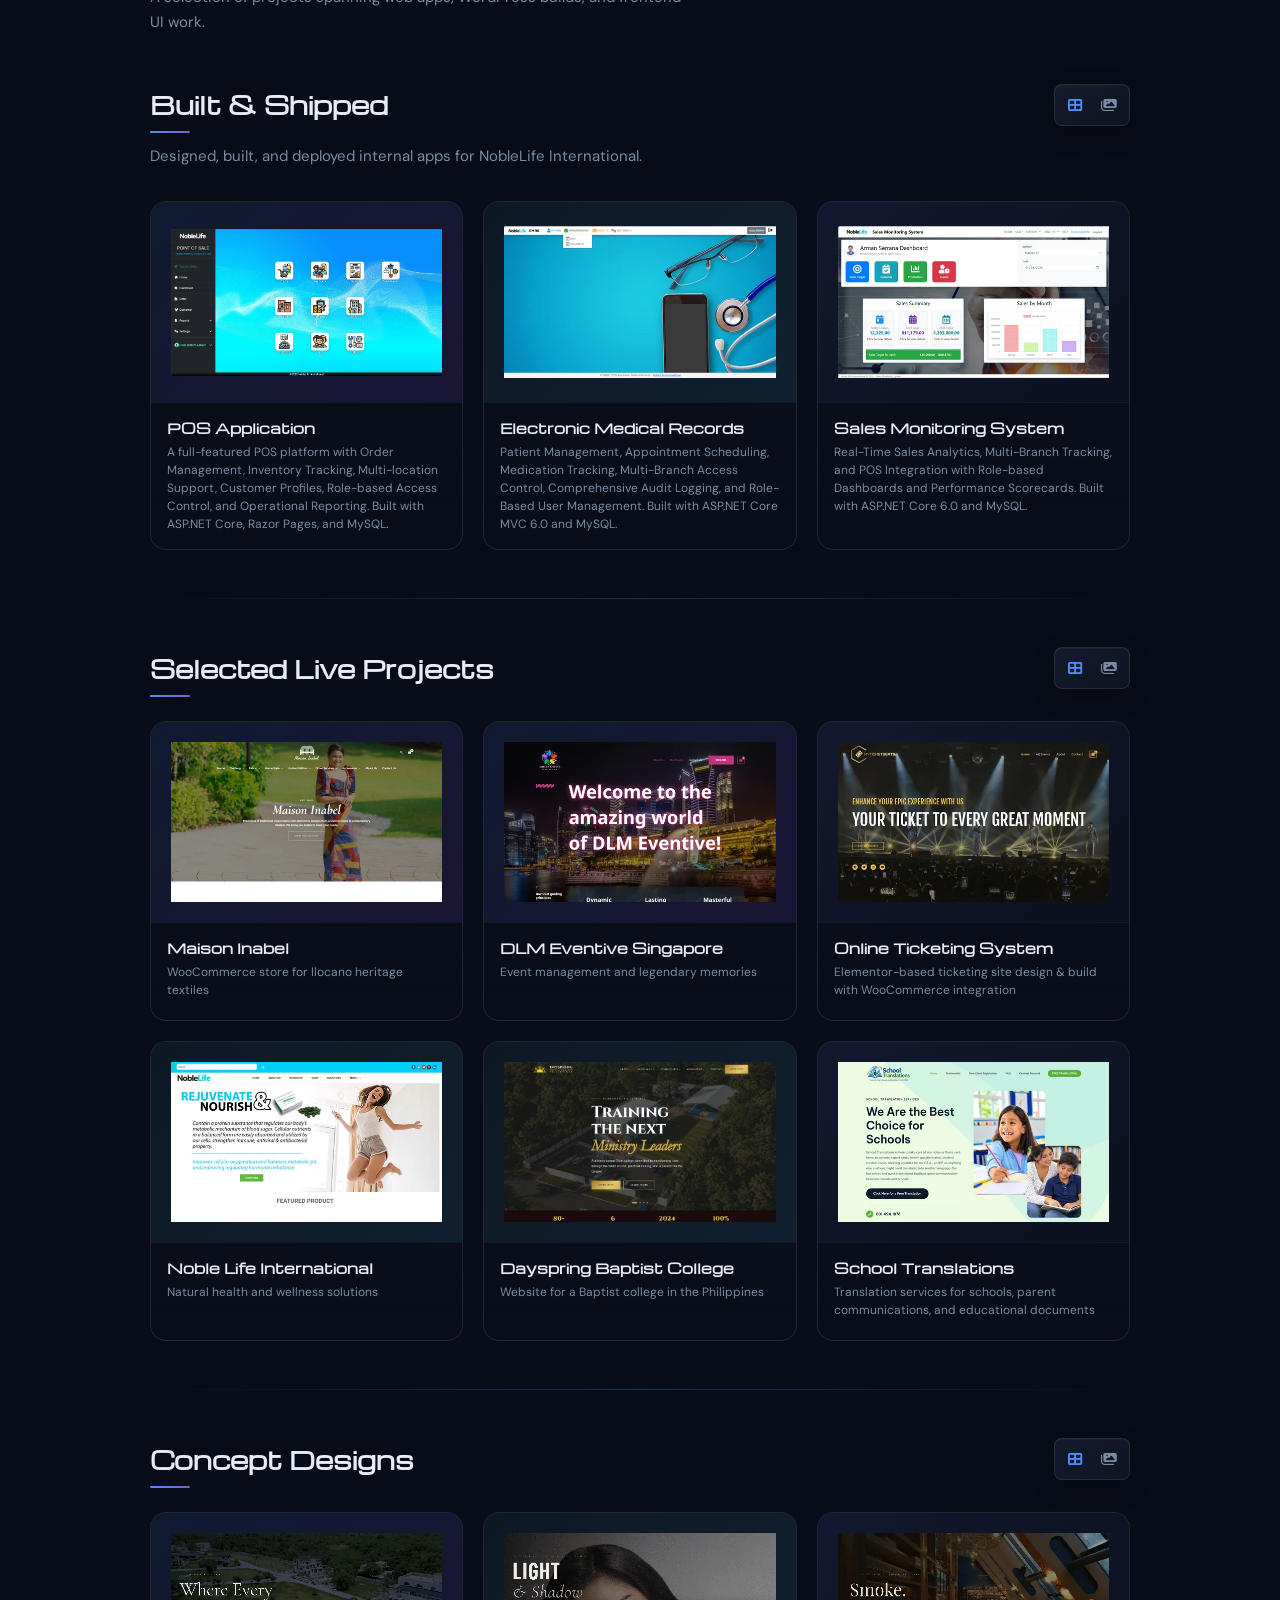
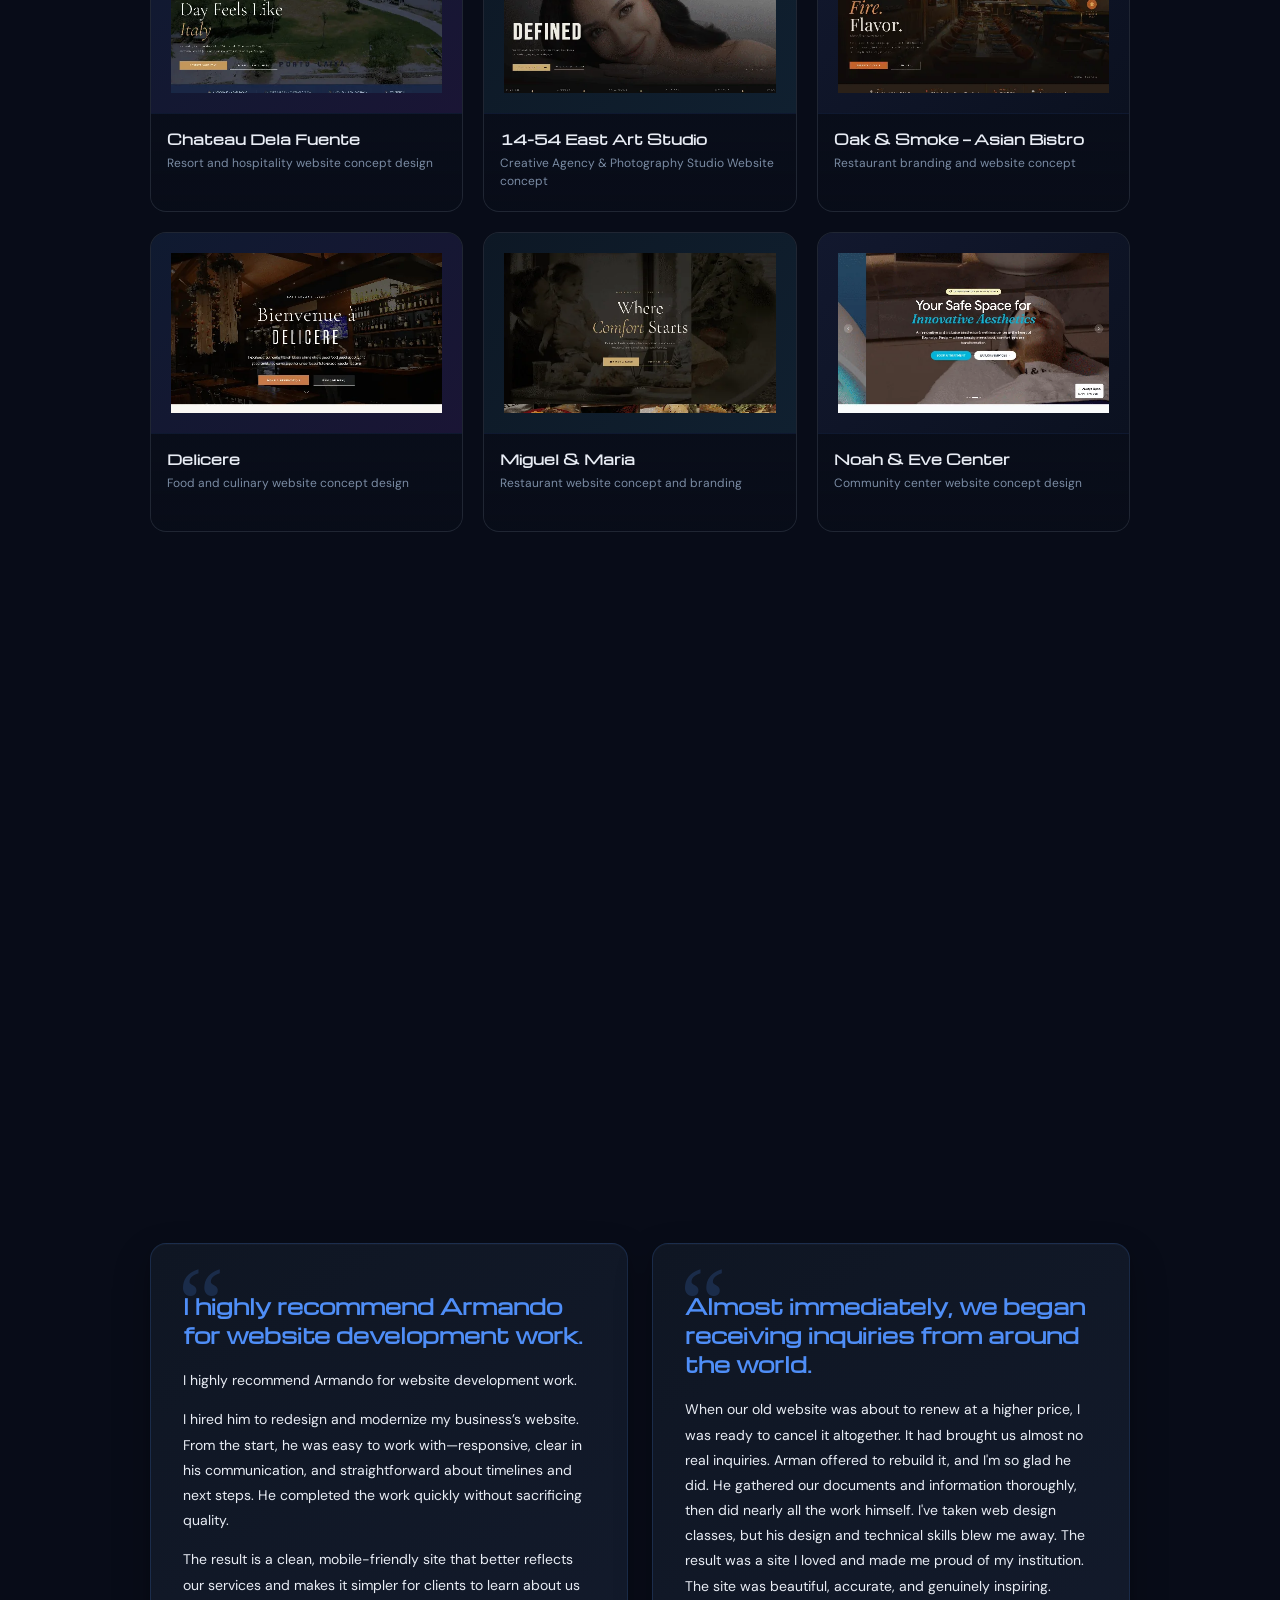
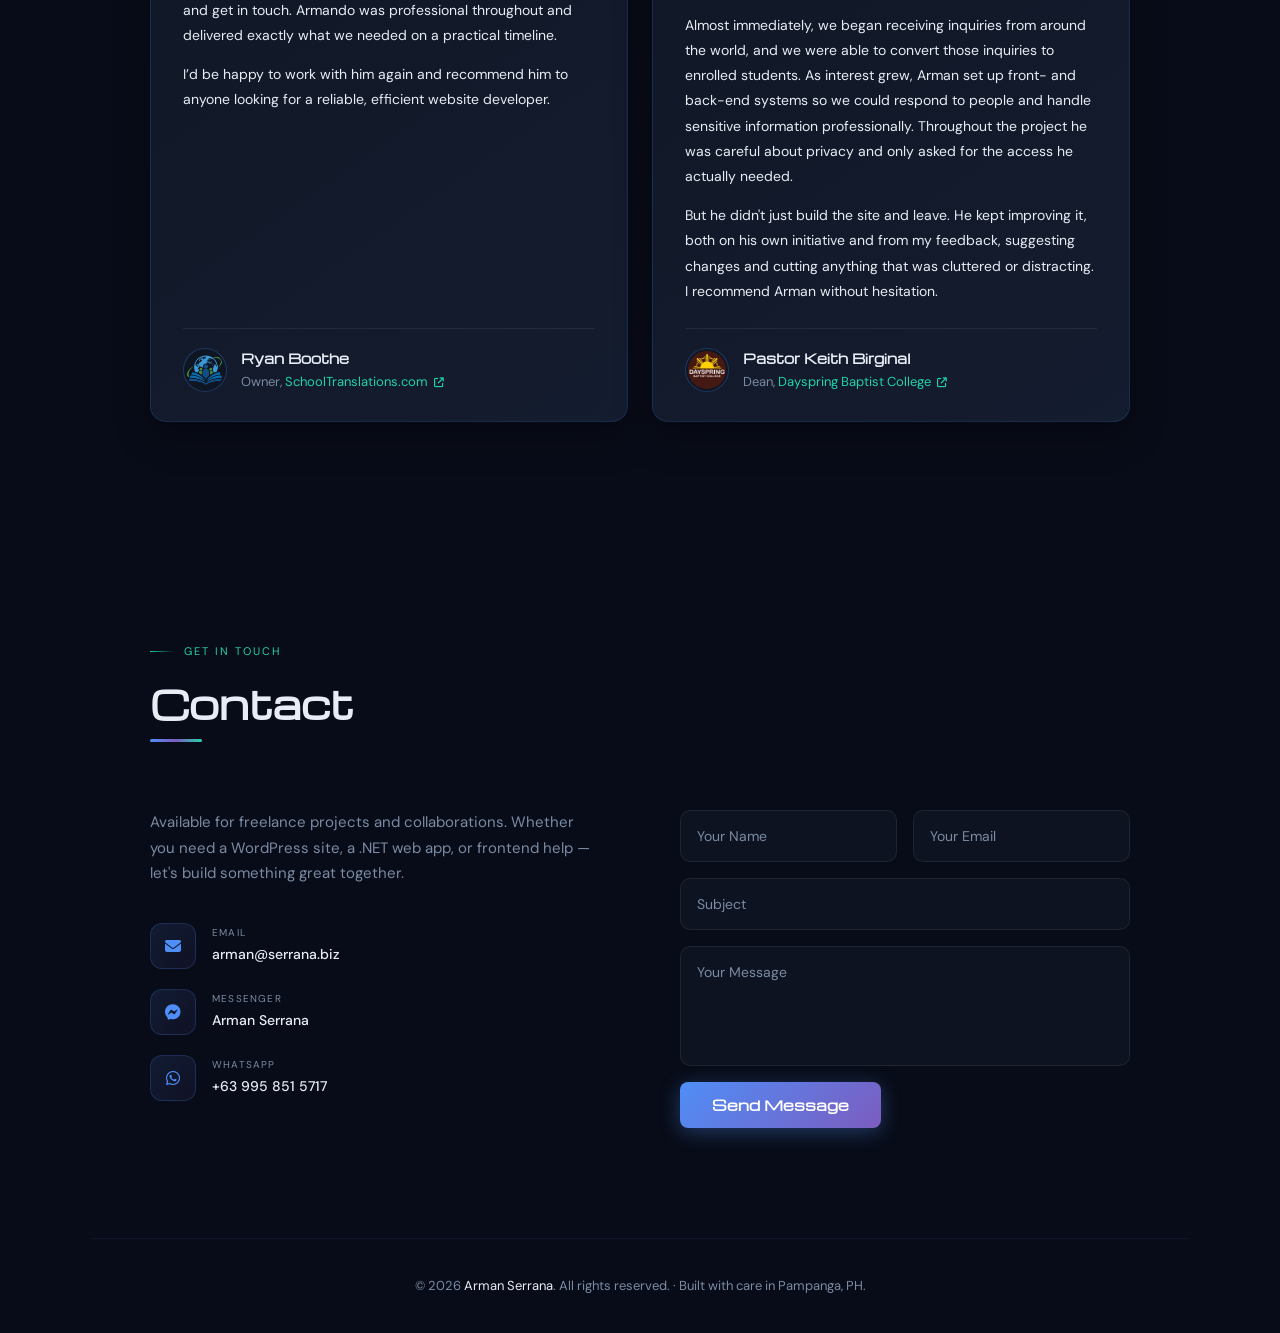
==== commit 1c29e279: "Upgrade - Added Endorsements and Toggle Views" ====
--- a/index.html
+++ b/index.html
@@ -53,6 +53,7 @@
   {
     "@context": "https://schema.org/",
     "@type": "Person",
+    "@id": "https://arman.serrana.biz/#person",
     "name": "Arman Serrana",
     "url": "https://arman.serrana.biz",
     "jobTitle": ".NET Full-Stack Web Developer & WordPress Specialist",
@@ -89,6 +90,35 @@
     "availableLanguage": ["en"]
   }
   </script>
+  <script type="application/ld+json">
+  {
+    "@context": "https://schema.org/",
+    "@graph": [
+      {
+        "@type": "Review",
+        "author": {
+          "@type": "Person",
+          "name": "Ryan Boothe"
+        },
+        "itemReviewed": {
+          "@id": "https://arman.serrana.biz/#person"
+        },
+        "reviewBody": "I highly recommend Armando for website development work. I hired him to redesign and modernize my business’s website. From the start, he was easy to work with—responsive, clear in his communication, and straightforward about timelines and next steps. He completed the work quickly without sacrificing quality. The result is a clean, mobile-friendly site that better reflects our services and makes it simpler for clients to learn about us and get in touch. Armando was professional throughout and delivered exactly what we needed on a practical timeline. I’d be happy to work with him again and recommend him to anyone looking for a reliable, efficient website developer."
+      },
+      {
+        "@type": "Review",
+        "author": {
+          "@type": "Person",
+          "name": "Pastor Keith Birginal"
+        },
+        "itemReviewed": {
+          "@id": "https://arman.serrana.biz/#person"
+        },
+        "reviewBody": "When our old website was about to renew at a higher price, I was ready to cancel it altogether. It had brought us almost no real inquiries. Arman offered to rebuild it, and I'm so glad he did. He gathered our documents and information thoroughly, then did nearly all the work himself. I've taken web design classes, but his design and technical skills blew me away. The result was a site I loved and made me proud of my institution. The site was beautiful, accurate, and genuinely inspiring. Almost immediately, we began receiving inquiries from around the world, and we were able to convert those inquiries to enrolled students. As interest grew, Arman set up front- and back-end systems so we could respond to people and handle sensitive information professionally. Throughout the project he was careful about privacy and only asked for the access he actually needed. But he didn't just build the site and leave. He kept improving it, both on his own initiative and from my feedback, suggesting changes and cutting anything that was cluttered or distracting. I recommend Arman without hesitation."
+      }
+    ]
+  }
+  </script>
 </head>
 
 <body>
@@ -119,6 +149,7 @@
         <li><a href="#about">About</a></li>
         <li><a href="#services">Services</a></li>
         <li><a href="#portfolio">Portfolio</a></li>
+        <li><a href="#endorsements">Endorsements</a></li>
         <li><a href="#contact">Contact</a></li>
       </ul>
     </div>
@@ -130,6 +161,7 @@
       <li><a href="#about" data-section="about" title="About"><i class="fas fa-user"></i></a></li>
       <li><a href="#services" data-section="services" title="Services"><i class="fas fa-briefcase"></i></a></li>
       <li><a href="#portfolio" data-section="portfolio" title="Portfolio"><i class="fas fa-th-large"></i></a></li>
+      <li><a href="#endorsements" data-section="endorsements" title="Endorsements"><i class="fas fa-quote-left"></i></a></li>
       <li><a href="#contact" data-section="contact" title="Contact"><i class="fas fa-envelope"></i></a></li>
     </ul>
   </nav>
@@ -156,8 +188,9 @@
       </div>
       <div class="himg">
         <div class="hframe">
-          <img src="images/me.jpg" alt="Arman Serrana - Full-Stack Web Developer and .NET Specialist" width="420"
-            height="525" loading="lazy" style="width:100%; height:100%; object-fit:cover;">
+          <img src="images/me.webp" alt="Arman Serrana - Full-Stack Web Developer and .NET Specialist" width="420"
+            height="525" loading="eager" fetchpriority="high" decoding="async"
+            style="width:100%; height:100%; object-fit:cover;">
         </div>
         <div class="hstat">
           <div class="num">20+</div>
@@ -172,8 +205,8 @@
       <h2 class="stit rv d1">About Me</h2>
       <div class="agrid">
         <div class="aiwrap rv d1">
-          <div class="ai"><img src="images/arman-programmer.png" alt="Arman Serrana - Programmer and Web Developer"
-              width="400" height="400" loading="lazy"></div>
+          <div class="ai"><img src="images/arman-programmer.webp" alt="Arman Serrana - Programmer and Web Developer"
+              width="400" height="400" loading="lazy" decoding="async"></div>
           <div class="abadge ab1"><i class="fas fa-check-circle"></i> .NET &amp; Razor Pages</div>
           <div class="abadge ab2"><i class="fab fa-wordpress"></i> WordPress Expert</div>
         </div>
@@ -250,14 +283,27 @@
       <p class="ssub rv d2">A selection of projects spanning web apps, WordPress builds, and frontend UI work.</p>
 
       <!-- Built & Shipped -->
-      <h3 class="subsection-title rv d1">Built & Shipped</h3>
-      <p class="ssub rv d2">Designed, built, and deployed internal apps for NobleLife International.</p>
-      <div class="pgrid">
+      <div class="portfolio-group" data-portfolio-group data-group-key="built-shipped">
+        <div class="portfolio-group-heading">
+          <h3 class="subsection-title rv d1">Built & Shipped</h3>
+          <div class="portfolio-view-toggle" role="group" aria-label="Change view for Built &amp; Shipped">
+            <button class="portfolio-view-button" type="button" data-view="grid" aria-label="Grid view"
+              title="Grid view" aria-pressed="true">
+              <i class="fas fa-th-large" aria-hidden="true"></i>
+            </button>
+            <button class="portfolio-view-button" type="button" data-view="carousel" aria-label="Carousel view"
+              title="Carousel view" aria-pressed="false">
+              <i class="fas fa-images" aria-hidden="true"></i>
+            </button>
+          </div>
+        </div>
+        <p class="ssub rv d2">Designed, built, and deployed internal apps for NobleLife International.</p>
+        <div class="pgrid">
         <div class="pc rv d1">
           <div class="pci s1">
             <div class="pgb"></div>
-            <div class="pd"><img src="images/apps/pos.png" alt="POS Application - Full-featured Point of Sale System"
-                loading="lazy"></div>
+            <div class="pd"><img src="images/apps/pos.webp" alt="POS Application - Full-featured Point of Sale System"
+                loading="lazy" decoding="async"></div>
           </div>
           <div class="po">
             <h4>POS Application</h4>
@@ -270,8 +316,8 @@
         <div class="pc rv d2">
           <div class="pci s2">
             <div class="pgb"></div>
-            <div class="pd"><img src="images/apps/emrs.png" alt="Electronic Medical Records System - Patient Management"
-                loading="lazy"></div>
+            <div class="pd"><img src="images/apps/emrs.webp" alt="Electronic Medical Records System - Patient Management"
+                loading="lazy" decoding="async"></div>
           </div>
           <div class="po">
             <h4>Electronic Medical Records</h4>
@@ -283,8 +329,8 @@
         <div class="pc rv d3">
           <div class="pci s3">
             <div class="pgb"></div>
-            <div class="pd"><img src="images/apps/sms.png" alt="Sales Monitoring System - Real-Time Analytics"
-                loading="lazy"></div>
+            <div class="pd"><img src="images/apps/sms.webp" alt="Sales Monitoring System - Real-Time Analytics"
+                loading="lazy" decoding="async"></div>
           </div>
           <div class="po">
             <h4>Sales Monitoring System</h4>
@@ -292,20 +338,34 @@
               Performance Scorecards. Built with ASP.NET Core 6.0 and MySQL.</p>
           </div>
         </div>
+        </div>
       </div>
 
       <div class="section-separator"></div>
 
       <!-- Live Projects -->
-      <h3 class="subsection-title rv d1">Selected Live Projects</h3>
-      <div class="pgrid">
+      <div class="portfolio-group" data-portfolio-group data-group-key="live-projects">
+        <div class="portfolio-group-heading">
+          <h3 class="subsection-title rv d1">Selected Live Projects</h3>
+          <div class="portfolio-view-toggle" role="group" aria-label="Change view for Selected Live Projects">
+            <button class="portfolio-view-button" type="button" data-view="grid" aria-label="Grid view"
+              title="Grid view" aria-pressed="true">
+              <i class="fas fa-th-large" aria-hidden="true"></i>
+            </button>
+            <button class="portfolio-view-button" type="button" data-view="carousel" aria-label="Carousel view"
+              title="Carousel view" aria-pressed="false">
+              <i class="fas fa-images" aria-hidden="true"></i>
+            </button>
+          </div>
+        </div>
+        <div class="pgrid">
         <a href="https://maisoninabel.com" target="_blank" rel="noopener noreferrer"
           style="text-decoration: none; color: inherit;">
           <div class="pc rv d1">
             <div class="pci s1">
               <div class="pgb"></div>
-              <div class="pd"><img class="pd-pan" src="images/work-live/maisoninabel.png"
-                  alt="Maison Inabel - WooCommerce Heritage Textiles Store" loading="lazy"></div>
+              <div class="pd"><img class="pd-pan" src="images/work-live/maisoninabel.webp"
+                  alt="Maison Inabel - WooCommerce Heritage Textiles Store" loading="lazy" decoding="async"></div>
             </div>
             <div class="po">
               <h4>Maison Inabel</h4>
@@ -318,8 +378,8 @@
           <div class="pc rv d1">
             <div class="pci s1">
               <div class="pgb"></div>
-              <div class="pd"><img class="pd-pan" src="images/work-live/dlm.png"
-                  alt="DLM Eventive Singapore - Events Management Website" loading="lazy"></div>
+              <div class="pd"><img class="pd-pan" src="images/work-live/dlm.webp"
+                  alt="DLM Eventive Singapore - Events Management Website" loading="lazy" decoding="async"></div>
             </div>
             <div class="po">
               <h4>DLM Eventive Singapore</h4>
@@ -333,8 +393,8 @@
           <div class="pc rv d3">
             <div class="pci s3">
               <div class="pgb"></div>
-              <div class="pd"><img class="pd-pan" src="images/work-live/mts.png"
-                  alt="My Ticket Seats - Online Ticketing Platform" loading="lazy"></div>
+              <div class="pd"><img class="pd-pan" src="images/work-live/mts.webp"
+                  alt="My Ticket Seats - Online Ticketing Platform" loading="lazy" decoding="async"></div>
             </div>
             <div class="po">
               <h4>Online Ticketing System</h4>
@@ -348,8 +408,8 @@
           <div class="pc rv d2">
             <div class="pci s2">
               <div class="pgb"></div>
-              <div class="pd"><img class="pd-pan" src="images/work-live/noblelife.png"
-                  alt="Noble Life International - Natural Health Products" loading="lazy"></div>
+              <div class="pd"><img class="pd-pan" src="images/work-live/noblelife.webp"
+                  alt="Noble Life International - Natural Health Products" loading="lazy" decoding="async"></div>
             </div>
             <div class="po">
               <h4>Noble Life International</h4>
@@ -357,51 +417,65 @@
             </div>
           </div>
         </a>
-        <a href="https://mcsqsolutions.com/" target="_blank" rel="noopener noreferrer"
+        <a href="https://www.dayspringbaptistcollege.com/" target="_blank" rel="noopener noreferrer"
           style="text-decoration: none; color: inherit;">
           <div class="pc rv d2">
             <div class="pci s2">
               <div class="pgb"></div>
-              <div class="pd"><img class="pd-pan" src="images/work-live/mcsqsolutions.png"
-                  alt="MCSquared Solutions - Corporate Website" loading="lazy"></div>
-
-            </div>
-            <div class="po">
-              <h4>MCSquared Solutions</h4>
-              <p>Elementor-based corporate site design &amp; build </p>
-              <span class="badge badge-progress">In Progress</span>
-            </div>
-          </div>
-        </a>
-        <a href="https://anciprime.com/" target="_blank" rel="noopener noreferrer"
+              <div class="pd"><img class="pd-pan" src="images/work-live/dayspringbaptistcollege.com.webp"
+                  alt="Dayspring Baptist College - Philippines" loading="lazy" decoding="async"></div>
+
+            </div>
+            <div class="po">
+              <h4>Dayspring Baptist College</h4>
+              <p>Website for a Baptist college in the Philippines</p>
+            </div>
+          </div>
+        </a>
+        <a href="https://schooltranslations.com/" target="_blank" rel="noopener noreferrer"
           style="text-decoration: none; color: inherit;">
           <div class="pc rv d3">
             <div class="pci s3">
               <div class="pgb"></div>
-              <div class="pd"><img class="pd-pan" src="images/work-live/anci-prime.png" alt="ANCI Prime" loading="lazy">
+              <div class="pd"><img class="pd-pan" src="images/work-live/schooltranslations.webp"
+                  alt="School Translations - School communication and translation services" loading="lazy"
+                  decoding="async">
               </div>
             </div>
             <div class="po">
-              <h4>ANCI Prime</h4>
-              <span class="badge badge-progress">In Progress</span>
-              <p>A modern website for a wellness brand with online shopping and distributor features.</p>
-            </div>
-          </div>
-        </a>
+              <h4>School Translations</h4>
+              <p>Translation services for schools, parent communications, and educational documents</p>
+            </div>
+          </div>
+        </a>
+        </div>
       </div>
 
       <div class="section-separator"></div>
 
       <!-- Concept Designs -->
-      <h3 class="subsection-title rv d1">Concept Designs</h3>
-      <div class="pgrid">
+      <div class="portfolio-group" data-portfolio-group data-group-key="concept-designs">
+        <div class="portfolio-group-heading">
+          <h3 class="subsection-title rv d1">Concept Designs</h3>
+          <div class="portfolio-view-toggle" role="group" aria-label="Change view for Concept Designs">
+            <button class="portfolio-view-button" type="button" data-view="grid" aria-label="Grid view"
+              title="Grid view" aria-pressed="true">
+              <i class="fas fa-th-large" aria-hidden="true"></i>
+            </button>
+            <button class="portfolio-view-button" type="button" data-view="carousel" aria-label="Carousel view"
+              title="Carousel view" aria-pressed="false">
+              <i class="fas fa-images" aria-hidden="true"></i>
+            </button>
+          </div>
+        </div>
+        <div class="pgrid">
         <a href="http://chateaudelafuente.serrana.biz/" target="_blank" rel="noopener noreferrer"
           style="text-decoration: none; color: inherit;">
           <div class="pc rv d1">
             <div class="pci s1">
               <div class="pgb"></div>
-              <div class="pd"><img class="pd-pan"
-                  src="images/concepts/Screenshot 2026-07-27 at 21-57-00 Chateau Dela Fuente — Laiya San Juan Batangas.png"
+              <div class="pd"><img class="pd-pan" width="1857" height="11502" decoding="async"
+                  src="images/concepts/Screenshot 2026-07-27 at 21-57-00 Chateau Dela Fuente — Laiya San Juan Batangas.webp"
                   alt="Chateau Dela Fuente - Resort and Hospitality Website" loading="lazy"></div>
             </div>
             <div class="po">
@@ -415,8 +489,8 @@
           <div class="pc rv d2">
             <div class="pci s2">
               <div class="pgb"></div>
-              <div class="pd"><img class="pd-pan"
-                  src="images/concepts/Screenshot 2026-07-25 at 13-08-48 14-54 East Art Studio — Photography.png"
+              <div class="pd"><img class="pd-pan" width="1857" height="10067" decoding="async"
+                  src="images/concepts/Screenshot 2026-07-25 at 13-08-48 14-54 East Art Studio — Photography.webp"
                   alt="Creative Agency & Photography Studio Website" loading="lazy"></div>
             </div>
             <div class="po">
@@ -430,8 +504,8 @@
           <div class="pc rv d3">
             <div class="pci s3">
               <div class="pgb"></div>
-              <div class="pd"><img class="pd-pan"
-                  src="images/concepts/Screenshot 2026-07-27 at 21-59-04 Oak & Smoke - Binchotan Grill · Asian Bistro.png"
+              <div class="pd"><img class="pd-pan" width="1857" height="9601" decoding="async"
+                  src="images/concepts/Screenshot 2026-07-27 at 21-59-04 Oak & Smoke - Binchotan Grill · Asian Bistro.webp"
                   alt="Oak & Smoke - Asian Bistro Restaurant Website" loading="lazy"></div>
             </div>
             <div class="po">
@@ -445,7 +519,8 @@
           <div class="pc rv d1">
             <div class="pci s1">
               <div class="pgb"></div>
-              <div class="pd"><img class="pd-pan" src="images/concepts/Screenshot 2026-07-27 at 22-00-31 Delicere.png"
+              <div class="pd"><img class="pd-pan" width="1857" height="11548" decoding="async"
+                  src="images/concepts/Screenshot 2026-07-27 at 22-00-31 Delicere.webp"
                   alt="Delicere - Food and Culinary Website" loading="lazy"></div>
             </div>
             <div class="po">
@@ -459,8 +534,8 @@
           <div class="pc rv d2">
             <div class="pci s2">
               <div class="pgb"></div>
-              <div class="pd"><img class="pd-pan"
-                  src="images/concepts/Screenshot 2026-07-27 at 22-01-01 Miguel & Maria — Where Comfort Starts.png"
+              <div class="pd"><img class="pd-pan" width="1857" height="7898" decoding="async"
+                  src="images/concepts/Screenshot 2026-07-27 at 22-01-01 Miguel & Maria — Where Comfort Starts.webp"
                   alt="Miguel & Maria - Restaurant Concept" loading="lazy"></div>
             </div>
             <div class="po">
@@ -474,8 +549,8 @@
           <div class="pc rv d3">
             <div class="pci s3">
               <div class="pgb"></div>
-              <div class="pd"><img class="pd-pan"
-                  src="images/concepts/Screenshot 2026-07-27 at 22-01-25 Noah & Eve Center.png"
+              <div class="pd"><img class="pd-pan" width="1857" height="8442" decoding="async"
+                  src="images/concepts/Screenshot 2026-07-27 at 22-01-25 Noah & Eve Center.webp"
                   alt="Noah & Eve Center - Community Center Website" loading="lazy"></div>
             </div>
             <div class="po">
@@ -489,8 +564,8 @@
           <div class="pc rv d1">
             <div class="pci s1">
               <div class="pgb"></div>
-              <div class="pd"><img class="pd-pan"
-                  src="images/concepts/Screenshot 2026-07-27 at 22-01-47 Ombu Kusina — Modern Filipino Cuisine.png"
+              <div class="pd"><img class="pd-pan" width="1857" height="6608" decoding="async"
+                  src="images/concepts/Screenshot 2026-07-27 at 22-01-47 Ombu Kusina — Modern Filipino Cuisine.webp"
                   alt="Ombu Kusina - Filipino Restaurant Website" loading="lazy"></div>
             </div>
             <div class="po">
@@ -504,8 +579,8 @@
           <div class="pc rv d2">
             <div class="pci s2">
               <div class="pgb"></div>
-              <div class="pd"><img class="pd-pan"
-                  src="images/concepts/Screenshot 2026-07-27 at 22-02-15 Pillar of Faith Baptist Church — Naperville IL.png"
+              <div class="pd"><img class="pd-pan" width="1857" height="8072" decoding="async"
+                  src="images/concepts/Screenshot 2026-07-27 at 22-02-15 Pillar of Faith Baptist Church — Naperville IL.webp"
                   alt="Pillar of Faith Baptist Church - Church Website" loading="lazy"></div>
             </div>
             <div class="po">
@@ -519,8 +594,8 @@
           <div class="pc rv d3">
             <div class="pci s3">
               <div class="pgb"></div>
-              <div class="pd"><img class="pd-pan"
-                  src="images/concepts/Screenshot 2026-07-27 at 22-02-34 Asia Baptist Bible College.png"
+              <div class="pd"><img class="pd-pan" width="1857" height="7037" decoding="async"
+                  src="images/concepts/Screenshot 2026-07-27 at 22-02-34 Asia Baptist Bible College.webp"
                   alt="Asia Baptist Bible College - Educational Institution Website" loading="lazy"></div>
             </div>
             <div class="po">
@@ -529,6 +604,48 @@
             </div>
           </div>
         </a>
+      </div>
+      </div>
+    </section>
+
+    <!-- CLIENT ENDORSEMENTS -->
+    <section id="endorsements">
+      <h2 class="stit rv d1">Client Endorsements</h2>
+      <p class="ssub rv d2">What clients have to say about working together.</p>
+      <div class="endorsement-grid">
+        <figure class="endorsement-card rv d2">
+          <span class="endorsement-quote-mark" aria-hidden="true">“</span>
+          <h3 class="endorsement-headline">I highly recommend Armando for website development work.</h3>
+          <blockquote class="endorsement-copy">
+            <p>I highly recommend Armando for website development work.</p>
+            <p>I hired him to redesign and modernize my business’s website. From the start, he was easy to work with—responsive, clear in his communication, and straightforward about timelines and next steps. He completed the work quickly without sacrificing quality.</p>
+            <p>The result is a clean, mobile-friendly site that better reflects our services and makes it simpler for clients to learn about us and get in touch. Armando was professional throughout and delivered exactly what we needed on a practical timeline.</p>
+            <p>I’d be happy to work with him again and recommend him to anyone looking for a reliable, efficient website developer.</p>
+          </blockquote>
+          <figcaption class="endorsement-attribution">
+            <img class="endorsement-avatar" src="images/schooltranslations.webp" alt="SchoolTranslations.com logo" width="44" height="44" loading="lazy">
+            <span class="endorsement-author">
+              <cite>Ryan Boothe</cite>
+              <span>Owner, <a href="https://schooltranslations.com/" target="_blank" rel="noopener noreferrer">SchoolTranslations.com <i class="fas fa-arrow-up-right-from-square" aria-hidden="true"></i></a></span>
+            </span>
+          </figcaption>
+        </figure>
+        <figure class="endorsement-card rv d2">
+          <span class="endorsement-quote-mark" aria-hidden="true">“</span>
+          <h3 class="endorsement-headline">Almost immediately, we began receiving inquiries from around the world.</h3>
+          <blockquote class="endorsement-copy">
+            <p>When our old website was about to renew at a higher price, I was ready to cancel it altogether. It had brought us almost no real inquiries. Arman offered to rebuild it, and I'm so glad he did. He gathered our documents and information thoroughly, then did nearly all the work himself. I've taken web design classes, but his design and technical skills blew me away. The result was a site I loved and made me proud of my institution. The site was beautiful, accurate, and genuinely inspiring.</p>
+            <p>Almost immediately, we began receiving inquiries from around the world, and we were able to convert those inquiries to enrolled students. As interest grew, Arman set up front- and back-end systems so we could respond to people and handle sensitive information professionally. Throughout the project he was careful about privacy and only asked for the access he actually needed.</p>
+            <p>But he didn't just build the site and leave. He kept improving it, both on his own initiative and from my feedback, suggesting changes and cutting anything that was cluttered or distracting. I recommend Arman without hesitation.</p>
+          </blockquote>
+          <figcaption class="endorsement-attribution">
+            <img class="endorsement-avatar" src="images/dayspring.webp" alt="Dayspring Baptist College logo" width="44" height="44" loading="lazy">
+            <span class="endorsement-author">
+              <cite>Pastor Keith Birginal</cite>
+              <span>Dean, <a href="https://www.dayspringbaptistcollege.com/" target="_blank" rel="noopener noreferrer">Dayspring Baptist College <i class="fas fa-arrow-up-right-from-square" aria-hidden="true"></i></a></span>
+            </span>
+          </figcaption>
+        </figure>
       </div>
     </section>
 
--- a/styles.css
+++ b/styles.css
@@ -432,12 +432,18 @@
 
 /* REVEAL */
 .rv {
+    opacity: 1;
+    transform: none;
+    transition: none
+}
+
+.js .rv {
     opacity: 0;
     transform: translateY(36px);
     transition: opacity .7s ease, transform .7s ease
 }
 
-.rv.on {
+.js .rv.on {
     opacity: 1;
     transform: translateY(0)
 }
@@ -1164,11 +1170,404 @@
     margin: 48px 0
 }
 
+/* CLIENT ENDORSEMENTS */
+.endorsement-grid {
+    display: grid;
+    grid-template-columns: repeat(2, minmax(0, 1fr));
+    align-items: stretch;
+    gap: 24px;
+    max-width: 1120px;
+    margin: 48px auto 0
+}
+
+.endorsement-card {
+    position: relative;
+    display: flex;
+    flex-direction: column;
+    min-width: 0;
+    padding: 48px 32px 28px;
+    background: linear-gradient(145deg, var(--card), var(--card2));
+    border: 1px solid rgba(79, 142, 247, .16);
+    border-radius: 16px;
+    box-shadow: 0 16px 38px rgba(0, 0, 0, .24), 0 3px 10px rgba(0, 0, 0, .14), inset 0 1px 0 rgba(255, 255, 255, .025);
+    transition: transform .22s ease, box-shadow .22s ease, border-color .22s ease
+}
+
+.endorsement-quote-mark {
+    position: absolute;
+    top: 8px;
+    left: 27px;
+    color: var(--a1);
+    font-family: Georgia, serif;
+    font-size: 104px;
+    line-height: 1;
+    opacity: .18;
+    pointer-events: none
+}
+
+.endorsement-headline {
+    margin: 0 0 18px;
+    color: var(--a1);
+    font-family: 'Michroma', sans-serif;
+    font-size: 1.3rem;
+    font-weight: 700;
+    line-height: 1.4
+}
+
+.endorsement-copy {
+    flex: 1;
+    max-width: 62ch;
+    color: var(--text);
+    font-size: 14px;
+    line-height: 1.8
+}
+
+.endorsement-copy p+p {
+    margin-top: 14px
+}
+
+.endorsement-attribution {
+    display: flex;
+    align-items: center;
+    gap: 14px;
+    margin-top: 24px;
+    padding-top: 18px;
+    border-top: 1px solid var(--border)
+}
+
+.endorsement-avatar {
+    flex: 0 0 44px;
+    width: 44px;
+    height: 44px;
+    padding: 2px;
+    object-fit: contain;
+    background: var(--card);
+    border: 1px solid rgba(79, 142, 247, .28);
+    border-radius: 50%;
+}
+
+.endorsement-author {
+    display: flex;
+    min-width: 0;
+    flex-direction: column;
+    gap: 2px
+}
+
+.endorsement-attribution cite {
+    color: var(--text);
+    font-family: 'Michroma', sans-serif;
+    font-size: 13px;
+    font-style: normal;
+    font-weight: 700
+}
+
+.endorsement-author>span {
+    color: var(--muted);
+    font-size: 13px
+}
+
+.endorsement-attribution a {
+    color: var(--a3);
+    text-decoration: none;
+    transition: color .2s
+}
+
+.endorsement-attribution a:hover {
+    color: var(--text)
+}
+
+.endorsement-attribution a:focus-visible {
+    outline: 2px solid var(--a3);
+    outline-offset: 4px;
+    border-radius: 2px
+}
+
+.endorsement-card:hover {
+    transform: translateY(-4px);
+    border-color: rgba(79, 142, 247, .42);
+    box-shadow: 0 22px 46px rgba(0, 0, 0, .3), 0 5px 14px rgba(0, 0, 0, .16), inset 0 1px 0 rgba(255, 255, 255, .035)
+}
+
+.endorsement-attribution a i {
+    margin-left: 3px;
+    font-size: 10px
+}
+
 .pgrid {
     display: grid;
     grid-template-columns: repeat(3, 1fr);
     gap: 20px;
-    margin-top: 60px
+    margin-top: 32px
+}
+
+.pgrid>a {
+    display: flex;
+    flex-direction: column
+}
+
+.pgrid>a>.pc {
+    flex: 1;
+    width: 100%
+}
+
+.portfolio-group-heading {
+    display: flex;
+    justify-content: space-between;
+    align-items: center;
+    gap: 1rem;
+    flex-wrap: wrap;
+    margin-top: 48px
+}
+
+.portfolio-group-heading .subsection-title {
+    margin-top: 0;
+    margin-bottom: 0
+}
+
+.portfolio-view-toggle {
+    display: none;
+    width: max-content;
+    flex: 0 0 auto;
+    gap: 2px;
+    margin-left: auto;
+    padding: 4px;
+    background: linear-gradient(145deg, rgba(20, 28, 47, .94), rgba(15, 22, 35, .9));
+    border: 1px solid rgba(255, 255, 255, .09);
+    border-radius: 8px;
+    box-shadow: 0 8px 24px rgba(0, 0, 0, .2), inset 0 1px 0 rgba(255, 255, 255, .035)
+}
+
+.js .portfolio-view-toggle {
+    display: flex
+}
+
+.portfolio-view-button {
+    display: inline-flex;
+    align-items: center;
+    justify-content: center;
+    flex: 0 0 32px;
+    width: 32px;
+    height: 32px;
+    color: var(--muted);
+    font: inherit;
+    font-size: 14px;
+    font-weight: 600;
+    background: transparent;
+    border: 1px solid transparent;
+    border-radius: 5px;
+    cursor: pointer;
+    transition: color .2s, background .2s, border-color .2s, box-shadow .2s, transform .2s
+}
+
+.portfolio-view-button:hover {
+    color: var(--text);
+    background: rgba(255, 255, 255, .07)
+}
+
+.portfolio-view-button.is-active {
+    color: var(--a1);
+    background: transparent;
+    border-color: transparent;
+    box-shadow: none
+}
+
+.portfolio-view-button.is-active:hover {
+    background: transparent
+}
+
+.portfolio-view-button:focus-visible,
+.portfolio-carousel-button:focus-visible,
+.portfolio-carousel-dot:focus-visible {
+    outline: 2px solid var(--a3);
+    outline-offset: 3px
+}
+
+.portfolio-morphing {
+    overflow: visible
+}
+
+.portfolio-morphing .pgrid {
+    scroll-snap-type: none !important;
+    scroll-behavior: auto !important
+}
+
+.portfolio-morphing[data-morph-controls="true"] .portfolio-carousel-controls {
+    display: flex
+}
+
+.portfolio-morphing .pgrid>* {
+    pointer-events: none;
+}
+
+.portfolio-morphing .clone {
+    visibility: hidden
+}
+
+.portfolio-morph-ghost {
+    pointer-events: none !important;
+    transition: none !important
+}
+
+.portfolio-morph-ghost[data-portfolio-morph-from="carousel"] .pd,
+.portfolio-morph-ghost[data-portfolio-morph-to="carousel"] .pd {
+    padding: 0
+}
+
+.portfolio-morph-ghost[data-portfolio-morph-from="carousel"] .pd img,
+.portfolio-morph-ghost[data-portfolio-morph-to="carousel"] .pd img {
+    width: 100%;
+    height: 100%;
+    object-fit: contain;
+    object-position: top center
+}
+
+[data-portfolio-group][data-view="carousel"] .pgrid {
+    display: flex;
+    align-items: stretch;
+    gap: 0;
+    overflow-x: auto;
+    overflow-y: hidden;
+    padding: 0;
+    scroll-padding-inline: 0;
+    scroll-snap-type: x mandatory;
+    scroll-behavior: smooth;
+    scrollbar-width: none;
+    overscroll-behavior-x: contain;
+    -webkit-overflow-scrolling: touch;
+    cursor: grab
+}
+
+[data-portfolio-group][data-view="carousel"] .pgrid::-webkit-scrollbar {
+    display: none
+}
+
+[data-portfolio-group][data-view="carousel"] .pgrid>* {
+    display: block;
+    flex: 0 0 100%;
+    min-width: 100%;
+    width: 100%;
+    max-width: none;
+    scroll-snap-align: start;
+    scroll-snap-stop: always
+}
+
+[data-portfolio-group][data-view="carousel"] .pc {
+    height: auto;
+    min-height: 0
+}
+
+[data-portfolio-group][data-view="carousel"] .pc>.pci {
+    height: auto;
+    aspect-ratio: 16 / 10
+}
+
+[data-portfolio-group][data-view="carousel"] .pc .pd {
+    padding: 0
+}
+
+[data-portfolio-group][data-view="carousel"] .pc .pd img {
+    width: 100%;
+    height: 100%;
+    object-fit: contain;
+    object-position: top center
+}
+
+[data-portfolio-group][data-view="carousel"] .pgrid.is-dragging {
+    cursor: grabbing;
+    scroll-snap-type: none;
+    scroll-behavior: auto;
+    user-select: none
+}
+
+[data-portfolio-group][data-view="carousel"] .pgrid.is-dragging a {
+    pointer-events: none
+}
+
+.portfolio-carousel-controls {
+    display: none;
+    align-items: center;
+    justify-content: center;
+    gap: 16px;
+    min-height: 44px;
+    margin: 18px auto 0
+}
+
+[data-portfolio-group][data-view="carousel"] .portfolio-carousel-controls {
+    display: flex
+}
+
+.portfolio-carousel-button {
+    display: inline-flex;
+    flex: 0 0 38px;
+    align-items: center;
+    justify-content: center;
+    width: 38px;
+    height: 38px;
+    color: var(--text);
+    background: rgba(15, 22, 35, .8);
+    border: 1px solid var(--border);
+    border-radius: 50%;
+    cursor: pointer;
+    transition: color .2s, background .2s, border-color .2s, opacity .2s
+}
+
+.portfolio-carousel-button:hover:not(:disabled) {
+    color: #fff;
+    background: rgba(79, 142, 247, .2);
+    border-color: rgba(79, 142, 247, .4)
+}
+
+.portfolio-carousel-button:disabled {
+    opacity: .38;
+    cursor: default
+}
+
+.portfolio-carousel-dots {
+    display: flex;
+    align-items: center;
+    justify-content: center;
+    gap: 8px
+}
+
+.portfolio-carousel-dot {
+    display: block;
+    width: 8px;
+    height: 8px;
+    padding: 0;
+    background: var(--muted);
+    border: 0;
+    border-radius: 999px;
+    opacity: .5;
+    cursor: pointer;
+    transition: width .2s, opacity .2s, background .2s
+}
+
+.portfolio-carousel-dot.is-active {
+    width: 22px;
+    background: var(--a1);
+    opacity: 1
+}
+
+@media (max-width: 639px) {
+    .portfolio-group-heading {
+        flex-direction: column;
+        align-items: flex-start;
+        gap: 0
+    }
+
+    .portfolio-view-toggle {
+        margin: .75rem 0 0
+    }
+
+}
+
+/* Hide loop clones in grid view (works for both .pc and <a> wrappers) */
+.pgrid>.clone {
+    display: none;
+}
+
+[data-portfolio-group][data-view="carousel"] .pgrid>.clone {
+    display: block;
 }
 
 .pc {
@@ -1179,7 +1578,8 @@
     position: relative;
     display: flex;
     flex-direction: column;
-    height: 300px;
+    min-height: 300px;
+    height: auto;
     transition: transform .3s, border-color .3s, box-shadow .3s;
     cursor: pointer
 }
@@ -1283,18 +1683,34 @@
     justify-content: center;
 }
 
-.loader-spinner {
-    width: 40px;
-    height: 40px;
-    border: 3px solid rgba(79, 142, 247, 0.2);
-    border-top-color: var(--a1);
-    border-radius: 50%;
-    animation: spin 0.8s linear infinite;
-}
-
-@keyframes spin {
-    to {
-        transform: rotate(360deg);
+.loader-bar-track {
+    width: 140px;
+    height: 6px;
+    background: rgba(79, 142, 247, 0.15);
+    border-radius: 999px;
+    overflow: hidden;
+    position: relative;
+}
+
+.loader-bar-fill {
+    position: absolute;
+    top: 0;
+    left: -40%;
+    height: 100%;
+    width: 60%;
+    background: var(--a1);
+    border-radius: 999px;
+    animation: barSlide 1.4s cubic-bezier(0.65, 0, 0.35, 1) infinite;
+    box-shadow: 0 0 12px rgba(79, 142, 247, 0.45);
+}
+
+@keyframes barSlide {
+    0% {
+        left: -40%;
+    }
+
+    100% {
+        left: 80%;
     }
 }
 
@@ -1515,6 +1931,20 @@
 }
 
 @media(max-width:900px) {
+    .endorsement-grid {
+        grid-template-columns: 1fr;
+        gap: 20px;
+        max-width: 760px
+    }
+
+    .endorsement-card {
+        padding: 44px 36px 28px
+    }
+
+    .endorsement-headline {
+        font-size: 1.2rem
+    }
+
     .side-nav {
         top: 100px;
         transform: translateY(0) translateX(-100px);
@@ -1563,6 +1993,20 @@
 
     .skgrid {
         grid-template-columns: 1fr
+    }
+
+}
+
+@media (min-width: 601px) and (max-width: 900px) {
+    .side-nav {
+        touch-action: none;
+        cursor: grab;
+        user-select: none
+    }
+
+    .side-nav.dragging {
+        cursor: grabbing;
+        transition: none
     }
 }
 
@@ -1660,6 +2104,26 @@
         grid-template-columns: 1fr
     }
 
+    .portfolio-carousel-controls {
+        gap: 10px
+    }
+
+    .portfolio-carousel-button {
+        flex-basis: 32px;
+        width: 32px;
+        height: 32px
+    }
+
+    .endorsement-grid {
+        grid-template-columns: 1fr;
+        gap: 18px;
+        margin-top: 36px
+    }
+
+    .endorsement-card {
+        padding: 46px 22px 24px
+    }
+
     .frow {
         grid-template-columns: 1fr
     }
@@ -1683,4 +2147,40 @@
         margin-top: 0;
         font-size: 11px;
     }
+}
+
+@media (prefers-reduced-motion: reduce) {
+    html {
+        scroll-behavior: auto
+    }
+
+    .rv,
+    .rv.on,
+    .js .rv,
+    .js .rv.on,
+    .endorsement-card,
+    .endorsement-card {
+        transition: none
+    }
+
+    .rv,
+    .rv.on,
+    .js .rv,
+    .js .rv.on {
+        opacity: 1;
+        transform: none
+    }
+
+    .pgrid,
+    .portfolio-carousel-controls {
+        transition: none
+    }
+
+    [data-portfolio-group][data-view="carousel"] .pgrid {
+        scroll-behavior: auto
+    }
+
+    .endorsement-card:hover {
+        transform: none
+    }
 }
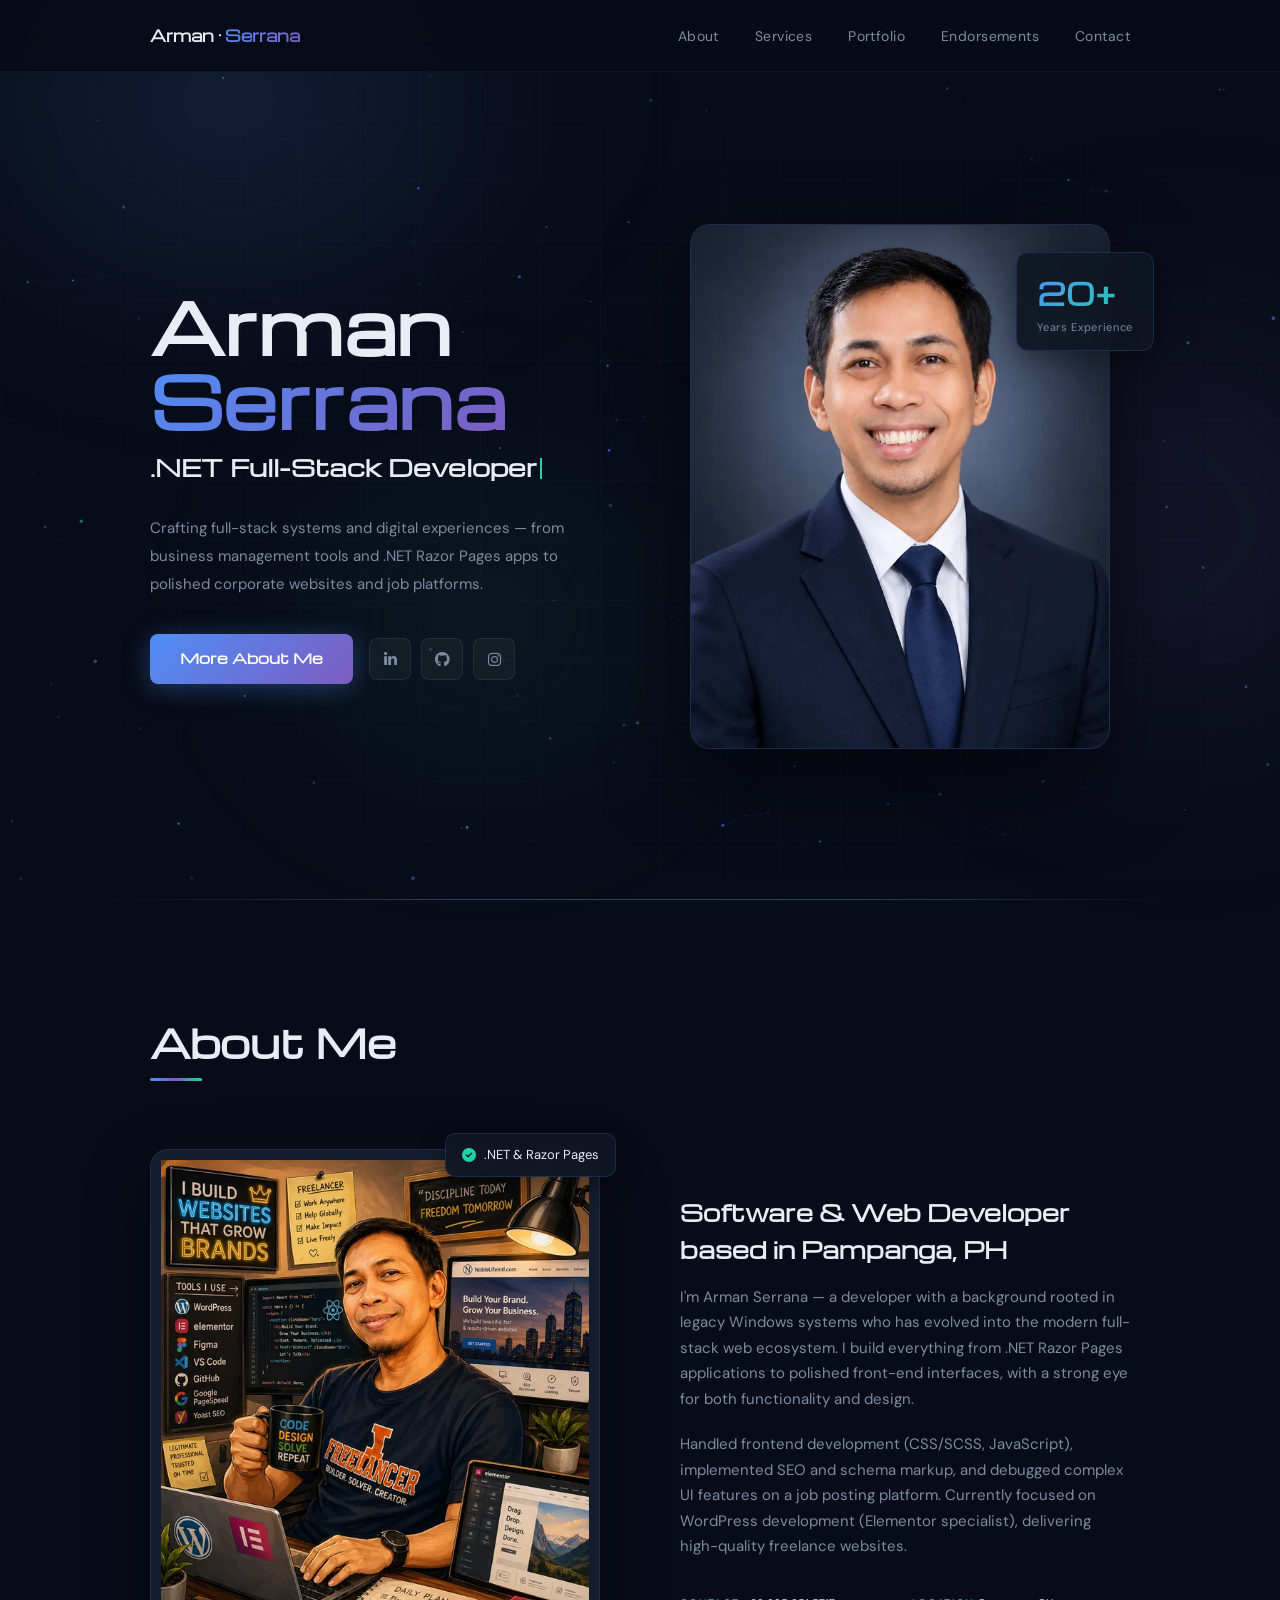
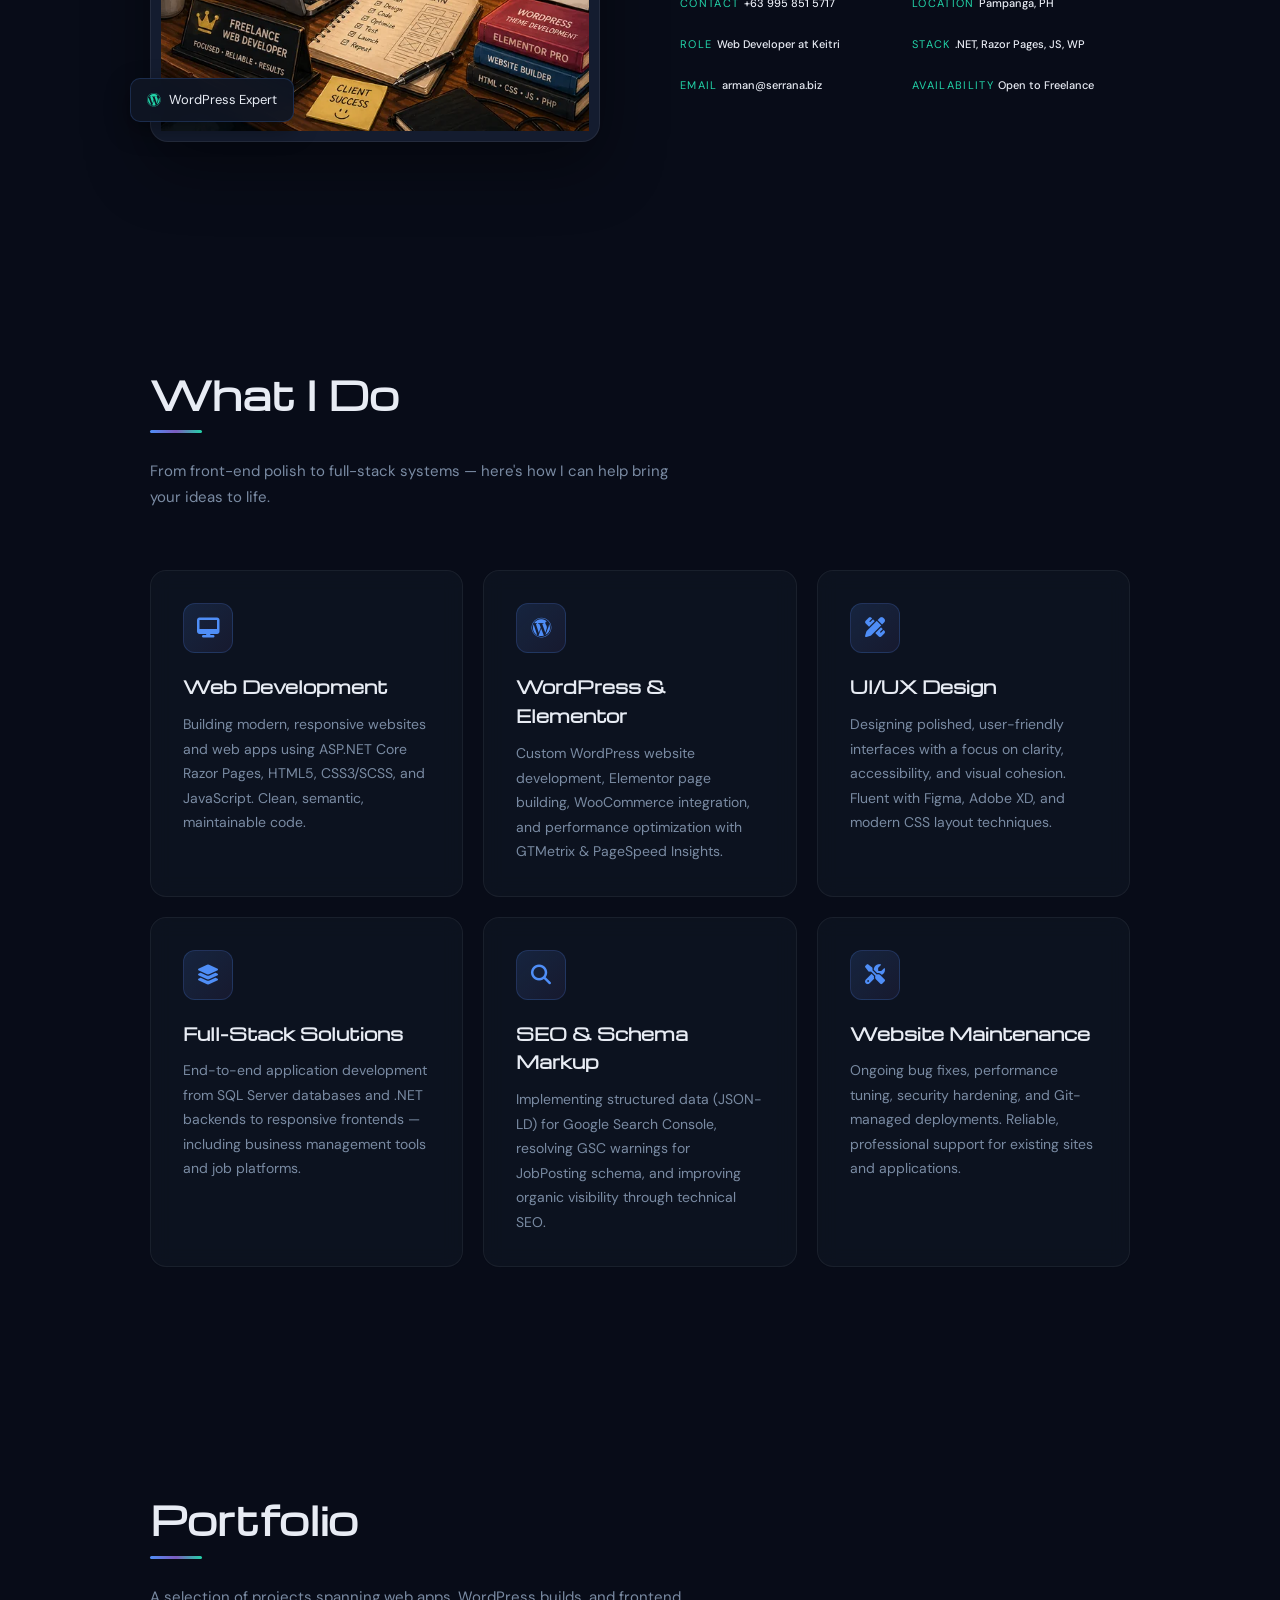
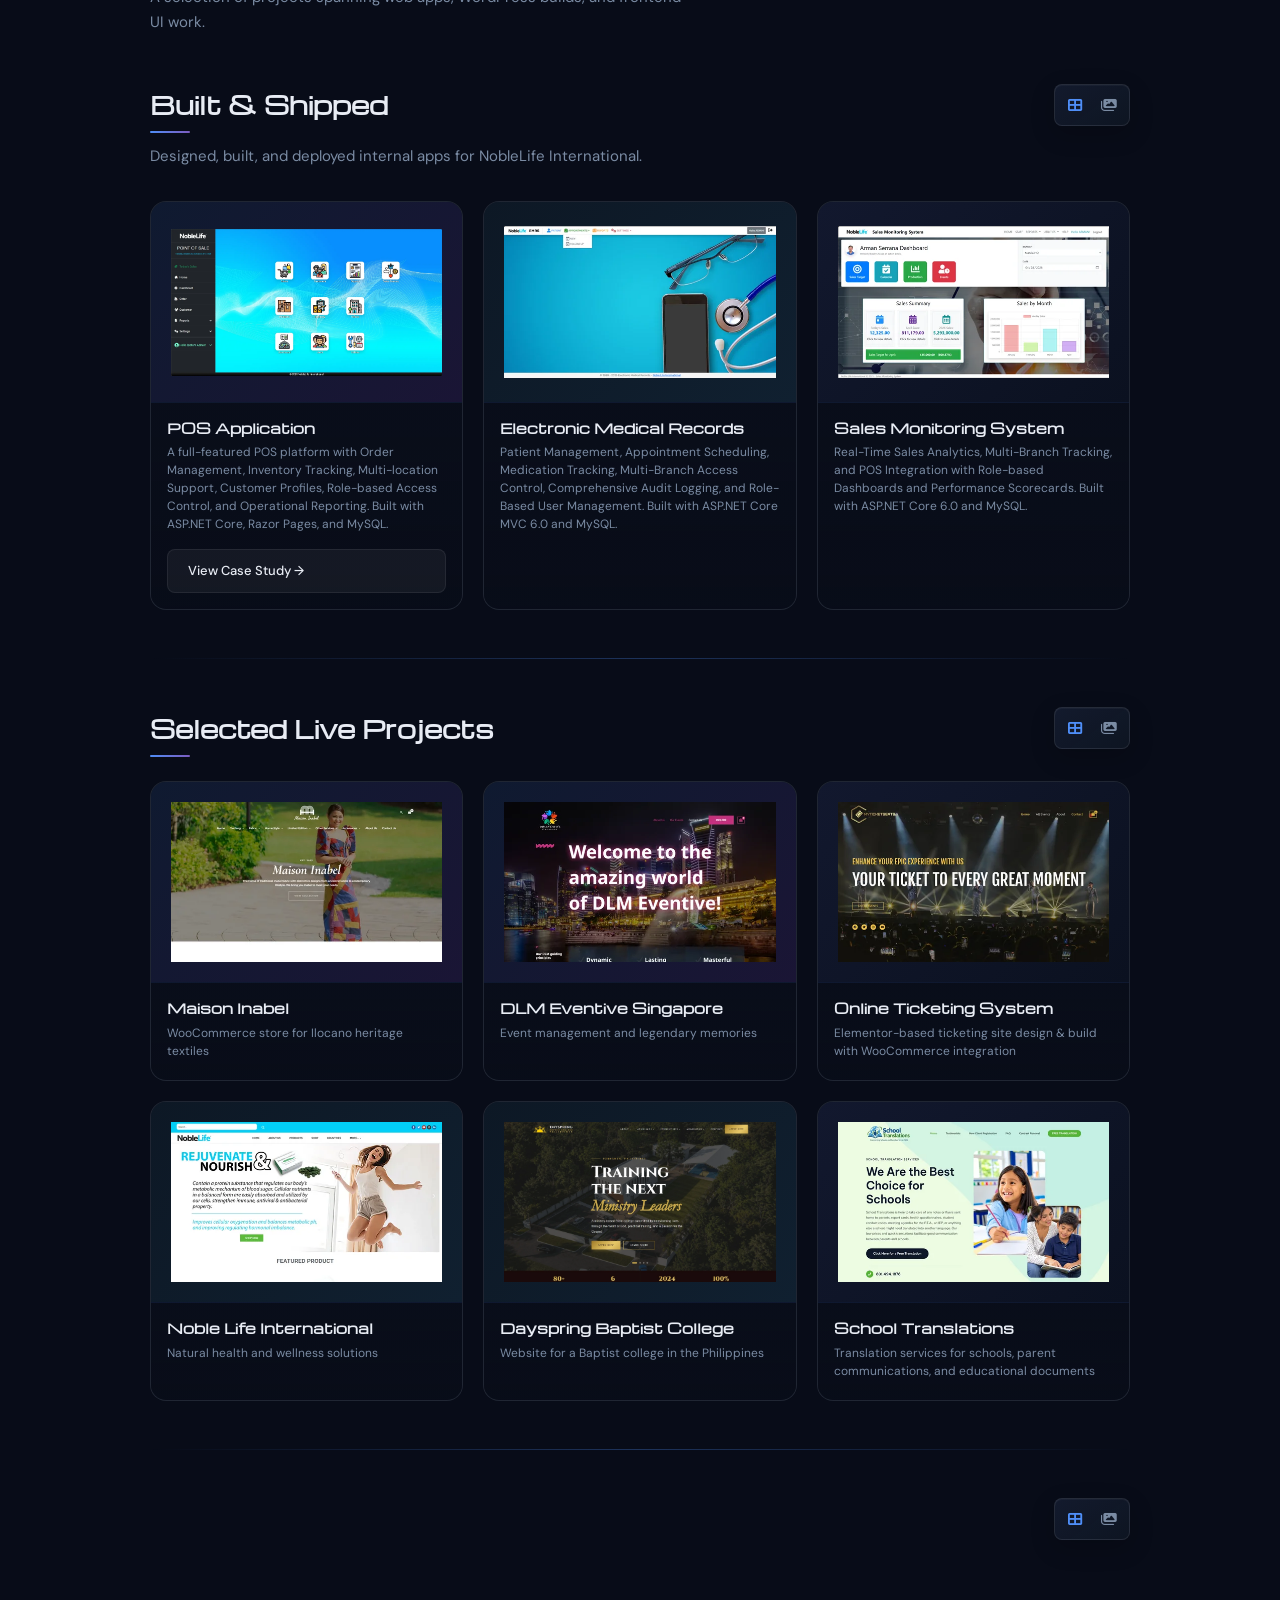
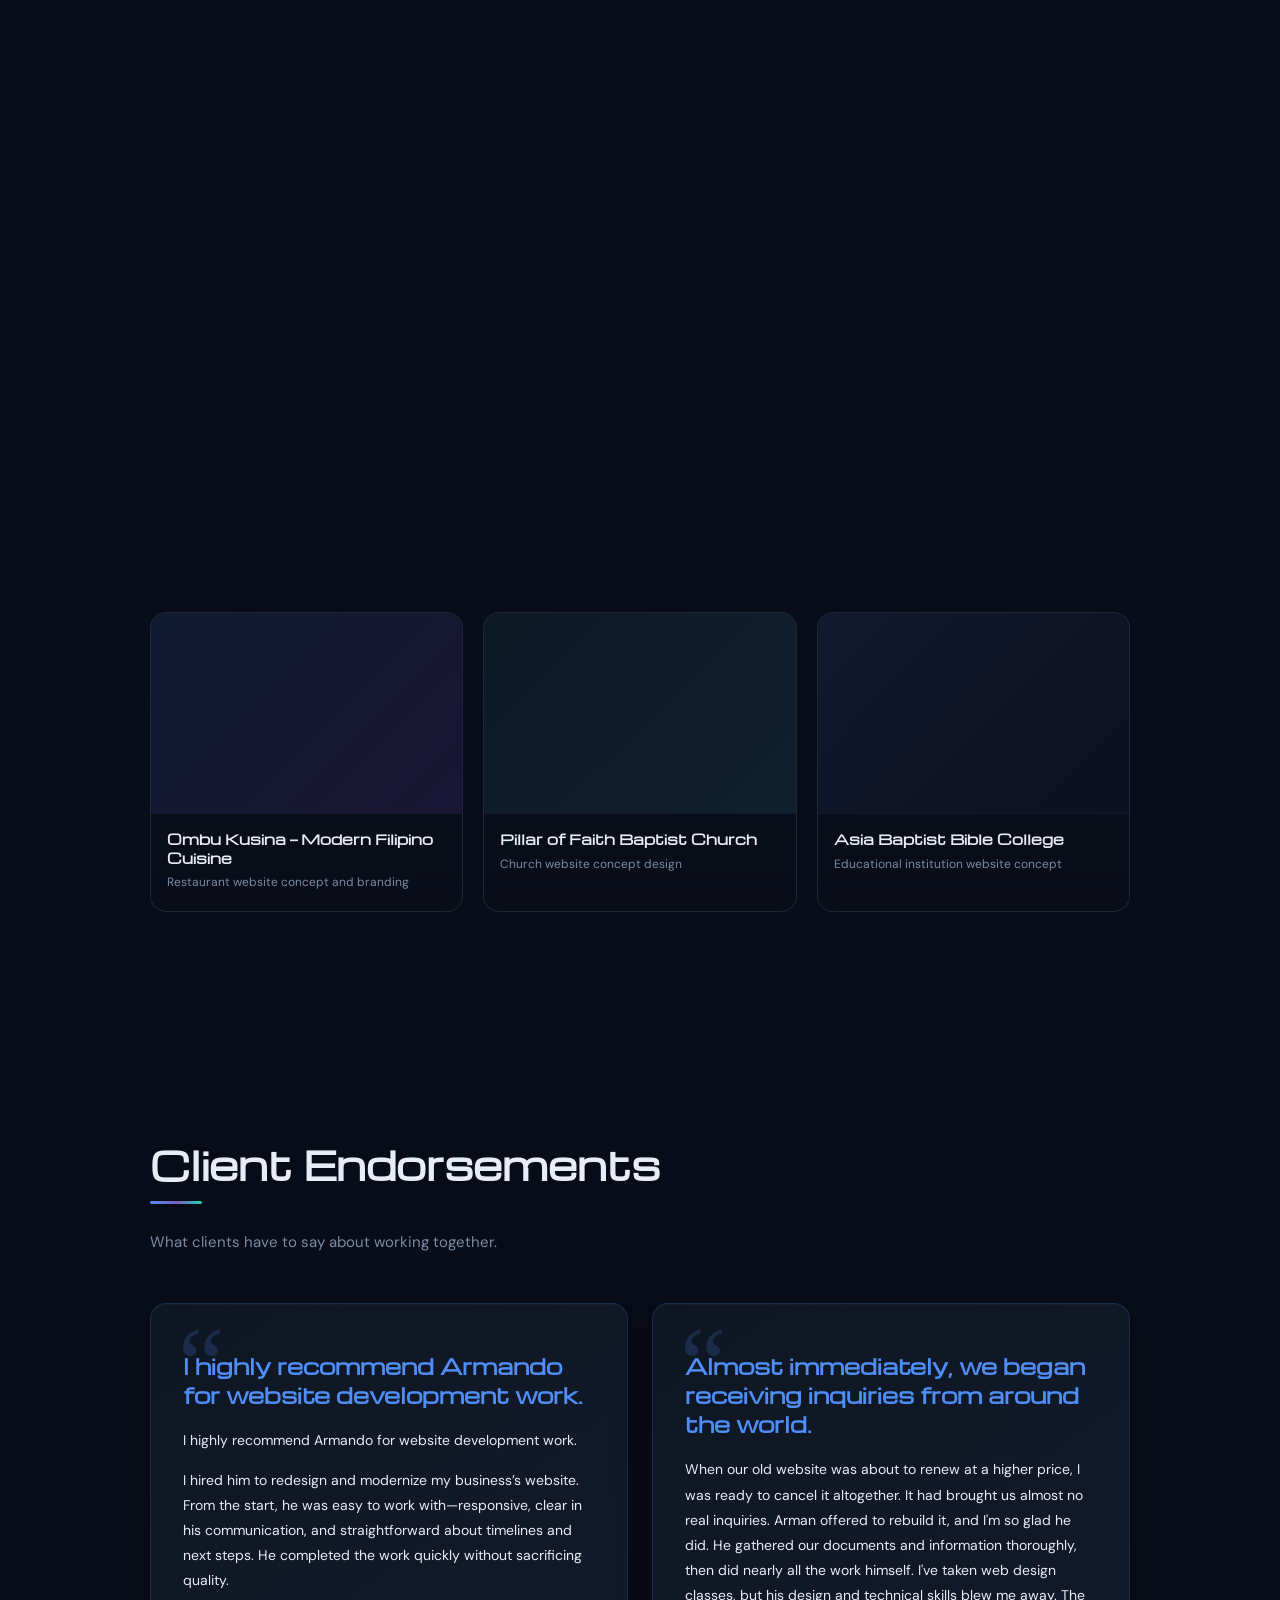
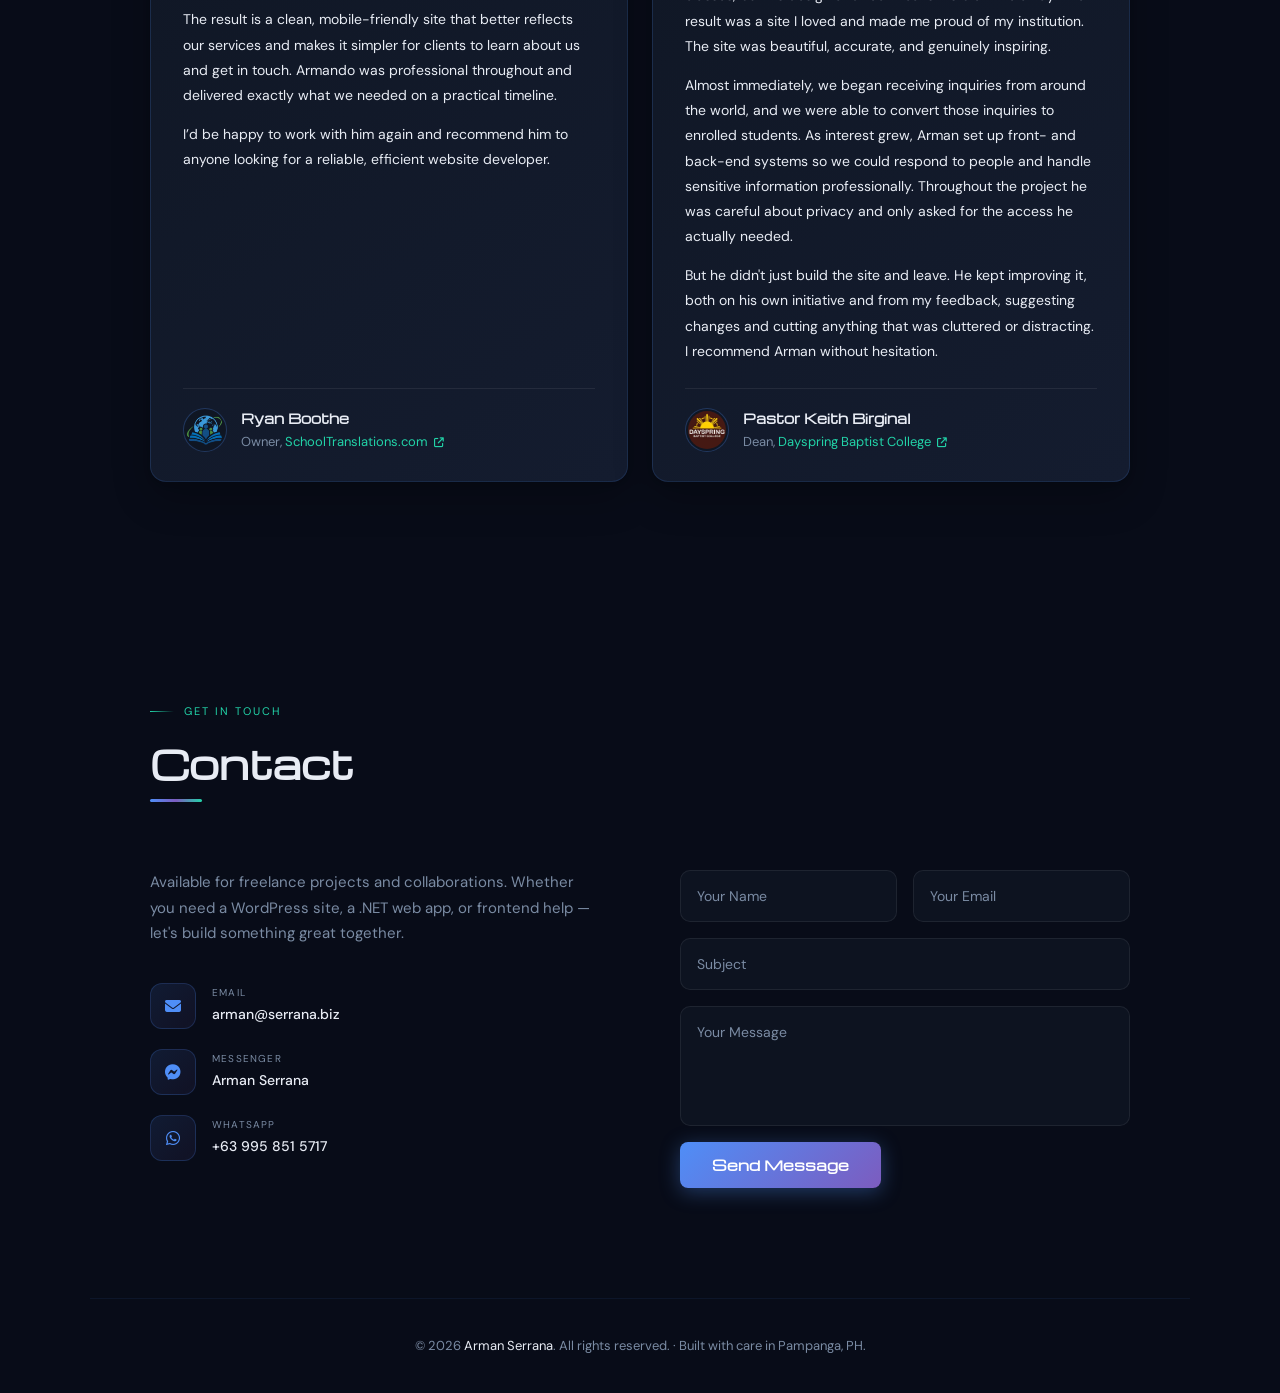
==== commit add6c852: "Added Case Study" ====
--- a/index.html
+++ b/index.html
@@ -146,11 +146,16 @@
         <span></span>
       </button>
       <ul id="navMenu">
-        <li><a href="#about">About</a></li>
-        <li><a href="#services">Services</a></li>
-        <li><a href="#portfolio">Portfolio</a></li>
-        <li><a href="#endorsements">Endorsements</a></li>
-        <li><a href="#contact">Contact</a></li>
+        <li><a href="#about" title="About" aria-label="About"><i class="fas fa-user" aria-hidden="true"></i><span
+              class="nav-label">About</span></a></li>
+        <li><a href="#services" title="Services" aria-label="Services"><i class="fas fa-briefcase"
+              aria-hidden="true"></i><span class="nav-label">Services</span></a></li>
+        <li><a href="#portfolio" title="Portfolio" aria-label="Portfolio"><i class="fas fa-th-large"
+              aria-hidden="true"></i><span class="nav-label">Portfolio</span></a></li>
+        <li><a href="#endorsements" title="Endorsements" aria-label="Endorsements"><i class="fas fa-quote-left"
+              aria-hidden="true"></i><span class="nav-label">Endorsements</span></a></li>
+        <li><a href="#contact" title="Contact" aria-label="Contact"><i class="fas fa-envelope"
+              aria-hidden="true"></i><span class="nav-label">Contact</span></a></li>
       </ul>
     </div>
   </nav>
@@ -161,7 +166,8 @@
       <li><a href="#about" data-section="about" title="About"><i class="fas fa-user"></i></a></li>
       <li><a href="#services" data-section="services" title="Services"><i class="fas fa-briefcase"></i></a></li>
       <li><a href="#portfolio" data-section="portfolio" title="Portfolio"><i class="fas fa-th-large"></i></a></li>
-      <li><a href="#endorsements" data-section="endorsements" title="Endorsements"><i class="fas fa-quote-left"></i></a></li>
+      <li><a href="#endorsements" data-section="endorsements" title="Endorsements"><i class="fas fa-quote-left"></i></a>
+      </li>
       <li><a href="#contact" data-section="contact" title="Contact"><i class="fas fa-envelope"></i></a></li>
     </ul>
   </nav>
@@ -299,45 +305,51 @@
         </div>
         <p class="ssub rv d2">Designed, built, and deployed internal apps for NobleLife International.</p>
         <div class="pgrid">
-        <div class="pc rv d1">
-          <div class="pci s1">
-            <div class="pgb"></div>
-            <div class="pd"><img src="images/apps/pos.webp" alt="POS Application - Full-featured Point of Sale System"
-                loading="lazy" decoding="async"></div>
+          <a href="case-studies/pos.html" class="pc rv d1"
+            style="text-decoration: none; color: inherit; display: block;">
+            <div class="pci s1">
+              <div class="pgb"></div>
+              <div class="pd"><img src="images/apps/pos.webp" alt="POS Application - Full-featured Point of Sale System"
+                  loading="lazy" decoding="async"></div>
+            </div>
+            <div class="po">
+              <h4>POS Application</h4>
+              <p> A full-featured POS platform with Order Management, Inventory Tracking, Multi-location Support,
+                Customer
+                Profiles, Role-based Access Control, and Operational Reporting.
+                Built with ASP.NET Core, Razor Pages, and MySQL.
+              </p>
+              <span class="btn-s">View Case Study →</span>
+            </div>
+          </a>
+          <div class="pc rv d2" data-preview="images/apps/emrs.webp"
+            data-preview-title="Electronic Medical Records System" role="button" tabindex="0"
+            aria-label="Open a larger view of the Electronic Medical Records System screenshot">
+            <div class="pci s2">
+              <div class="pgb"></div>
+              <div class="pd"><img src="images/apps/emrs.webp"
+                  alt="Electronic Medical Records System - Patient Management" loading="lazy" decoding="async"></div>
+            </div>
+            <div class="po">
+              <h4>Electronic Medical Records</h4>
+              <p>Patient Management, Appointment Scheduling, Medication Tracking, Multi-Branch Access Control,
+                Comprehensive Audit Logging, and Role-Based User Management. Built with ASP.NET Core MVC 6.0 and MySQL.
+              </p>
+            </div>
           </div>
-          <div class="po">
-            <h4>POS Application</h4>
-            <p> A full-featured POS platform with Order Management, Inventory Tracking, Multi-location Support, Customer
-              Profiles, Role-based Access Control, and Operational Reporting.
-              Built with ASP.NET Core, Razor Pages, and MySQL.
-            </p>
+          <div class="pc rv d3" data-preview="images/apps/sms.webp" data-preview-title="Sales Monitoring System"
+            role="button" tabindex="0" aria-label="Open a larger view of the Sales Monitoring System screenshot">
+            <div class="pci s3">
+              <div class="pgb"></div>
+              <div class="pd"><img src="images/apps/sms.webp" alt="Sales Monitoring System - Real-Time Analytics"
+                  loading="lazy" decoding="async"></div>
+            </div>
+            <div class="po">
+              <h4>Sales Monitoring System</h4>
+              <p>Real-Time Sales Analytics, Multi-Branch Tracking, and POS Integration with Role-based Dashboards and
+                Performance Scorecards. Built with ASP.NET Core 6.0 and MySQL.</p>
+            </div>
           </div>
-        </div>
-        <div class="pc rv d2">
-          <div class="pci s2">
-            <div class="pgb"></div>
-            <div class="pd"><img src="images/apps/emrs.webp" alt="Electronic Medical Records System - Patient Management"
-                loading="lazy" decoding="async"></div>
-          </div>
-          <div class="po">
-            <h4>Electronic Medical Records</h4>
-            <p>Patient Management, Appointment Scheduling, Medication Tracking, Multi-Branch Access Control,
-              Comprehensive Audit Logging, and Role-Based User Management. Built with ASP.NET Core MVC 6.0 and MySQL.
-            </p>
-          </div>
-        </div>
-        <div class="pc rv d3">
-          <div class="pci s3">
-            <div class="pgb"></div>
-            <div class="pd"><img src="images/apps/sms.webp" alt="Sales Monitoring System - Real-Time Analytics"
-                loading="lazy" decoding="async"></div>
-          </div>
-          <div class="po">
-            <h4>Sales Monitoring System</h4>
-            <p>Real-Time Sales Analytics, Multi-Branch Tracking, and POS Integration with Role-based Dashboards and
-              Performance Scorecards. Built with ASP.NET Core 6.0 and MySQL.</p>
-          </div>
-        </div>
         </div>
       </div>
 
@@ -359,95 +371,95 @@
           </div>
         </div>
         <div class="pgrid">
-        <a href="https://maisoninabel.com" target="_blank" rel="noopener noreferrer"
-          style="text-decoration: none; color: inherit;">
-          <div class="pc rv d1">
-            <div class="pci s1">
-              <div class="pgb"></div>
-              <div class="pd"><img class="pd-pan" src="images/work-live/maisoninabel.webp"
-                  alt="Maison Inabel - WooCommerce Heritage Textiles Store" loading="lazy" decoding="async"></div>
-            </div>
-            <div class="po">
-              <h4>Maison Inabel</h4>
-              <p>WooCommerce store for Ilocano heritage textiles</p>
-            </div>
-          </div>
-        </a>
-        <a href="https://dlmeventive.com.sg/" target="_blank" rel="noopener noreferrer"
-          style="text-decoration: none; color: inherit;">
-          <div class="pc rv d1">
-            <div class="pci s1">
-              <div class="pgb"></div>
-              <div class="pd"><img class="pd-pan" src="images/work-live/dlm.webp"
-                  alt="DLM Eventive Singapore - Events Management Website" loading="lazy" decoding="async"></div>
-            </div>
-            <div class="po">
-              <h4>DLM Eventive Singapore</h4>
-              <p>Event management and legendary memories</p>
-            </div>
-          </div>
-        </a>
-
-        <a href="https://myticketseats.com/" target="_blank" rel="noopener noreferrer"
-          style="text-decoration: none; color: inherit;">
-          <div class="pc rv d3">
-            <div class="pci s3">
-              <div class="pgb"></div>
-              <div class="pd"><img class="pd-pan" src="images/work-live/mts.webp"
-                  alt="My Ticket Seats - Online Ticketing Platform" loading="lazy" decoding="async"></div>
-            </div>
-            <div class="po">
-              <h4>Online Ticketing System</h4>
-              <p>Elementor-based ticketing site design &amp; build with WooCommerce integration</p>
-            </div>
-          </div>
-        </a>
-
-        <a href="https://noblelifeintl.com/" target="_blank" rel="noopener noreferrer"
-          style="text-decoration: none; color: inherit;">
-          <div class="pc rv d2">
-            <div class="pci s2">
-              <div class="pgb"></div>
-              <div class="pd"><img class="pd-pan" src="images/work-live/noblelife.webp"
-                  alt="Noble Life International - Natural Health Products" loading="lazy" decoding="async"></div>
-            </div>
-            <div class="po">
-              <h4>Noble Life International</h4>
-              <p>Natural health and wellness solutions</p>
-            </div>
-          </div>
-        </a>
-        <a href="https://www.dayspringbaptistcollege.com/" target="_blank" rel="noopener noreferrer"
-          style="text-decoration: none; color: inherit;">
-          <div class="pc rv d2">
-            <div class="pci s2">
-              <div class="pgb"></div>
-              <div class="pd"><img class="pd-pan" src="images/work-live/dayspringbaptistcollege.com.webp"
-                  alt="Dayspring Baptist College - Philippines" loading="lazy" decoding="async"></div>
-
-            </div>
-            <div class="po">
-              <h4>Dayspring Baptist College</h4>
-              <p>Website for a Baptist college in the Philippines</p>
-            </div>
-          </div>
-        </a>
-        <a href="https://schooltranslations.com/" target="_blank" rel="noopener noreferrer"
-          style="text-decoration: none; color: inherit;">
-          <div class="pc rv d3">
-            <div class="pci s3">
-              <div class="pgb"></div>
-              <div class="pd"><img class="pd-pan" src="images/work-live/schooltranslations.webp"
-                  alt="School Translations - School communication and translation services" loading="lazy"
-                  decoding="async">
-              </div>
-            </div>
-            <div class="po">
-              <h4>School Translations</h4>
-              <p>Translation services for schools, parent communications, and educational documents</p>
-            </div>
-          </div>
-        </a>
+          <a href="https://maisoninabel.com" target="_blank" rel="noopener noreferrer"
+            style="text-decoration: none; color: inherit;">
+            <div class="pc rv d1">
+              <div class="pci s1">
+                <div class="pgb"></div>
+                <div class="pd"><img class="pd-pan" src="images/work-live/maisoninabel.webp"
+                    alt="Maison Inabel - WooCommerce Heritage Textiles Store" loading="lazy" decoding="async"></div>
+              </div>
+              <div class="po">
+                <h4>Maison Inabel</h4>
+                <p>WooCommerce store for Ilocano heritage textiles</p>
+              </div>
+            </div>
+          </a>
+          <a href="https://dlmeventive.com.sg/" target="_blank" rel="noopener noreferrer"
+            style="text-decoration: none; color: inherit;">
+            <div class="pc rv d1">
+              <div class="pci s1">
+                <div class="pgb"></div>
+                <div class="pd"><img class="pd-pan" src="images/work-live/dlm.webp"
+                    alt="DLM Eventive Singapore - Events Management Website" loading="lazy" decoding="async"></div>
+              </div>
+              <div class="po">
+                <h4>DLM Eventive Singapore</h4>
+                <p>Event management and legendary memories</p>
+              </div>
+            </div>
+          </a>
+
+          <a href="https://myticketseats.com/" target="_blank" rel="noopener noreferrer"
+            style="text-decoration: none; color: inherit;">
+            <div class="pc rv d3">
+              <div class="pci s3">
+                <div class="pgb"></div>
+                <div class="pd"><img class="pd-pan" src="images/work-live/mts.webp"
+                    alt="My Ticket Seats - Online Ticketing Platform" loading="lazy" decoding="async"></div>
+              </div>
+              <div class="po">
+                <h4>Online Ticketing System</h4>
+                <p>Elementor-based ticketing site design &amp; build with WooCommerce integration</p>
+              </div>
+            </div>
+          </a>
+
+          <a href="https://noblelifeintl.com/" target="_blank" rel="noopener noreferrer"
+            style="text-decoration: none; color: inherit;">
+            <div class="pc rv d2">
+              <div class="pci s2">
+                <div class="pgb"></div>
+                <div class="pd"><img class="pd-pan" src="images/work-live/noblelife.webp"
+                    alt="Noble Life International - Natural Health Products" loading="lazy" decoding="async"></div>
+              </div>
+              <div class="po">
+                <h4>Noble Life International</h4>
+                <p>Natural health and wellness solutions</p>
+              </div>
+            </div>
+          </a>
+          <a href="https://www.dayspringbaptistcollege.com/" target="_blank" rel="noopener noreferrer"
+            style="text-decoration: none; color: inherit;">
+            <div class="pc rv d2">
+              <div class="pci s2">
+                <div class="pgb"></div>
+                <div class="pd"><img class="pd-pan" src="images/work-live/dayspringbaptistcollege.com.webp"
+                    alt="Dayspring Baptist College - Philippines" loading="lazy" decoding="async"></div>
+
+              </div>
+              <div class="po">
+                <h4>Dayspring Baptist College</h4>
+                <p>Website for a Baptist college in the Philippines</p>
+              </div>
+            </div>
+          </a>
+          <a href="https://schooltranslations.com/" target="_blank" rel="noopener noreferrer"
+            style="text-decoration: none; color: inherit;">
+            <div class="pc rv d3">
+              <div class="pci s3">
+                <div class="pgb"></div>
+                <div class="pd"><img class="pd-pan" src="images/work-live/schooltranslations.webp"
+                    alt="School Translations - School communication and translation services" loading="lazy"
+                    decoding="async">
+                </div>
+              </div>
+              <div class="po">
+                <h4>School Translations</h4>
+                <p>Translation services for schools, parent communications, and educational documents</p>
+              </div>
+            </div>
+          </a>
         </div>
       </div>
 
@@ -469,142 +481,142 @@
           </div>
         </div>
         <div class="pgrid">
-        <a href="http://chateaudelafuente.serrana.biz/" target="_blank" rel="noopener noreferrer"
-          style="text-decoration: none; color: inherit;">
-          <div class="pc rv d1">
-            <div class="pci s1">
-              <div class="pgb"></div>
-              <div class="pd"><img class="pd-pan" width="1857" height="11502" decoding="async"
-                  src="images/concepts/Screenshot 2026-07-27 at 21-57-00 Chateau Dela Fuente — Laiya San Juan Batangas.webp"
-                  alt="Chateau Dela Fuente - Resort and Hospitality Website" loading="lazy"></div>
-            </div>
-            <div class="po">
-              <h4>Chateau Dela Fuente</h4>
-              <p>Resort and hospitality website concept design</p>
-            </div>
-          </div>
-        </a>
-        <a href="https://website-065b31c9.vys.thg.mybluehost.me/" target="_blank" rel="noopener noreferrer"
-          style="text-decoration: none; color: inherit;">
-          <div class="pc rv d2">
-            <div class="pci s2">
-              <div class="pgb"></div>
-              <div class="pd"><img class="pd-pan" width="1857" height="10067" decoding="async"
-                  src="images/concepts/Screenshot 2026-07-25 at 13-08-48 14-54 East Art Studio — Photography.webp"
-                  alt="Creative Agency & Photography Studio Website" loading="lazy"></div>
-            </div>
-            <div class="po">
-              <h4>14-54 East Art Studio</h4>
-              <p>Creative Agency & Photography Studio Website concept</p>
-            </div>
-          </div>
-        </a>
-        <a href="https://oak-smoke.serrana.biz/" target="_blank" rel="noopener noreferrer"
-          style="text-decoration: none; color: inherit;">
-          <div class="pc rv d3">
-            <div class="pci s3">
-              <div class="pgb"></div>
-              <div class="pd"><img class="pd-pan" width="1857" height="9601" decoding="async"
-                  src="images/concepts/Screenshot 2026-07-27 at 21-59-04 Oak & Smoke - Binchotan Grill · Asian Bistro.webp"
-                  alt="Oak & Smoke - Asian Bistro Restaurant Website" loading="lazy"></div>
-            </div>
-            <div class="po">
-              <h4>Oak & Smoke — Asian Bistro</h4>
-              <p>Restaurant branding and website concept</p>
-            </div>
-          </div>
-        </a>
-        <a href="https://delicere.vercel.app/" target="_blank" rel="noopener noreferrer"
-          style="text-decoration: none; color: inherit;">
-          <div class="pc rv d1">
-            <div class="pci s1">
-              <div class="pgb"></div>
-              <div class="pd"><img class="pd-pan" width="1857" height="11548" decoding="async"
-                  src="images/concepts/Screenshot 2026-07-27 at 22-00-31 Delicere.webp"
-                  alt="Delicere - Food and Culinary Website" loading="lazy"></div>
-            </div>
-            <div class="po">
-              <h4>Delicere</h4>
-              <p>Food and culinary website concept design</p>
-            </div>
-          </div>
-        </a>
-        <a href="https://miguel-maria.vercel.app/" target="_blank" rel="noopener noreferrer"
-          style="text-decoration: none; color: inherit;">
-          <div class="pc rv d2">
-            <div class="pci s2">
-              <div class="pgb"></div>
-              <div class="pd"><img class="pd-pan" width="1857" height="7898" decoding="async"
-                  src="images/concepts/Screenshot 2026-07-27 at 22-01-01 Miguel & Maria — Where Comfort Starts.webp"
-                  alt="Miguel & Maria - Restaurant Concept" loading="lazy"></div>
-            </div>
-            <div class="po">
-              <h4>Miguel & Maria</h4>
-              <p>Restaurant website concept and branding</p>
-            </div>
-          </div>
-        </a>
-        <a href="https://noah-and-eve-1.serrana.biz/" target="_blank" rel="noopener noreferrer"
-          style="text-decoration: none; color: inherit;">
-          <div class="pc rv d3">
-            <div class="pci s3">
-              <div class="pgb"></div>
-              <div class="pd"><img class="pd-pan" width="1857" height="8442" decoding="async"
-                  src="images/concepts/Screenshot 2026-07-27 at 22-01-25 Noah & Eve Center.webp"
-                  alt="Noah & Eve Center - Community Center Website" loading="lazy"></div>
-            </div>
-            <div class="po">
-              <h4>Noah & Eve Center</h4>
-              <p>Community center website concept design</p>
-            </div>
-          </div>
-        </a>
-        <a href="https://ombu-kusina.serrana.biz/" target="_blank" rel="noopener noreferrer"
-          style="text-decoration: none; color: inherit;">
-          <div class="pc rv d1">
-            <div class="pci s1">
-              <div class="pgb"></div>
-              <div class="pd"><img class="pd-pan" width="1857" height="6608" decoding="async"
-                  src="images/concepts/Screenshot 2026-07-27 at 22-01-47 Ombu Kusina — Modern Filipino Cuisine.webp"
-                  alt="Ombu Kusina - Filipino Restaurant Website" loading="lazy"></div>
-            </div>
-            <div class="po">
-              <h4>Ombu Kusina — Modern Filipino Cuisine</h4>
-              <p>Restaurant website concept and branding</p>
-            </div>
-          </div>
-        </a>
-        <a href="https://pillar-of-faith.vercel.app/" target="_blank" rel="noopener noreferrer"
-          style="text-decoration: none; color: inherit;">
-          <div class="pc rv d2">
-            <div class="pci s2">
-              <div class="pgb"></div>
-              <div class="pd"><img class="pd-pan" width="1857" height="8072" decoding="async"
-                  src="images/concepts/Screenshot 2026-07-27 at 22-02-15 Pillar of Faith Baptist Church — Naperville IL.webp"
-                  alt="Pillar of Faith Baptist Church - Church Website" loading="lazy"></div>
-            </div>
-            <div class="po">
-              <h4>Pillar of Faith Baptist Church</h4>
-              <p>Church website concept design</p>
-            </div>
-          </div>
-        </a>
-        <a href="https://abbc-stamesa.vercel.app/" target="_blank" rel="noopener noreferrer"
-          style="text-decoration: none; color: inherit;">
-          <div class="pc rv d3">
-            <div class="pci s3">
-              <div class="pgb"></div>
-              <div class="pd"><img class="pd-pan" width="1857" height="7037" decoding="async"
-                  src="images/concepts/Screenshot 2026-07-27 at 22-02-34 Asia Baptist Bible College.webp"
-                  alt="Asia Baptist Bible College - Educational Institution Website" loading="lazy"></div>
-            </div>
-            <div class="po">
-              <h4>Asia Baptist Bible College</h4>
-              <p>Educational institution website concept</p>
-            </div>
-          </div>
-        </a>
-      </div>
+          <a href="https://chateau-dela-fuente.vercel.app/" target="_blank" rel="noopener noreferrer"
+            style="text-decoration: none; color: inherit;">
+            <div class="pc rv d1">
+              <div class="pci s1">
+                <div class="pgb"></div>
+                <div class="pd"><img class="pd-pan" width="1857" height="11502" decoding="async"
+                    src="images/concepts/Screenshot 2026-07-27 at 21-57-00 Chateau Dela Fuente — Laiya San Juan Batangas.webp"
+                    alt="Chateau Dela Fuente - Resort and Hospitality Website" loading="lazy"></div>
+              </div>
+              <div class="po">
+                <h4>Chateau Dela Fuente</h4>
+                <p>Resort and hospitality website concept design</p>
+              </div>
+            </div>
+          </a>
+          <a href="https://14-54-art-studio.vercel.app/" target="_blank" rel="noopener noreferrer"
+            style="text-decoration: none; color: inherit;">
+            <div class="pc rv d2">
+              <div class="pci s2">
+                <div class="pgb"></div>
+                <div class="pd"><img class="pd-pan" width="1857" height="10067" decoding="async"
+                    src="images/concepts/Screenshot 2026-07-25 at 13-08-48 14-54 East Art Studio — Photography.webp"
+                    alt="Creative Agency & Photography Studio Website" loading="lazy"></div>
+              </div>
+              <div class="po">
+                <h4>14-54 East Art Studio</h4>
+                <p>Creative Agency & Photography Studio Website concept</p>
+              </div>
+            </div>
+          </a>
+          <a href="https://oak-smoke.serrana.biz/" target="_blank" rel="noopener noreferrer"
+            style="text-decoration: none; color: inherit;">
+            <div class="pc rv d3">
+              <div class="pci s3">
+                <div class="pgb"></div>
+                <div class="pd"><img class="pd-pan" width="1857" height="9601" decoding="async"
+                    src="images/concepts/Screenshot 2026-07-27 at 21-59-04 Oak & Smoke - Binchotan Grill · Asian Bistro.webp"
+                    alt="Oak & Smoke - Asian Bistro Restaurant Website" loading="lazy"></div>
+              </div>
+              <div class="po">
+                <h4>Oak & Smoke — Asian Bistro</h4>
+                <p>Restaurant branding and website concept</p>
+              </div>
+            </div>
+          </a>
+          <a href="https://delicere.vercel.app/" target="_blank" rel="noopener noreferrer"
+            style="text-decoration: none; color: inherit;">
+            <div class="pc rv d1">
+              <div class="pci s1">
+                <div class="pgb"></div>
+                <div class="pd"><img class="pd-pan" width="1857" height="11548" decoding="async"
+                    src="images/concepts/Screenshot 2026-07-27 at 22-00-31 Delicere.webp"
+                    alt="Delicere - Food and Culinary Website" loading="lazy"></div>
+              </div>
+              <div class="po">
+                <h4>Delicere</h4>
+                <p>Food and culinary website concept design</p>
+              </div>
+            </div>
+          </a>
+          <a href="https://miguel-maria.vercel.app/" target="_blank" rel="noopener noreferrer"
+            style="text-decoration: none; color: inherit;">
+            <div class="pc rv d2">
+              <div class="pci s2">
+                <div class="pgb"></div>
+                <div class="pd"><img class="pd-pan" width="1857" height="7898" decoding="async"
+                    src="images/concepts/Screenshot 2026-07-27 at 22-01-01 Miguel & Maria — Where Comfort Starts.webp"
+                    alt="Miguel & Maria - Restaurant Concept" loading="lazy"></div>
+              </div>
+              <div class="po">
+                <h4>Miguel & Maria</h4>
+                <p>Restaurant website concept and branding</p>
+              </div>
+            </div>
+          </a>
+          <a href="https://noah-and-eve-1.serrana.biz/" target="_blank" rel="noopener noreferrer"
+            style="text-decoration: none; color: inherit;">
+            <div class="pc rv d3">
+              <div class="pci s3">
+                <div class="pgb"></div>
+                <div class="pd"><img class="pd-pan" width="1857" height="8442" decoding="async"
+                    src="images/concepts/Screenshot 2026-07-27 at 22-01-25 Noah & Eve Center.webp"
+                    alt="Noah & Eve Center - Community Center Website" loading="lazy"></div>
+              </div>
+              <div class="po">
+                <h4>Noah & Eve Center</h4>
+                <p>Community center website concept design</p>
+              </div>
+            </div>
+          </a>
+          <a href="https://ombu-kusina.serrana.biz/" target="_blank" rel="noopener noreferrer"
+            style="text-decoration: none; color: inherit;">
+            <div class="pc rv d1">
+              <div class="pci s1">
+                <div class="pgb"></div>
+                <div class="pd"><img class="pd-pan" width="1857" height="6608" decoding="async"
+                    src="images/concepts/Screenshot 2026-07-27 at 22-01-47 Ombu Kusina — Modern Filipino Cuisine.webp"
+                    alt="Ombu Kusina - Filipino Restaurant Website" loading="lazy"></div>
+              </div>
+              <div class="po">
+                <h4>Ombu Kusina — Modern Filipino Cuisine</h4>
+                <p>Restaurant website concept and branding</p>
+              </div>
+            </div>
+          </a>
+          <a href="https://pillar-of-faith.vercel.app/" target="_blank" rel="noopener noreferrer"
+            style="text-decoration: none; color: inherit;">
+            <div class="pc rv d2">
+              <div class="pci s2">
+                <div class="pgb"></div>
+                <div class="pd"><img class="pd-pan" width="1857" height="8072" decoding="async"
+                    src="images/concepts/Screenshot 2026-07-27 at 22-02-15 Pillar of Faith Baptist Church — Naperville IL.webp"
+                    alt="Pillar of Faith Baptist Church - Church Website" loading="lazy"></div>
+              </div>
+              <div class="po">
+                <h4>Pillar of Faith Baptist Church</h4>
+                <p>Church website concept design</p>
+              </div>
+            </div>
+          </a>
+          <a href="https://abbc-stamesa.vercel.app/" target="_blank" rel="noopener noreferrer"
+            style="text-decoration: none; color: inherit;">
+            <div class="pc rv d3">
+              <div class="pci s3">
+                <div class="pgb"></div>
+                <div class="pd"><img class="pd-pan" width="1857" height="7037" decoding="async"
+                    src="images/concepts/Screenshot 2026-07-27 at 22-02-34 Asia Baptist Bible College.webp"
+                    alt="Asia Baptist Bible College - Educational Institution Website" loading="lazy"></div>
+              </div>
+              <div class="po">
+                <h4>Asia Baptist Bible College</h4>
+                <p>Educational institution website concept</p>
+              </div>
+            </div>
+          </a>
+        </div>
       </div>
     </section>
 
@@ -618,15 +630,23 @@
           <h3 class="endorsement-headline">I highly recommend Armando for website development work.</h3>
           <blockquote class="endorsement-copy">
             <p>I highly recommend Armando for website development work.</p>
-            <p>I hired him to redesign and modernize my business’s website. From the start, he was easy to work with—responsive, clear in his communication, and straightforward about timelines and next steps. He completed the work quickly without sacrificing quality.</p>
-            <p>The result is a clean, mobile-friendly site that better reflects our services and makes it simpler for clients to learn about us and get in touch. Armando was professional throughout and delivered exactly what we needed on a practical timeline.</p>
-            <p>I’d be happy to work with him again and recommend him to anyone looking for a reliable, efficient website developer.</p>
+            <p>I hired him to redesign and modernize my business’s website. From the start, he was easy to work
+              with—responsive, clear in his communication, and straightforward about timelines and next steps. He
+              completed the work quickly without sacrificing quality.</p>
+            <p>The result is a clean, mobile-friendly site that better reflects our services and makes it simpler for
+              clients to learn about us and get in touch. Armando was professional throughout and delivered exactly what
+              we needed on a practical timeline.</p>
+            <p>I’d be happy to work with him again and recommend him to anyone looking for a reliable, efficient website
+              developer.</p>
           </blockquote>
           <figcaption class="endorsement-attribution">
-            <img class="endorsement-avatar" src="images/schooltranslations.webp" alt="SchoolTranslations.com logo" width="44" height="44" loading="lazy">
+            <img class="endorsement-avatar" src="images/schooltranslations.webp" alt="SchoolTranslations.com logo"
+              width="44" height="44" loading="lazy">
             <span class="endorsement-author">
               <cite>Ryan Boothe</cite>
-              <span>Owner, <a href="https://schooltranslations.com/" target="_blank" rel="noopener noreferrer">SchoolTranslations.com <i class="fas fa-arrow-up-right-from-square" aria-hidden="true"></i></a></span>
+              <span>Owner, <a href="https://schooltranslations.com/" target="_blank"
+                  rel="noopener noreferrer">SchoolTranslations.com <i class="fas fa-arrow-up-right-from-square"
+                    aria-hidden="true"></i></a></span>
             </span>
           </figcaption>
         </figure>
@@ -634,15 +654,27 @@
           <span class="endorsement-quote-mark" aria-hidden="true">“</span>
           <h3 class="endorsement-headline">Almost immediately, we began receiving inquiries from around the world.</h3>
           <blockquote class="endorsement-copy">
-            <p>When our old website was about to renew at a higher price, I was ready to cancel it altogether. It had brought us almost no real inquiries. Arman offered to rebuild it, and I'm so glad he did. He gathered our documents and information thoroughly, then did nearly all the work himself. I've taken web design classes, but his design and technical skills blew me away. The result was a site I loved and made me proud of my institution. The site was beautiful, accurate, and genuinely inspiring.</p>
-            <p>Almost immediately, we began receiving inquiries from around the world, and we were able to convert those inquiries to enrolled students. As interest grew, Arman set up front- and back-end systems so we could respond to people and handle sensitive information professionally. Throughout the project he was careful about privacy and only asked for the access he actually needed.</p>
-            <p>But he didn't just build the site and leave. He kept improving it, both on his own initiative and from my feedback, suggesting changes and cutting anything that was cluttered or distracting. I recommend Arman without hesitation.</p>
+            <p>When our old website was about to renew at a higher price, I was ready to cancel it altogether. It had
+              brought us almost no real inquiries. Arman offered to rebuild it, and I'm so glad he did. He gathered our
+              documents and information thoroughly, then did nearly all the work himself. I've taken web design classes,
+              but his design and technical skills blew me away. The result was a site I loved and made me proud of my
+              institution. The site was beautiful, accurate, and genuinely inspiring.</p>
+            <p>Almost immediately, we began receiving inquiries from around the world, and we were able to convert those
+              inquiries to enrolled students. As interest grew, Arman set up front- and back-end systems so we could
+              respond to people and handle sensitive information professionally. Throughout the project he was careful
+              about privacy and only asked for the access he actually needed.</p>
+            <p>But he didn't just build the site and leave. He kept improving it, both on his own initiative and from my
+              feedback, suggesting changes and cutting anything that was cluttered or distracting. I recommend Arman
+              without hesitation.</p>
           </blockquote>
           <figcaption class="endorsement-attribution">
-            <img class="endorsement-avatar" src="images/dayspring.webp" alt="Dayspring Baptist College logo" width="44" height="44" loading="lazy">
+            <img class="endorsement-avatar" src="images/dayspring.webp" alt="Dayspring Baptist College logo" width="44"
+              height="44" loading="lazy">
             <span class="endorsement-author">
               <cite>Pastor Keith Birginal</cite>
-              <span>Dean, <a href="https://www.dayspringbaptistcollege.com/" target="_blank" rel="noopener noreferrer">Dayspring Baptist College <i class="fas fa-arrow-up-right-from-square" aria-hidden="true"></i></a></span>
+              <span>Dean, <a href="https://www.dayspringbaptistcollege.com/" target="_blank"
+                  rel="noopener noreferrer">Dayspring Baptist College <i class="fas fa-arrow-up-right-from-square"
+                    aria-hidden="true"></i></a></span>
             </span>
           </figcaption>
         </figure>
@@ -703,6 +735,17 @@
 
   </div>
 
+  <!-- PREVIEW LIGHTBOX -->
+  <div class="preview-lightbox" id="previewLightbox" role="dialog" aria-modal="true" aria-labelledby="previewTitle"
+    hidden>
+    <button class="preview-close" type="button" aria-label="Close preview"><i class="fas fa-xmark"
+        aria-hidden="true"></i></button>
+    <figure class="preview-figure">
+      <img id="previewImage" src="" alt="">
+      <figcaption id="previewTitle"></figcaption>
+    </figure>
+  </div>
+
   <script src="script.js" defer></script>
 </body>
 
--- a/styles.css
+++ b/styles.css
@@ -329,6 +329,15 @@
     width: 100%
 }
 
+/* Header nav shows text on desktop; icons are enabled only on tablet */
+#navMenu a i {
+    display: none !important;
+}
+
+.nav-label {
+    display: inline;
+}
+
 .hamburger {
     display: none;
     width: 40px;
@@ -585,6 +594,28 @@
     opacity: 1
 }
 
+.btn-s {
+    display: inline-flex;
+    align-items: center;
+    gap: 8px;
+    padding: 10px 20px;
+    background: rgba(255, 255, 255, 0.05);
+    border: 1px solid var(--border);
+    color: var(--text);
+    font-size: 13px;
+    font-weight: 500;
+    border-radius: 8px;
+    text-decoration: none;
+    transition: all 0.3s;
+    margin-top: 16px;
+}
+
+.btn-s:hover {
+    background: rgba(255, 255, 255, 0.1);
+    border-color: var(--a1);
+    color: var(--a1);
+}
+
 .soc {
     display: flex;
     gap: 10px
@@ -1403,22 +1434,19 @@
     visibility: hidden
 }
 
-.portfolio-morph-ghost {
+/* Morph ghosts: positioned by JS in document coordinates, below the sticky nav (z-index 100).
+   Looks (image padding, crop, size) are interpolated in JS, so no per-direction overrides here. */
+.pc.portfolio-morph-ghost {
     pointer-events: none !important;
-    transition: none !important
-}
-
-.portfolio-morph-ghost[data-portfolio-morph-from="carousel"] .pd,
-.portfolio-morph-ghost[data-portfolio-morph-to="carousel"] .pd {
-    padding: 0
-}
-
-.portfolio-morph-ghost[data-portfolio-morph-from="carousel"] .pd img,
-.portfolio-morph-ghost[data-portfolio-morph-to="carousel"] .pd img {
-    width: 100%;
-    height: 100%;
-    object-fit: contain;
-    object-position: top center
+    transition: none !important;
+    will-change: transform, opacity;
+    contain: layout style;
+    backface-visibility: hidden
+}
+
+.portfolio-morph-ghost .pd,
+.portfolio-morph-ghost .pd img {
+    will-change: auto
 }
 
 [data-portfolio-group][data-view="carousel"] .pgrid {
@@ -1561,13 +1589,14 @@
 
 }
 
-/* Hide loop clones in grid view (works for both .pc and <a> wrappers) */
+/* Hide loop clones in grid view (works for both .pc and <a> wrappers).
+   !important is required because some card wrappers carry an inline display value. */
 .pgrid>.clone {
-    display: none;
+    display: none !important;
 }
 
 [data-portfolio-group][data-view="carousel"] .pgrid>.clone {
-    display: block;
+    display: block !important;
 }
 
 .pc {
@@ -1669,6 +1698,102 @@
     font-size: 12px;
     color: var(--muted);
     line-height: 1.5
+}
+
+/* PREVIEW LIGHTBOX (EMR / SMS cards without a case study) */
+.pc[data-preview]:focus-visible {
+    outline: 2px solid var(--a1);
+    outline-offset: 3px;
+}
+
+.preview-lightbox {
+    position: fixed;
+    inset: 0;
+    z-index: 1000;
+    display: flex;
+    align-items: center;
+    justify-content: center;
+    padding: 40px;
+    background: rgba(4, 7, 14, .92);
+    backdrop-filter: blur(8px);
+    opacity: 0;
+    transition: opacity .25s ease
+}
+
+.preview-lightbox[hidden] {
+    display: none
+}
+
+.preview-lightbox.on {
+    opacity: 1
+}
+
+.preview-figure {
+    margin: 0;
+    max-width: min(1200px, 92vw);
+    max-height: 88vh;
+    display: flex;
+    flex-direction: column;
+    gap: 14px;
+    transform: scale(.96);
+    transition: transform .25s ease
+}
+
+.preview-lightbox.on .preview-figure {
+    transform: scale(1)
+}
+
+.preview-figure img {
+    width: 100%;
+    height: auto;
+    max-height: 78vh;
+    object-fit: contain;
+    border-radius: 12px;
+    border: 1px solid rgba(255, 255, 255, .12);
+    box-shadow: 0 30px 80px rgba(0, 0, 0, .6)
+}
+
+.preview-figure figcaption {
+    font-family: 'Michroma', sans-serif;
+    font-size: 13px;
+    letter-spacing: .04em;
+    color: var(--text);
+    text-align: center
+}
+
+.preview-close {
+    position: absolute;
+    top: 24px;
+    right: 24px;
+    width: 44px;
+    height: 44px;
+    display: flex;
+    align-items: center;
+    justify-content: center;
+    border-radius: 50%;
+    border: 1px solid var(--border);
+    background: rgba(15, 22, 35, .9);
+    color: var(--text);
+    font-size: 18px;
+    cursor: pointer;
+    transition: background .2s, border-color .2s, transform .2s
+}
+
+.preview-close:hover {
+    background: rgba(79, 142, 247, .2);
+    border-color: rgba(79, 142, 247, .4);
+    transform: rotate(90deg)
+}
+
+@media (max-width: 640px) {
+    .preview-lightbox {
+        padding: 20px
+    }
+
+    .preview-close {
+        top: 14px;
+        right: 14px
+    }
 }
 
 /* IMAGE LOADER */
@@ -2007,6 +2132,39 @@
     .side-nav.dragging {
         cursor: grabbing;
         transition: none
+    }
+
+    /* Header menu becomes an icon row on tablet */
+    nav ul {
+        gap: 8px
+    }
+
+    nav ul a {
+        display: inline-flex;
+        align-items: center;
+        justify-content: center;
+        width: 42px;
+        height: 42px;
+        border-radius: 50%;
+        font-size: 16px;
+        transition: all .3s cubic-bezier(0.4, 0, 0.2, 1)
+    }
+
+    #navMenu a i {
+        display: inline-block !important;
+    }
+
+    #navMenu a .nav-label {
+        display: none !important;
+    }
+
+    nav ul a::after {
+        display: none
+    }
+
+    nav ul a:hover {
+        color: var(--text);
+        background: rgba(255, 255, 255, .06)
     }
 }
 
